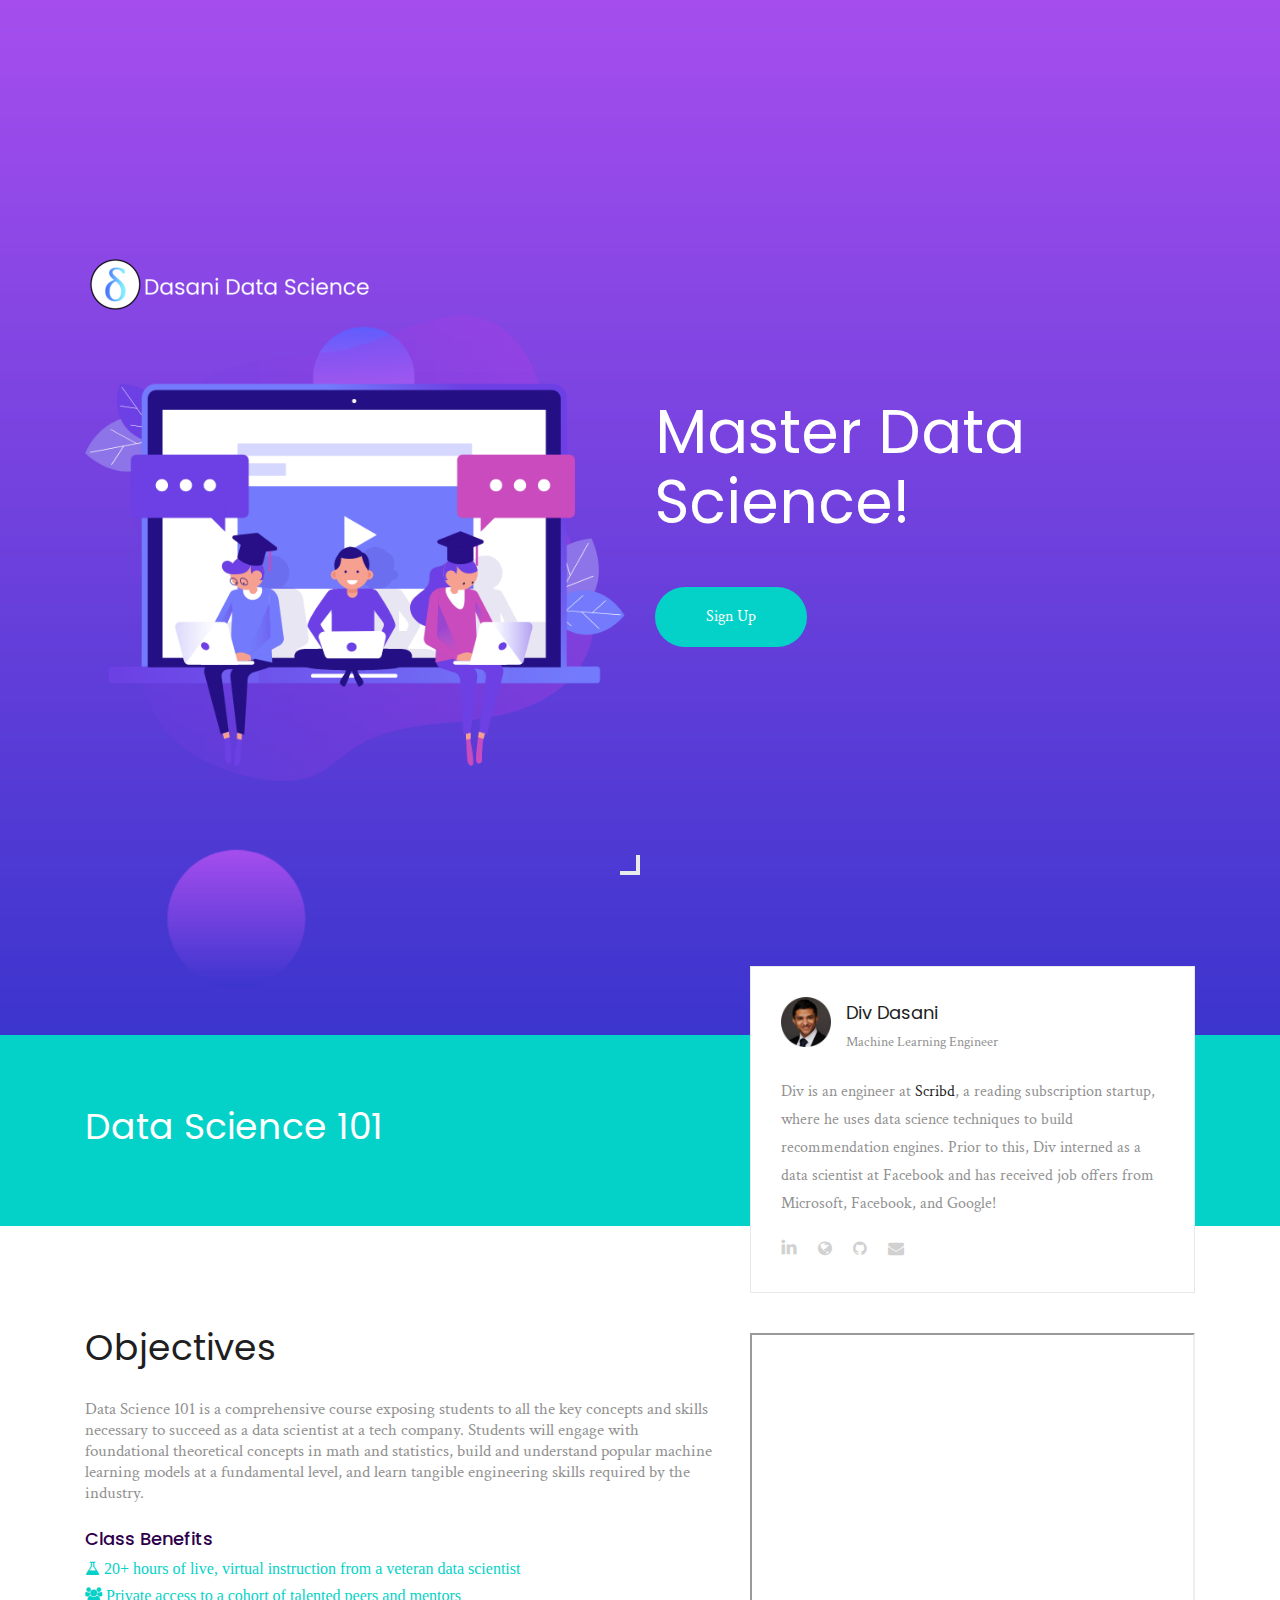
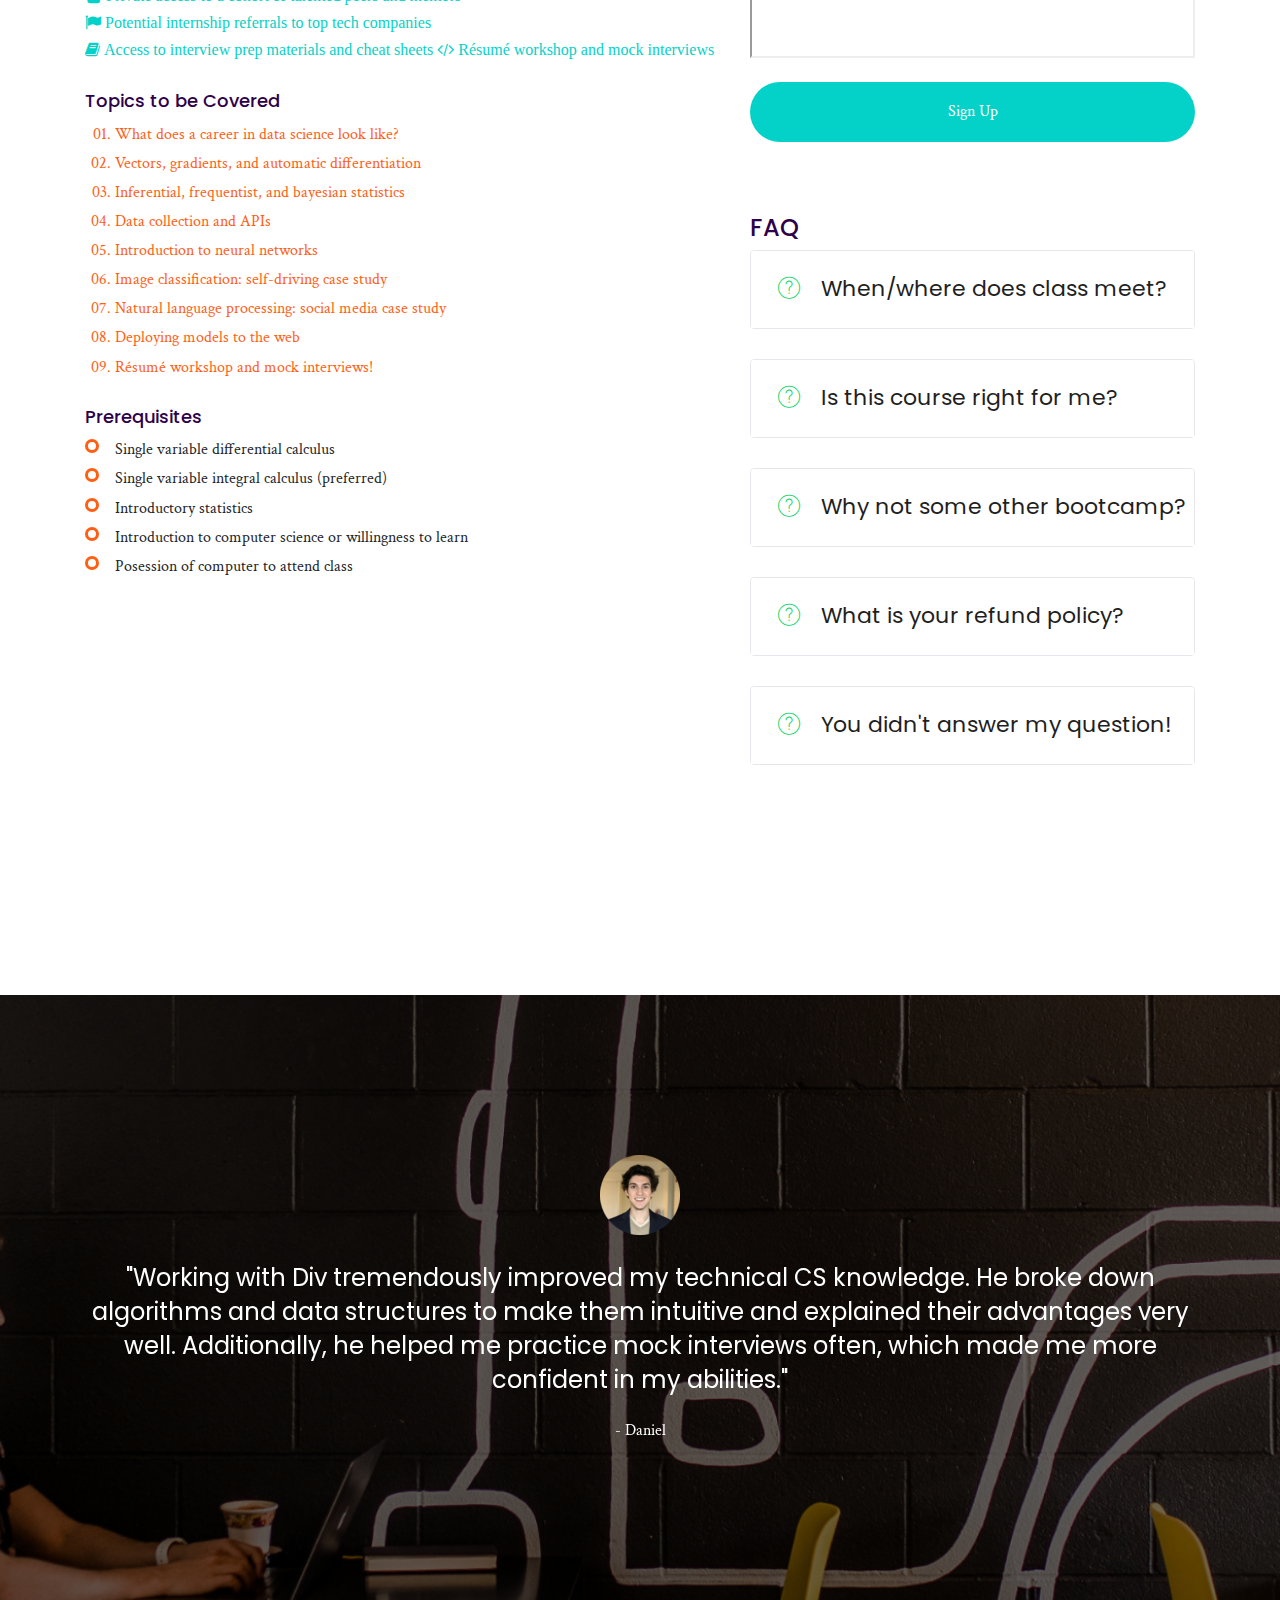
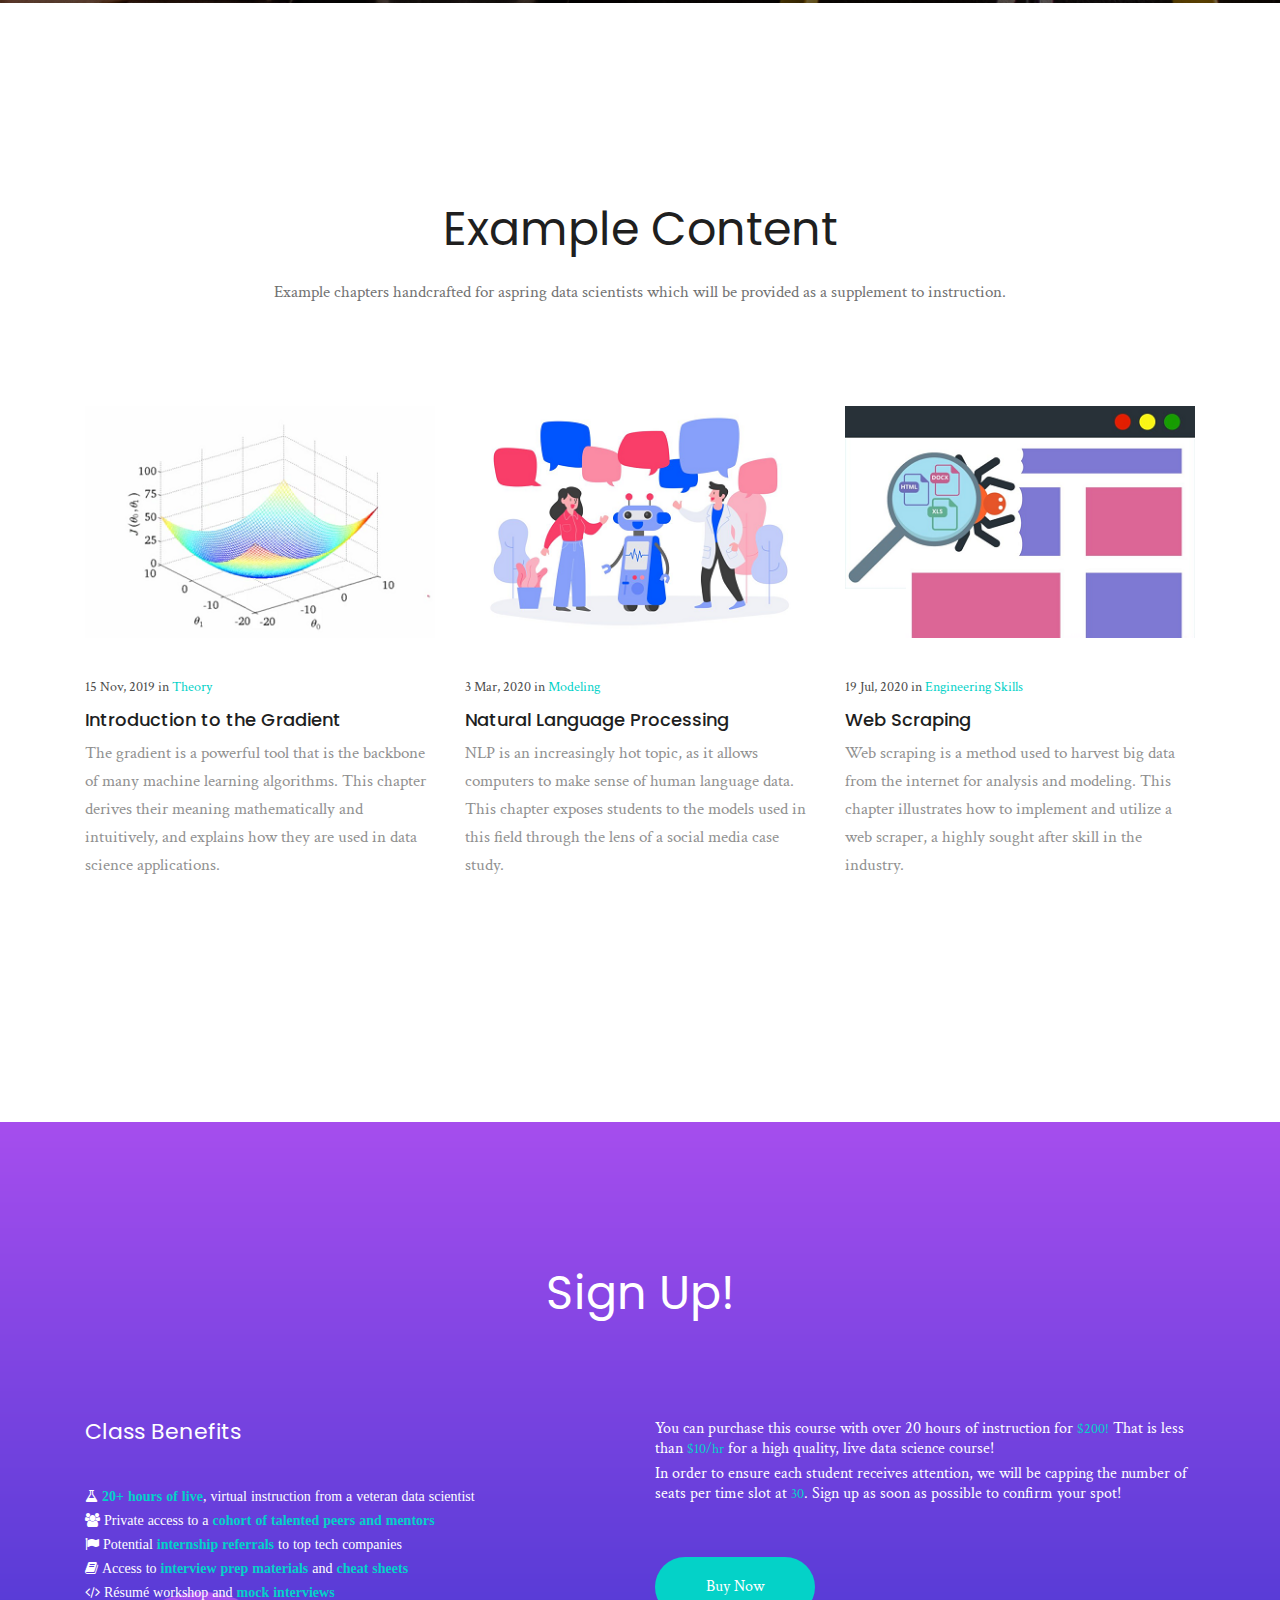
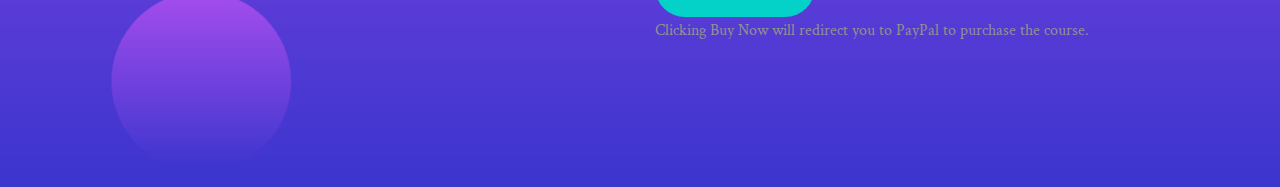
==== index.html @ f734392a "updated arrow" ====
<!doctype html>
<html class="no-js" lang="zxx">

<head>
    <meta charset="utf-8">
    <meta http-equiv="x-ua-compatible" content="ie=edge">
    <title>Dasani Data Science</title>
    <link rel="shortcut icon" type="image/png" href="img/head_logo.png"/>
    <meta name="description" content="">
    <meta name="viewport" content="width=device-width, initial-scale=1">

    <!-- <link rel="manifest" href="site.webmanifest"> -->
    <link rel="shortcut icon" type="image/x-icon" href="img/favicon.png">
    <!-- Place favicon.ico in the root directory -->

    <!-- CSS here -->
    <link rel="stylesheet" href="css/bootstrap.min.css">
    <link rel="stylesheet" href="css/owl.carousel.min.css">
    <link rel="stylesheet" href="css/magnific-popup.css">
    <link rel="stylesheet" href="css/font-awesome.min.css">
    <link rel="stylesheet" href="css/themify-icons.css">
    <link rel="stylesheet" href="css/nice-select.css">
    <link rel="stylesheet" href="css/flaticon.css">
    <link rel="stylesheet" href="css/gijgo.css">
    <link rel="stylesheet" href="css/animate.css">
    <link rel="stylesheet" href="css/slicknav.css">
    <link rel="stylesheet" href="css/style.css">

    <!-- <link rel="stylesheet" href="css/responsive.css"> -->
</head>

<body>
<!--
    <div class="mfp-bg mfp-ready"></div>
    <div class="mfp-wrap mfp-close-btn-in mfp-auto-cursor mfp-ready" tabindex="-1" style="overflow: hidden auto;">
        <div class="mfp-container mfp-s-ready mfp-iframe-holder">
            <div class="mfp-content"><div class="mfp-iframe-scaler">
                <button title="Close (Esc)" type="button" class="mfp-close">×</button>
                <iframe class="mfp-iframe" src="//www.youtube.com/embed/AjgD3CvWzS0?autoplay=1" frameborder="0" allowfullscreen=""></iframe></div>
            </div>
            <div class="mfp-preloader">Loading...</div>
        </div>
    </div>
-->
    <!-- slider_area_start -->
    <div class="slider_area ">
        <div class="single_slider d-flex align-items-center justify-content-center slider_bg_1">
            <div class="container">
                <div class="row align-items-center justify-content-center">
                    <div class="col-xl-6 col-md-6">
                        <div class="footer_logo">
                            <a href="#">
                                <img src="img/logo.png" alt="">
                            </a>
                        </div>
                        <div class="illastrator_png">
                            <img src="img/banner/edu_ilastration.png" alt="/">
                        </div>
                    </div>
                    <div class="col-xl-6 col-md-6">
                        <div class="slider_info">
                            <h3>Master Data Science!</h3>
                            <a href="#buy_now" class="boxed_btn">Sign Up</a>
                        </div>
                    </div>
                </div>
            </div>
            
            <div class="arrow_part">
              <span></span>
            </div>
        </div>
    </div>
    <!-- slider_area_end -->
    <!-- about_area_start 
    <div class="about_area">
        <div class="container">
            <div class="row">
                <div class="col-xl-5 col-lg-6">
                    <div class="single_about_info">
                        <h3>Learn the Hottest Skill in Tech!</h3>
                        <p>Data science is an interdisciplinary field that pairs statistics and mathematics with computer science to produce actionable insights from online data. Data scientists are highly demanded in tech, and command some of the highest salaries in the industry. Our course teaches you all the skills necessary to succeed as a data scientist, and <b>assumes no prior experience</b>.</p>
                        <a href="#" class="boxed_btn">Sign Up</a>
                    </div>
                </div>
                <div class="col-xl-6 offset-xl-1 col-lg-6">
                    <div class="about_tutorials">
                        <div class="courses">
                            <div class="inner_courses">
                                <div class="text_info">
                                    <span>10+</span>
                                    <p> Chapters</p>
                                </div>
                            </div>
                        </div>
                        <div class="courses-blue">
                            <div class="inner_courses">
                                <div class="text_info">
                                    <span>20+</span>
                                    <p> Hours of <br>classroom content</p>
                                </div>

                            </div>
                        </div>
                        <div class="courses-sky">
                            <a href="https://www.linkedin.com/salary/data-scientist-salaries-in-san-francisco-bay-area">
                            <div class="inner_courses">
                                <div class="text_info">
                                    <span>$135,000</span>
                                    <p>Average Data Scientist<br> Base Salary</p>
                                </div>
                            </div>
                            </a>
                        </div>
                    </div>
                </div>
            </div>
        </div>
    </div>
    <!-- about_area_end -->
    
    <!-- course_details start -->
    <div class="subscribe_newsletter">
        <div class="container">
            <div class="row">
                <div class="col-xl-12">
                    <div class="newsletter_text">
                        <h3>Data Science 101</h3>
                    </div>
                </div>
            </div>
        </div>
    </div>
    <div class="courses_details_info">
        <div class="container">
            <div class="row">
                <div class="col-xl-7 col-lg-7">
                    <div class="single_courses">
                        <h3>Objectives</h3>
                        <p>Data Science 101 is a comprehensive course exposing students to all the key concepts and skills necessary to succeed as a data scientist at a tech company. Students will engage with foundational theoretical concepts in math and statistics, build and understand popular machine learning models at a fundamental level, and learn tangible engineering skills required by the industry.</p>
                        <br>
                        <h4>Class Benefits</h4>
                        <div class="perks">
                            <i class="fa fa-flask"> 20+ hours of live, virtual instruction from a veteran data scientist</i>
                            <i class="fa fa-users"> Private access to a cohort of talented peers and mentors</i>
                            <i class="fa fa-flag"> Potential internship referrals to top tech companies</i>
                            <i class="fa fa-book"> Access to interview prep materials and cheat sheets</i>
                            <i class="fa fa-code"> Résumé workshop and mock interviews</i>
                        </div>
                        <br>
                        <h4>Topics to be Covered</h4>
							<ul class="ordered-list">
                                <li>What does a career in data science look like?</li>
								<li>Vectors, gradients, and automatic differentiation</li>
								<li>Inferential, frequentist, and bayesian statistics</li>
                                <li>Data collection and APIs</li>
								<li>Introduction to neural networks</li>
								<li>Image classification: self-driving case study</li>
								<li>Natural language processing: social media case study</li>
                                <li>Deploying models to the web</li>
                                <li>Résumé workshop and mock interviews!</li>
							</ul>
                        <br>
                        <h4>Prerequisites</h4>
							<ul class="unordered-list">
                                <li>Single variable differential calculus</li>
                                <li>Single variable integral calculus (preferred)</li>
                                <li>Introductory statistics</li>
                                <li>Introduction to computer science or willingness to learn</li>
                                <li>Posession of computer to attend class</li>
                            </ul>
                    </div>

                </div>
                <div class="col-xl-5 col-lg-5">
                    <div class="courses_sidebar">
                        <div class="author_info">
                            <div class="auhor_header">
                                <div class="thumb">
                                        <img src="img/latest_blog/author.png" alt="" height="50",width="50">
                                </div>
                                <div class="name">
                                    <h3>Div Dasani</h3>
                                    <p>Machine Learning Engineer</p>
                                </div>
                            </div>
                            <p class="text_info">
                                Div is an engineer at <a href="https://www.scribd.com/">Scribd</a>, a reading subscription startup, where he uses data science techniques to build recommendation engines. Prior to this, Div interned as a data scientist at Facebook and has received job offers from Microsoft, Facebook, and Google!
                            </p>
                            <ul>
                                <li><a href="https://www.linkedin.com/in/divdasani/"> <i class="ti-linkedin"></i> </a></li>
                                <li><a href="https://divdasani.github.io/"> <i class="fa fa-globe"></i> </a></li>
                                <li><a href="https://github.com/divdasani"> <i class="fa fa-github"></i> </a></li>
                                <li><a href="mailto:divdasani@gmail.com"> <i class="fa fa-envelope"></i> </a></li>

                            </ul>
                        </div>
                                                <div class="video_thumb">
                            <div class="video-container">
                                <iframe src="https://www.youtube.com/embed/f8OK1HBEgn0"></iframe>
                            </div>
                        </div>
                        <br>
                        <a href="#buy_now" class="boxed_btn">Sign Up</a><br><br><br><br>
                        <h3 class="second_title">FAQ</h3>
                        <div class="outline_courses_info">
                            <div id="accordion">
                                <div class="card">
                                    <div class="card-header" id="headingTwo">
                                        <h5 class="mb-0">
                                            <button class="btn btn-link collapsed" data-toggle="collapse" data-target="#collapseTwo" aria-expanded="false" aria-controls="collapseTwo">
                                                <i class="flaticon-question"></i> When/where does class meet?
                                            </button>
                                        </h5>
                                    </div>
                                    <div id="collapseTwo" class="collapse" aria-labelledby="headingTwo" data-parent="#accordion">
                                        <div class="card-body">
                                            This class will meet virtually once per week for 10 weeks. There will be two sessions available: Saturdays from 12PM-2PM CST or Sundays 5PM-7PM CST. You will receive a form to select your preferred time slot after registering for the course.
                                        </div>
                                    </div>
                                </div>
                                <div class="card">
                                    <div class="card-header" id="headingThree">
                                        <h5 class="mb-0">
                                            <button class="btn btn-link collapsed" data-toggle="collapse" data-target="#collapseThree" aria-expanded="false" aria-controls="collapseThree">
                                                <i class="flaticon-question"></i> Is this course right for me?
                                            </button>
                                        </h5>
                                    </div>
                                    <div id="collapseThree" class="collapse" aria-labelledby="headingThree" data-parent="#accordion">
                                        <div class="card-body">
                                            If you are new to data science and are interested in getting started, then absolutely! This class is primarily targeted at high school upperclassmen and college underclassmen, but all are welcome to enroll given the prerequisites are satisfied.
                                        </div>
                                    </div>
                                </div>
                                <div class="card">
                                    <div class="card-header" id="headingFour">
                                        <h5 class="mb-0">
                                            <button class="btn btn-link collapsed" data-toggle="collapse" data-target="#collapseFour" aria-expanded="false" aria-controls="collapseFour">
                                                <i class="flaticon-question"></i> Why not some other bootcamp?
                                            </button>
                                        </h5>
                                    </div>
                                    <div id="collapseFour" class="collapse" aria-labelledby="headingFour" data-parent="#accordion">
                                        <div class="card-body">
                                            The live nature of this class will allow students to better engage with the content and their peers. Additionally, the instructor is a trained data scientist whose experience with several prestigious tech firms is unparalleled. Finally, unlike most other courses, this one is designed to be accessible to those who have no prior experience.
                                        </div>
                                    </div>
                                </div>
                                <div class="card">
                                    <div class="card-header" id="headingZero">
                                        <h5 class="mb-0">
                                            <button class="btn btn-link collapsed" data-toggle="collapse" data-target="#collapseZero" aria-expanded="false" aria-controls="collapseZero">
                                                <i class="flaticon-question"></i> What is your refund policy?
                                            </button>
                                        </h5>
                                    </div>
                                    <div id="collapseZero" class="collapse" aria-labelledby="headingZero" data-parent="#accordion">
                                        <div class="card-body">
                                            While we attempt to make this course as accessible as possible, we realize that data science may not interest everyone. For this reason, you are guaranteed a 100% refund if you <strong>email the instructor with this request</strong> before the <strong>start of the second lecture</strong>. After this time, <strong>no refunds will be issued</strong>.
                                        </div>
                                    </div>
                                </div>
                                <div class="card">
                                    <div class="card-header" id="headingLast">
                                        <h5 class="mb-0">
                                            <button class="btn btn-link collapsed" data-toggle="collapse" data-target="#collapseLast" aria-expanded="false" aria-controls="collapseLast">
                                                <i class="flaticon-question"></i> You didn't answer my question!
                                            </button>
                                        </h5>
                                    </div>
                                    <div id="collapseLast" class="collapse" aria-labelledby="headingLast" data-parent="#accordion">
                                        <div class="card-body">
                                            Feel free to email the instructor at divdasani@gmail.com for a prompt response!
                                        </div>
                                    </div>
                                </div>
                            </div>
                        </div>
                    </div>
                </div>
            </div>
        </div>
    </div>
    <!-- course_details end -->
    
    <!-- testimonial_area_start -->
    <div class="testimonial_area testimonial_bg_1 overlay">
        <div class="testmonial_active owl-carousel">
            <div class="single_testmoial">
                <div class="container">
                    <div class="row">
                        <div class="col-xl-12">
                            <div class="testmonial_text text-center">
                                <div class="author_img">
                                    <img src="img/testmonial/hero_1.png" alt="">
                                </div>
                                <p>
                                    "Working with Div tremendously improved my technical CS knowledge. He broke down algorithms and data structures to make them intuitive and explained their advantages very well. Additionally, he helped me practice mock interviews often, which made me more confident in my abilities."
                                </p>
                                <span>- Daniel</span>
                            </div>
                        </div>
                    </div>
                </div>
            </div>
            <div class="single_testmoial">
                <div class="container">
                    <div class="row">
                        <div class="col-xl-12">
                            <div class="testmonial_text text-center">
                                <div class="author_img">
                                    <img src="img/testmonial/author_img.png" alt="">
                                </div>
                                <p>
                                    "Div is a cool dude."
                                </p>
                                <span>- My Mom</span>
                            </div>
                        </div>
                    </div>
                </div>
            </div>
            <div class="single_testmoial">
                <div class="container">
                    <div class="row">
                        <div class="col-xl-12">
                            <div class="testmonial_text text-center">
                                <div class="author_img">
                                    <img src="img/testmonial/author_img.png" alt="">
                                </div>
                                <p>
                                    "Div is the coolest kid on the block."
                                </p>
                                <span>- My Dad</span>
                            </div>
                        </div>
                    </div>
                </div>
            </div>
        </div>
    </div>
    <!-- testimonial_area_end -->

    <!-- our_courses_start -->
<!--
    <div class="our_courses">
        <div class="container">
            <div class="row">
                <div class="col-xl-12">
                    <div class="section_title text-center mb-100">
                        <h3>Our Course Speciality</h3>
                        <p>Your domain control panel is designed for ease-of-use and <br>
                            allows for all aspects of your domains.
                        </p>
                    </div>
                </div>
            </div>
            <div class="row">
                <div class="col-xl-3 col-md-6 col-lg-6">
                    <div class="single_course text-center">
                        <div class="icon">
                            <i class="flaticon-art-and-design"></i>
                        </div>
                        <h3>Premium Quality</h3>
                        <p>
                            Your domain control panel is designed for ease-of-use <br> and <br>
                            allows for all aspects of
                        </p>
                    </div>
                </div>
                <div class="col-xl-3 col-md-6 col-lg-6">
                    <div class="single_course text-center">
                        <div class="icon blue">
                            <i class="flaticon-business-and-finance"></i>
                        </div>
                        <h3>Premium Quality</h3>
                        <p>
                            Your domain control panel is designed for ease-of-use <br> and <br>
                            allows for all aspects of
                        </p>
                    </div>
                </div>
                <div class="col-xl-3 col-md-6 col-lg-6">
                    <div class="single_course text-center">
                        <div class="icon">
                            <i class="flaticon-premium"></i>
                        </div>
                        <h3>Premium Quality</h3>
                        <p>
                            Your domain control panel is designed for ease-of-use <br> and <br>
                            allows for all aspects of
                        </p>
                    </div>
                </div>
                <div class="col-xl-3 col-md-6 col-lg-6">
                    <div class="single_course text-center">
                        <div class="icon gradient">
                            <i class="flaticon-crown"></i>
                        </div>
                        <h3>Premium Quality</h3>
                        <p>
                            Your domain control panel is designed for ease-of-use <br> and <br>
                            allows for all aspects of
                        </p>
                    </div>
                </div>
            </div>
        </div>
    </div>
-->
    <!-- our_courses_end -->

    <!-- subscribe_newsletter_Start -->
<!--
    <div class="subscribe_newsletter">
        <div class="container">
            <div class="row">
                <div class="col-xl-6 col-lg-6">
                    <div class="newsletter_text">
                        <h3>Subscribe Newsletter</h3>
                        <p>Your domain control panel is designed for ease-of-use and allows for all aspects of your</p>
                    </div>
                </div>
                <div class="col-xl-5 offset-xl-1 col-lg-6">
                    <div class="newsletter_form">
                        <h4>Your domain control panel is</h4>
                        <form action="#" class="newsletter_form">
                            <input type="text" placeholder="Enter your mail">
                            <button type="submit">Enroll</button>
                        </form>
                    </div>
                </div>
            </div>
        </div>
    </div>
-->
    <!-- subscribe_newsletter_end -->

    <!-- our_latest_blog_start -->
    <div class="our_latest_blog">
        <div class="container">
            <div class="row">
                <div class="col-xl-12">
                    <div class="section_title text-center mb-100">
                        <h3>Example Content</h3>
                        <p>Example chapters handcrafted for aspring data scientists which will be provided as a supplement to instruction.</p>
                    </div>
                </div>
            </div>
            <div class="row">
                <div class="col-xl-4 col-md-4">
                    <div class="single_latest_blog">
                        <div class="thumb">
                            <a href="chapters/gradients.html" target="_blank"><img src="img/latest_blog/gradient_thumb.png" alt=""></a>
                        </div>
                        <div class="content_blog">
                            <div class="date">
                                <p>15 Nov, 2019 in <a>Theory</a></p>
                            </div>
                            <div class="blog_meta">
                                <h3><a href="chapters/gradients.html" target="_blank">Introduction to the Gradient</a></h3>
                            </div>
                            <p class="blog_text">
                                The gradient is a powerful tool that is the backbone of many machine learning algorithms. This chapter derives their meaning mathematically and intuitively, and explains how they are used in data science applications.
                            </p>
                        </div>
                    </div>
                </div>
                <div class="col-xl-4 col-md-4">
                    <div class="single_latest_blog">
                        <div class="thumb">
                            <a href="#" target="_blank"><img src="img/latest_blog/nlp_thumb.png" alt=""></a>
                        </div>
                        <div class="content_blog">
                            <div class="date">
                                <p>3 Mar, 2020 in <a>Modeling</a></p>
                            </div>
                            <div class="blog_meta">
                                <h3><a href="#" target="_blank">Natural Language Processing</a></h3>
                            </div>
                            <p class="blog_text">
                                NLP is an increasingly hot topic, as it allows computers to make sense of human language data. This chapter exposes students to the models used in this field through the lens of a social media case study.
                            </p>
                        </div>
                    </div>
                </div>
                <div class="col-xl-4 col-md-4">
                    <div class="single_latest_blog">
                        <div class="thumb">
                            <a href="chapters/web_scraping.html" target="_blank"><img src="img/latest_blog/web_scraping_thumb.png" alt=""></a>
                        </div>
                        <div class="content_blog">
                            <div class="date">
                                <p>19 Jul, 2020 in <a>Engineering Skills</a></p>
                            </div>
                            <div class="blog_meta">
                                <h3><a href="chapters/web_scraping.html" target="_blank">Web Scraping</a></h3>
                            </div>
                            <p class="blog_text">
                                Web scraping is a method used to harvest big data from the internet for analysis and modeling. This chapter illustrates how to implement and utilize a web scraper, a highly sought after skill in the industry.
                            </p>
                        </div>
                    </div>
                </div>
            </div>
        </div>
    </div>
    <!-- our_latest_blog_end -->


    <!-- footer -->
    <footer class="footer footer_bg_1" id="buy_now">
        <div class="footer_top">
        <div class="section_title text-center mb-100">
            <h3>Sign Up!</h3>
        </div>
            <div class="container">
                <div class="row">
                    <div class="col-xl col-md-6 col-lg">
                        <div class="footer_widget">              
                            <h3 class="footer_title">Class Benefits</h3>
                            <div class="perks2">
                                <i class="fa fa-flask"> <b>20+ hours of live</b>, virtual instruction from a veteran data scientist</i><br>
                                <i class="fa fa-users"> Private access to a <b>cohort of talented peers and mentors</b></i>
                                <i class="fa fa-flag"> Potential <b>internship referrals</b> to top tech companies</i>
                                <i class="fa fa-book"> Access to <b>interview prep materials</b> and <b>cheat sheets</b></i>
                                <i class="fa fa-code"> Résumé workshop and <b>mock interviews</b></i>
                            </div>
                        </div>
                    </div>

                    <div class="col-xl col-md-6 col-lg">
                        <div class="perks2">
                            <p>You can purchase this course with over 20 hours of instruction for <b>$200!</b> That is less than <b>$10/hr</b> for a high quality, live data science course!</p>
                            <p>In order to ensure each student receives attention, we will be capping the number of seats per time slot at <b>30</b>. Sign up as soon as possible to confirm your spot!</p>
                        </div>
                        <br><br>
                        <div style="">
                            <form action="https://www.paypal.com/cgi-bin/webscr" method="post" target="_blank">
                            <input type="hidden" name="cmd" value="_s-xclick">
                            <input type="hidden" name="encrypted" value="-----BEGIN [base64]/VoxW+Fp9N2ehmeYeRWJr8UKIHoJzQsOFVZ0u+bsftDkJZiGchore6yKaAiXnaZRHqnxpXrokxSYozDUnCKEtYa+4F7cU0mBCZvqzSTJg/jOU0cpSloUoy0sC5rQ+FZzetkHTELMAkGBSsOAwIaBQAwgdQGCSqGSIb3DQEHATAUBggqhkiG9w0DBwQIBbxsqEbuoKiAgbBDilEY+NvBZSfTs72Q8xdqUjVjbQX7FDRxIqAYMbK/MJQzMlHTh+CCQc0vYwduBokfbNW2bM04qVAMZm0gEfNCupNYm0A1Aq0T5rLgwcjiD93+w6BkaZuDrvugoblf34JXk5raeIWhYnMqoqqxcKiG/z4B2LVVCeTAbdV/RC941Tn1QaSownka3HXXikrqFJ171BjRYL/[base64]/Za+GJ/[base64]/9j/iKG4Thia/[base64]/RFlwtEMA0GCSqGSIb3DQEBAQUABIGASCAppO9ZQlT/TuLEKL43S/n9VHM3SHs0c6d9Z9JFLMgsy5/qp/h2eIQNCZWu7xgI9gYKwQr3ahHQ/nx3whNvONRjpFFNAO7+1v8WR9bO6u5oKNb+aJwIVEFSlbuL+f4qJyt70UwvNXhgijtrPD78k1s1HkBRbu2a1MHrznSFmEU=-----END PKCS7-----">
                            <input type="submit" class="boxed_btn" name="submit" onclick="this.form.submit(); this.disabled = true;" value="Buy Now">
                            <img alt="" border="0" src="https://www.paypalobjects.com/en_US/i/scr/pixel.gif" width="1" height="1">
                            </form>
                        </div>
                        <div class="disclaimer">
                        <p>Clicking Buy Now will redirect you to PayPal to purchase the course.</p>
                        </div>
                    </div>
                </div>
            </div>
        </div>
    </footer>
    <!-- footer -->



    <!-- JS here -->
    <script src="js/vendor/modernizr-3.5.0.min.js"></script>
    <script src="js/vendor/jquery-1.12.4.min.js"></script>
    <script src="js/popper.min.js"></script>
    <script src="js/bootstrap.min.js"></script>
    <script src="js/owl.carousel.min.js"></script>
    <script src="js/isotope.pkgd.min.js"></script>
    <script src="js/ajax-form.js"></script>
    <script src="js/waypoints.min.js"></script>
    <script src="js/jquery.counterup.min.js"></script>
    <script src="js/imagesloaded.pkgd.min.js"></script>
    <script src="js/scrollIt.js"></script>
    <script src="js/jquery.scrollUp.min.js"></script>
    <script src="js/wow.min.js"></script>
    <script src="js/nice-select.min.js"></script>
    <script src="js/jquery.slicknav.min.js"></script>
    <script src="js/jquery.magnific-popup.min.js"></script>
    <script src="js/plugins.js"></script>
    <script src="js/gijgo.min.js"></script>

    <!--contact js-->
    <script src="js/contact.js"></script>
    <script src="js/jquery.ajaxchimp.min.js"></script>
    <script src="js/jquery.form.js"></script>
    <script src="js/jquery.validate.min.js"></script>
    <script src="js/mail-script.js"></script>

    <script src="js/main.js"></script>
</body>

</html>
---- css/themify-icons.css ----
@font-face {
	font-family: 'themify';
	src:url('../fonts/themify.eot?-fvbane');
	src:url('../fonts/themify.eot?#iefix-fvbane') format('embedded-opentype'),
		url('../fonts/themify.woff?-fvbane') format('woff'),
		url('../fonts/themify.ttf?-fvbane') format('truetype'),
		url('../fonts/themify.svg?-fvbane#themify') format('svg');
	font-weight: normal;
	font-style: normal;
}

[class^="ti-"], [class*=" ti-"] {
	font-family: 'themify';
	/* speak: none; */
	font-style: normal;
	font-weight: normal;
	font-variant: normal;
	text-transform: none;
	line-height: 1;

	/* Better Font Rendering =========== */
	-webkit-font-smoothing: antialiased;
	-moz-osx-font-smoothing: grayscale;
}

.ti-wand:before {
	content: "\e600";
}
.ti-volume:before {
	content: "\e601";
}
.ti-user:before {
	content: "\e602";
}
.ti-unlock:before {
	content: "\e603";
}
.ti-unlink:before {
	content: "\e604";
}
.ti-trash:before {
	content: "\e605";
}
.ti-thought:before {
	content: "\e606";
}
.ti-target:before {
	content: "\e607";
}
.ti-tag:before {
	content: "\e608";
}
.ti-tablet:before {
	content: "\e609";
}
.ti-star:before {
	content: "\e60a";
}
.ti-spray:before {
	content: "\e60b";
}
.ti-signal:before {
	content: "\e60c";
}
.ti-shopping-cart:before {
	content: "\e60d";
}
.ti-shopping-cart-full:before {
	content: "\e60e";
}
.ti-settings:before {
	content: "\e60f";
}
.ti-search:before {
	content: "\e610";
}
.ti-zoom-in:before {
	content: "\e611";
}
.ti-zoom-out:before {
	content: "\e612";
}
.ti-cut:before {
	content: "\e613";
}
.ti-ruler:before {
	content: "\e614";
}
.ti-ruler-pencil:before {
	content: "\e615";
}
.ti-ruler-alt:before {
	content: "\e616";
}
.ti-bookmark:before {
	content: "\e617";
}
.ti-bookmark-alt:before {
	content: "\e618";
}
.ti-reload:before {
	content: "\e619";
}
.ti-plus:before {
	content: "\e61a";
}
.ti-pin:before {
	content: "\e61b";
}
.ti-pencil:before {
	content: "\e61c";
}
.ti-pencil-alt:before {
	content: "\e61d";
}
.ti-paint-roller:before {
	content: "\e61e";
}
.ti-paint-bucket:before {
	content: "\e61f";
}
.ti-na:before {
	content: "\e620";
}
.ti-mobile:before {
	content: "\e621";
}
.ti-minus:before {
	content: "\e622";
}
.ti-medall:before {
	content: "\e623";
}
.ti-medall-alt:before {
	content: "\e624";
}
.ti-marker:before {
	content: "\e625";
}
.ti-marker-alt:before {
	content: "\e626";
}
.ti-arrow-up:before {
	content: "\e627";
}
.ti-arrow-right:before {
	content: "\e628";
}
.ti-arrow-left:before {
	content: "\e629";
}
.ti-arrow-down:before {
	content: "\e62a";
}
.ti-lock:before {
	content: "\e62b";
}
.ti-location-arrow:before {
	content: "\e62c";
}
.ti-link:before {
	content: "\e62d";
}
.ti-layout:before {
	content: "\e62e";
}
.ti-layers:before {
	content: "\e62f";
}
.ti-layers-alt:before {
	content: "\e630";
}
.ti-key:before {
	content: "\e631";
}
.ti-import:before {
	content: "\e632";
}
.ti-image:before {
	content: "\e633";
}
.ti-heart:before {
	content: "\e634";
}
.ti-heart-broken:before {
	content: "\e635";
}
.ti-hand-stop:before {
	content: "\e636";
}
.ti-hand-open:before {
	content: "\e637";
}
.ti-hand-drag:before {
	content: "\e638";
}
.ti-folder:before {
	content: "\e639";
}
.ti-flag:before {
	content: "\e63a";
}
.ti-flag-alt:before {
	content: "\e63b";
}
.ti-flag-alt-2:before {
	content: "\e63c";
}
.ti-eye:before {
	content: "\e63d";
}
.ti-export:before {
	content: "\e63e";
}
.ti-exchange-vertical:before {
	content: "\e63f";
}
.ti-desktop:before {
	content: "\e640";
}
.ti-cup:before {
	content: "\e641";
}
.ti-crown:before {
	content: "\e642";
}
.ti-comments:before {
	content: "\e643";
}
.ti-comment:before {
	content: "\e644";
}
.ti-comment-alt:before {
	content: "\e645";
}
.ti-close:before {
	content: "\e646";
}
.ti-clip:before {
	content: "\e647";
}
.ti-angle-up:before {
	content: "\e648";
}
.ti-angle-right:before {
	content: "\e649";
}
.ti-angle-left:before {
	content: "\e64a";
}
.ti-angle-down:before {
	content: "\e64b";
}
.ti-check:before {
	content: "\e64c";
}
.ti-check-box:before {
	content: "\e64d";
}
.ti-camera:before {
	content: "\e64e";
}
.ti-announcement:before {
	content: "\e64f";
}
.ti-brush:before {
	content: "\e650";
}
.ti-briefcase:before {
	content: "\e651";
}
.ti-bolt:before {
	content: "\e652";
}
.ti-bolt-alt:before {
	content: "\e653";
}
.ti-blackboard:before {
	content: "\e654";
}
.ti-bag:before {
	content: "\e655";
}
.ti-move:before {
	content: "\e656";
}
.ti-arrows-vertical:before {
	content: "\e657";
}
.ti-arrows-horizontal:before {
	content: "\e658";
}
.ti-fullscreen:before {
	content: "\e659";
}
.ti-arrow-top-right:before {
	content: "\e65a";
}
.ti-arrow-top-left:before {
	content: "\e65b";
}
.ti-arrow-circle-up:before {
	content: "\e65c";
}
.ti-arrow-circle-right:before {
	content: "\e65d";
}
.ti-arrow-circle-left:before {
	content: "\e65e";
}
.ti-arrow-circle-down:before {
	content: "\e65f";
}
.ti-angle-double-up:before {
	content: "\e660";
}
.ti-angle-double-right:before {
	content: "\e661";
}
.ti-angle-double-left:before {
	content: "\e662";
}
.ti-angle-double-down:before {
	content: "\e663";
}
.ti-zip:before {
	content: "\e664";
}
.ti-world:before {
	content: "\e665";
}
.ti-wheelchair:before {
	content: "\e666";
}
.ti-view-list:before {
	content: "\e667";
}
.ti-view-list-alt:before {
	content: "\e668";
}
.ti-view-grid:before {
	content: "\e669";
}
.ti-uppercase:before {
	content: "\e66a";
}
.ti-upload:before {
	content: "\e66b";
}
.ti-underline:before {
	content: "\e66c";
}
.ti-truck:before {
	content: "\e66d";
}
.ti-timer:before {
	content: "\e66e";
}
.ti-ticket:before {
	content: "\e66f";
}
.ti-thumb-up:before {
	content: "\e670";
}
.ti-thumb-down:before {
	content: "\e671";
}
.ti-text:before {
	content: "\e672";
}
.ti-stats-up:before {
	content: "\e673";
}
.ti-stats-down:before {
	content: "\e674";
}
.ti-split-v:before {
	content: "\e675";
}
.ti-split-h:before {
	content: "\e676";
}
.ti-smallcap:before {
	content: "\e677";
}
.ti-shine:before {
	content: "\e678";
}
.ti-shift-right:before {
	content: "\e679";
}
.ti-shift-left:before {
	content: "\e67a";
}
.ti-shield:before {
	content: "\e67b";
}
.ti-notepad:before {
	content: "\e67c";
}
.ti-server:before {
	content: "\e67d";
}
.ti-quote-right:before {
	content: "\e67e";
}
.ti-quote-left:before {
	content: "\e67f";
}
.ti-pulse:before {
	content: "\e680";
}
.ti-printer:before {
	content: "\e681";
}
.ti-power-off:before {
	content: "\e682";
}
.ti-plug:before {
	content: "\e683";
}
.ti-pie-chart:before {
	content: "\e684";
}
.ti-paragraph:before {
	content: "\e685";
}
.ti-panel:before {
	content: "\e686";
}
.ti-package:before {
	content: "\e687";
}
.ti-music:before {
	content: "\e688";
}
.ti-music-alt:before {
	content: "\e689";
}
.ti-mouse:before {
	content: "\e68a";
}
.ti-mouse-alt:before {
	content: "\e68b";
}
.ti-money:before {
	content: "\e68c";
}
.ti-microphone:before {
	content: "\e68d";
}
.ti-menu:before {
	content: "\e68e";
}
.ti-menu-alt:before {
	content: "\e68f";
}
.ti-map:before {
	content: "\e690";
}
.ti-map-alt:before {
	content: "\e691";
}
.ti-loop:before {
	content: "\e692";
}
.ti-location-pin:before {
	content: "\e693";
}
.ti-list:before {
	content: "\e694";
}
.ti-light-bulb:before {
	content: "\e695";
}
.ti-Italic:before {
	content: "\e696";
}
.ti-info:before {
	content: "\e697";
}
.ti-infinite:before {
	content: "\e698";
}
.ti-id-badge:before {
	content: "\e699";
}
.ti-hummer:before {
	content: "\e69a";
}
.ti-home:before {
	content: "\e69b";
}
.ti-help:before {
	content: "\e69c";
}
.ti-headphone:before {
	content: "\e69d";
}
.ti-harddrives:before {
	content: "\e69e";
}
.ti-harddrive:before {
	content: "\e69f";
}
.ti-gift:before {
	content: "\e6a0";
}
.ti-game:before {
	content: "\e6a1";
}
.ti-filter:before {
	content: "\e6a2";
}
.ti-files:before {
	content: "\e6a3";
}
.ti-file:before {
	content: "\e6a4";
}
.ti-eraser:before {
	content: "\e6a5";
}
.ti-envelope:before {
	content: "\e6a6";
}
.ti-download:before {
	content: "\e6a7";
}
.ti-direction:before {
	content: "\e6a8";
}
.ti-direction-alt:before {
	content: "\e6a9";
}
.ti-dashboard:before {
	content: "\e6aa";
}
.ti-control-stop:before {
	content: "\e6ab";
}
.ti-control-shuffle:before {
	content: "\e6ac";
}
.ti-control-play:before {
	content: "\e6ad";
}
.ti-control-pause:before {
	content: "\e6ae";
}
.ti-control-forward:before {
	content: "\e6af";
}
.ti-control-backward:before {
	content: "\e6b0";
}
.ti-cloud:before {
	content: "\e6b1";
}
.ti-cloud-up:before {
	content: "\e6b2";
}
.ti-cloud-down:before {
	content: "\e6b3";
}
.ti-clipboard:before {
	content: "\e6b4";
}
.ti-car:before {
	content: "\e6b5";
}
.ti-calendar:before {
	content: "\e6b6";
}
.ti-book:before {
	content: "\e6b7";
}
.ti-bell:before {
	content: "\e6b8";
}
.ti-basketball:before {
	content: "\e6b9";
}
.ti-bar-chart:before {
	content: "\e6ba";
}
.ti-bar-chart-alt:before {
	content: "\e6bb";
}
.ti-back-right:before {
	content: "\e6bc";
}
.ti-back-left:before {
	content: "\e6bd";
}
.ti-arrows-corner:before {
	content: "\e6be";
}
.ti-archive:before {
	content: "\e6bf";
}
.ti-anchor:before {
	content: "\e6c0";
}
.ti-align-right:before {
	content: "\e6c1";
}
.ti-align-left:before {
	content: "\e6c2";
}
.ti-align-justify:before {
	content: "\e6c3";
}
.ti-align-center:before {
	content: "\e6c4";
}
.ti-alert:before {
	content: "\e6c5";
}
.ti-alarm-clock:before {
	content: "\e6c6";
}
.ti-agenda:before {
	content: "\e6c7";
}
.ti-write:before {
	content: "\e6c8";
}
.ti-window:before {
	content: "\e6c9";
}
.ti-widgetized:before {
	content: "\e6ca";
}
.ti-widget:before {
	content: "\e6cb";
}
.ti-widget-alt:before {
	content: "\e6cc";
}
.ti-wallet:before {
	content: "\e6cd";
}
.ti-video-clapper:before {
	content: "\e6ce";
}
.ti-video-camera:before {
	content: "\e6cf";
}
.ti-vector:before {
	content: "\e6d0";
}
.ti-themify-logo:before {
	content: "\e6d1";
}
.ti-themify-favicon:before {
	content: "\e6d2";
}
.ti-themify-favicon-alt:before {
	content: "\e6d3";
}
.ti-support:before {
	content: "\e6d4";
}
.ti-stamp:before {
	content: "\e6d5";
}
.ti-split-v-alt:before {
	content: "\e6d6";
}
.ti-slice:before {
	content: "\e6d7";
}
.ti-shortcode:before {
	content: "\e6d8";
}
.ti-shift-right-alt:before {
	content: "\e6d9";
}
.ti-shift-left-alt:before {
	content: "\e6da";
}
.ti-ruler-alt-2:before {
	content: "\e6db";
}
.ti-receipt:before {
	content: "\e6dc";
}
.ti-pin2:before {
	content: "\e6dd";
}
.ti-pin-alt:before {
	content: "\e6de";
}
.ti-pencil-alt2:before {
	content: "\e6df";
}
.ti-palette:before {
	content: "\e6e0";
}
.ti-more:before {
	content: "\e6e1";
}
.ti-more-alt:before {
	content: "\e6e2";
}
.ti-microphone-alt:before {
	content: "\e6e3";
}
.ti-magnet:before {
	content: "\e6e4";
}
.ti-line-double:before {
	content: "\e6e5";
}
.ti-line-dotted:before {
	content: "\e6e6";
}
.ti-line-dashed:before {
	content: "\e6e7";
}
.ti-layout-width-full:before {
	content: "\e6e8";
}
.ti-layout-width-default:before {
	content: "\e6e9";
}
.ti-layout-width-default-alt:before {
	content: "\e6ea";
}
.ti-layout-tab:before {
	content: "\e6eb";
}
.ti-layout-tab-window:before {
	content: "\e6ec";
}
.ti-layout-tab-v:before {
	content: "\e6ed";
}
.ti-layout-tab-min:before {
	content: "\e6ee";
}
.ti-layout-slider:before {
	content: "\e6ef";
}
.ti-layout-slider-alt:before {
	content: "\e6f0";
}
.ti-layout-sidebar-right:before {
	content: "\e6f1";
}
.ti-layout-sidebar-none:before {
	content: "\e6f2";
}
.ti-layout-sidebar-left:before {
	content: "\e6f3";
}
.ti-layout-placeholder:before {
	content: "\e6f4";
}
.ti-layout-menu:before {
	content: "\e6f5";
}
.ti-layout-menu-v:before {
	content: "\e6f6";
}
.ti-layout-menu-separated:before {
	content: "\e6f7";
}
.ti-layout-menu-full:before {
	content: "\e6f8";
}
.ti-layout-media-right-alt:before {
	content: "\e6f9";
}
.ti-layout-media-right:before {
	content: "\e6fa";
}
.ti-layout-media-overlay:before {
	content: "\e6fb";
}
.ti-layout-media-overlay-alt:before {
	content: "\e6fc";
}
.ti-layout-media-overlay-alt-2:before {
	content: "\e6fd";
}
.ti-layout-media-left-alt:before {
	content: "\e6fe";
}
.ti-layout-media-left:before {
	content: "\e6ff";
}
.ti-layout-media-center-alt:before {
	content: "\e700";
}
.ti-layout-media-center:before {
	content: "\e701";
}
.ti-layout-list-thumb:before {
	content: "\e702";
}
.ti-layout-list-thumb-alt:before {
	content: "\e703";
}
.ti-layout-list-post:before {
	content: "\e704";
}
.ti-layout-list-large-image:before {
	content: "\e705";
}
.ti-layout-line-solid:before {
	content: "\e706";
}
.ti-layout-grid4:before {
	content: "\e707";
}
.ti-layout-grid3:before {
	content: "\e708";
}
.ti-layout-grid2:before {
	content: "\e709";
}
.ti-layout-grid2-thumb:before {
	content: "\e70a";
}
.ti-layout-cta-right:before {
	content: "\e70b";
}
.ti-layout-cta-left:before {
	content: "\e70c";
}
.ti-layout-cta-center:before {
	content: "\e70d";
}
.ti-layout-cta-btn-right:before {
	content: "\e70e";
}
.ti-layout-cta-btn-left:before {
	content: "\e70f";
}
.ti-layout-column4:before {
	content: "\e710";
}
.ti-layout-column3:before {
	content: "\e711";
}
.ti-layout-column2:before {
	content: "\e712";
}
.ti-layout-accordion-separated:before {
	content: "\e713";
}
.ti-layout-accordion-merged:before {
	content: "\e714";
}
.ti-layout-accordion-list:before {
	content: "\e715";
}
.ti-ink-pen:before {
	content: "\e716";
}
.ti-info-alt:before {
	content: "\e717";
}
.ti-help-alt:before {
	content: "\e718";
}
.ti-headphone-alt:before {
	content: "\e719";
}
.ti-hand-point-up:before {
	content: "\e71a";
}
.ti-hand-point-right:before {
	content: "\e71b";
}
.ti-hand-point-left:before {
	content: "\e71c";
}
.ti-hand-point-down:before {
	content: "\e71d";
}
.ti-gallery:before {
	content: "\e71e";
}
.ti-face-smile:before {
	content: "\e71f";
}
.ti-face-sad:before {
	content: "\e720";
}
.ti-credit-card:before {
	content: "\e721";
}
.ti-control-skip-forward:before {
	content: "\e722";
}
.ti-control-skip-backward:before {
	content: "\e723";
}
.ti-control-record:before {
	content: "\e724";
}
.ti-control-eject:before {
	content: "\e725";
}
.ti-comments-smiley:before {
	content: "\e726";
}
.ti-brush-alt:before {
	content: "\e727";
}
.ti-youtube:before {
	content: "\e728";
}
.ti-vimeo:before {
	content: "\e729";
}
.ti-twitter:before {
	content: "\e72a";
}
.ti-time:before {
	content: "\e72b";
}
.ti-tumblr:before {
	content: "\e72c";
}
.ti-skype:before {
	content: "\e72d";
}
.ti-share:before {
	content: "\e72e";
}
.ti-share-alt:before {
	content: "\e72f";
}
.ti-rocket:before {
	content: "\e730";
}
.ti-pinterest:before {
	content: "\e731";
}
.ti-new-window:before {
	content: "\e732";
}
.ti-microsoft:before {
	content: "\e733";
}
.ti-list-ol:before {
	content: "\e734";
}
.ti-linkedin:before {
	content: "\e735";
}
.ti-layout-sidebar-2:before {
	content: "\e736";
}
.ti-layout-grid4-alt:before {
	content: "\e737";
}
.ti-layout-grid3-alt:before {
	content: "\e738";
}
.ti-layout-grid2-alt:before {
	content: "\e739";
}
.ti-layout-column4-alt:before {
	content: "\e73a";
}
.ti-layout-column3-alt:before {
	content: "\e73b";
}
.ti-layout-column2-alt:before {
	content: "\e73c";
}
.ti-instagram:before {
	content: "\e73d";
}
.ti-google:before {
	content: "\e73e";
}
.ti-github:before {
	content: "\e73f";
}
.ti-flickr:before {
	content: "\e740";
}
.ti-facebook:before {
	content: "\e741";
}
.ti-dropbox:before {
	content: "\e742";
}
.ti-dribbble:before {
	content: "\e743";
}
.ti-apple:before {
	content: "\e744";
}
.ti-android:before {
	content: "\e745";
}
.ti-save:before {
	content: "\e746";
}
.ti-save-alt:before {
	content: "\e747";
}
.ti-yahoo:before {
	content: "\e748";
}
.ti-wordpress:before {
	content: "\e749";
}
.ti-vimeo-alt:before {
	content: "\e74a";
}
.ti-twitter-alt:before {
	content: "\e74b";
}
.ti-tumblr-alt:before {
	content: "\e74c";
}
.ti-trello:before {
	content: "\e74d";
}
.ti-stack-overflow:before {
	content: "\e74e";
}
.ti-soundcloud:before {
	content: "\e74f";
}
.ti-sharethis:before {
	content: "\e750";
}
.ti-sharethis-alt:before {
	content: "\e751";
}
.ti-reddit:before {
	content: "\e752";
}
.ti-pinterest-alt:before {
	content: "\e753";
}
.ti-microsoft-alt:before {
	content: "\e754";
}
.ti-linux:before {
	content: "\e755";
}
.ti-jsfiddle:before {
	content: "\e756";
}
.ti-joomla:before {
	content: "\e757";
}
.ti-html5:before {
	content: "\e758";
}
.ti-flickr-alt:before {
	content: "\e759";
}
.ti-email:before {
	content: "\e75a";
}
.ti-drupal:before {
	content: "\e75b";
}
.ti-dropbox-alt:before {
	content: "\e75c";
}
.ti-css3:before {
	content: "\e75d";
}
.ti-rss:before {
	content: "\e75e";
}
.ti-rss-alt:before {
	content: "\e75f";
}
---- css/nice-select.css ----
.nice-select {
  -webkit-tap-highlight-color: transparent;
  background-color: #fff;
  border-radius: 5px;
  border: solid 1px #e8e8e8;
  box-sizing: border-box;
  clear: both;
  cursor: pointer;
  display: block;
  float: left;
  font-family: inherit;
  font-size: 14px;
  font-weight: normal;
  height: 42px;
  line-height: 40px;
  outline: none;
  padding-left: 18px;
  padding-right: 30px;
  position: relative;
  text-align: left !important;
  -webkit-transition: all 0.2s ease-in-out;
  transition: all 0.2s ease-in-out;
  -webkit-user-select: none;
     -moz-user-select: none;
      -ms-user-select: none;
          user-select: none;
  white-space: nowrap;
  width: auto; }
  .nice-select:hover {
    border-color: #dbdbdb; }
  .nice-select:active, .nice-select.open, .nice-select:focus {
    border-color: #999; }


  .nice-select.disabled {
    border-color: #ededed;
    color: #999;
    pointer-events: none; }
    .nice-select.disabled:after {
      border-color: #cccccc; }
  .nice-select.wide {
    width: 100%; }
    .nice-select.wide .list {
      left: 0 !important;
      right: 0 !important; }
  .nice-select.right {
    float: right; }
    .nice-select.right .list {
      left: auto;
      right: 0; }
  .nice-select.small {
    font-size: 12px;
    height: 36px;
    line-height: 34px; }
    .nice-select.small:after {
      height: 4px;
      width: 4px; }
    .nice-select.small .option {
      line-height: 34px;
      min-height: 34px; }
  .nice-select .list {
    background-color: #fff;
    border-radius: 5px;
    box-shadow: 0 0 0 1px rgba(68, 68, 68, 0.11);
    box-sizing: border-box;
    margin-top: 4px;
    opacity: 0;
    overflow: hidden;
    padding: 0;
    pointer-events: none;
    position: absolute;
    top: 100%;
    left: 0;
    -webkit-transform-origin: 50% 0;
        -ms-transform-origin: 50% 0;
            transform-origin: 50% 0;
    -webkit-transform: scale(0.75) translateY(-21px);
        -ms-transform: scale(0.75) translateY(-21px);
            transform: scale(0.75) translateY(-21px);
    -webkit-transition: all 0.2s cubic-bezier(0.5, 0, 0, 1.25), opacity 0.15s ease-out;
    transition: all 0.2s cubic-bezier(0.5, 0, 0, 1.25), opacity 0.15s ease-out;
    z-index: 9; }
    .nice-select .list:hover .option:not(:hover) {
      background-color: transparent !important; }
  .nice-select .option {
    cursor: pointer;
    font-weight: 400;
    line-height: 40px;
    list-style: none;
    min-height: 40px;
    outline: none;
    padding-left: 18px;
    padding-right: 29px;
    text-align: left;
    -webkit-transition: all 0.2s;
    transition: all 0.2s; }
    .nice-select .option:hover, .nice-select .option.focus, .nice-select .option.selected.focus {
      background-color: #f6f6f6; }
    .nice-select .option.selected {
      font-weight: bold; }
    .nice-select .option.disabled {
      background-color: transparent;
      color: #999;
      cursor: default; }

.no-csspointerevents .nice-select .list {
  display: none; }

.no-csspointerevents .nice-select.open .list {
  display: block; }





  /* ,,,,,,,,,,,,,,,, */


  .nice-select:after {
    content: "\e64b";
    display: block;
    height: 5px;
    margin-top: -5px;
    pointer-events: none;
    position: absolute;
    right: 30px;
    top: 8px;
    transition: all 0.15s ease-in-out;
    width: 5px;
    font-family: 'themify';
    color: #ddd; }

    .nice-select.open:after {
 }
    .nice-select.open .list {
      opacity: 1;
      pointer-events: auto;
      -webkit-transform: scale(1) translateY(0);
          -ms-transform: scale(1) translateY(0);
              transform: scale(1) translateY(0); }
---- css/flaticon.css ----
/*
  	Flaticon icon font: Flaticon
  	Creation date: 08/09/2019 09:07
  	*/

@font-face {
  font-family: "Flaticon";
  src: url("../fonts/Flaticon.eot");
  src: url("../fonts/Flaticon.eot?#iefix") format("embedded-opentype"),
       url("../fonts/Flaticon.woff2") format("woff2"),
       url("../fonts/Flaticon.woff") format("woff"),
       url("../fonts/Flaticon.ttf") format("truetype"),
       url("../fonts/Flaticon.svg#Flaticon") format("svg");
  font-weight: normal;
  font-style: normal;
}

@media screen and (-webkit-min-device-pixel-ratio:0) {
  @font-face {
    font-family: "Flaticon";
    src: url("../fonts/Flaticon.svg#Flaticon") format("svg");
  }
}

[class^="flaticon-"]:before, [class*=" flaticon-"]:before,
[class^="flaticon-"]:after, [class*=" flaticon-"]:after {   
  font-family: Flaticon;
font-style: normal;
}

.flaticon-user:before { content: "\f100"; }
.flaticon-question:before { content: "\f101"; }
.flaticon-clock:before { content: "\f102"; }
.flaticon-mark-as-favorite-star:before { content: "\f103"; }
.flaticon-premium:before { content: "\f104"; }
.flaticon-crown:before { content: "\f105"; }
.flaticon-business-and-finance:before { content: "\f106"; }
.flaticon-art-and-design:before { content: "\f107"; }
---- css/gijgo.css ----
.gj-button {
    background-color: #f5f5f5;
    border: 1px solid #ddd;
    color: #000;
    border-radius: 3px;
    padding: 6px 10px;
    cursor: pointer;
}

.gj-unselectable {
    -webkit-touch-callout: none;
    -webkit-user-select: none;
    -khtml-user-select: none;
    -moz-user-select: none;
    -ms-user-select: none;
    user-select: none;
}

.gj-row {
    display: -webkit-box;
    display: -ms-flexbox;
    display: flex;
    -ms-flex-wrap: wrap;
    flex-wrap: wrap;
}

.gj-margin-left-5 {
    margin-left: 5px;
}

.gj-margin-left-10 {
    margin-left: 10px;
}

.gj-width-full {
    width: 100%;
}

.gj-cursor-pointer {
    cursor: pointer;
}

.gj-text-align-center {
    text-align: center;
}

.gj-font-size-16 {
    font-size: 16px;
}

.gj-hidden {
    display: none;
}

/** Material Design */
.gj-button-md {
    background: 0 0;
    border: none;
    border-radius: 2px;
    color: rgba(0, 0, 0, 0.87);
    position: relative;
    height: 36px;
    margin: 0;
    min-width: 64px;
    padding: 0 16px;
    display: inline-block;
    font-family: "Roboto","Helvetica","Arial",sans-serif;
    font-size: 1rem;
    font-weight: 500;
    text-transform: uppercase;
    letter-spacing: 0;
    overflow: hidden;
    will-change: box-shadow;
    transition: box-shadow .2s cubic-bezier(.4,0,1,1),background-color .2s cubic-bezier(.4,0,.2,1),color .2s cubic-bezier(.4,0,.2,1);
    outline: none;
    cursor: pointer;
    text-decoration: none;
    text-align: center;
    line-height: 36px;
    vertical-align: middle;
    overflow: hidden;
    -webkit-user-select: none;
    -moz-user-select: none;
    -ms-user-select: none;
    user-select: none;
}

.gj-button-md:hover {
    background-color: rgba(158,158,158,.2);
}

.gj-button-md:disabled {
    color: rgba(0,0,0,.26);
    background: 0 0;
}

.gj-button-md .material-icons,
.gj-button-md .gj-icon {
    vertical-align: middle;
    /*font-size: 1.3rem;
    margin-right: 4px;*/
}

.gj-button-md.gj-button-md-icon {
    width: 24px;
    height: 31px;
    min-width: 24px;
    padding: 0px;
    display: table;
}

.gj-button-md.gj-button-md-icon .material-icons,
.gj-button-md.gj-button-md-icon .gj-icon {
    display: table-cell;
    margin-right: 0px;
    width: 24px;
    height: 24px;
}

.gj-button-md.active {
    background-color: rgba(158,158,158,.4);
}

.gj-button-md-group {
    position: relative;
    display: inline-block;
    vertical-align: middle;
}

.gj-textbox-md {
    border: none;
    border-bottom: 1px solid rgba(0,0,0,.42);
    display: block;
    font-family: "Helvetica","Arial",sans-serif;
    font-size: 16px;
    line-height: 16px;
    padding: 4px 0px;
    margin: 0;
    width: 100%;
    background: 0 0;
    text-align: left;
    color: rgba(0,0,0,.87);
}

.gj-textbox-md:focus,
.gj-textbox-md:active {
    border-bottom: 2px solid rgba(0,0,0,.42);
    outline: none;
}

.gj-textbox-md::placeholder {
    color: #8e8e8e;
}

.gj-textbox-md:-ms-input-placeholder {
    color: #8e8e8e;
}

.gj-textbox-md::-ms-input-placeholder {
    color: #8e8e8e;
}

.gj-md-spacer-24 {
    min-width: 24px;
    width: 24px;
    display: inline-block;
}

.gj-md-spacer-32 {
    min-width: 32px;
    width: 32px;
    display: inline-block;
}

.gj-modal {
    position: fixed;
    top: 0;
    right: 0;
    bottom: 0;
    left: 0;
    z-index: 1203;
    display: none;
    overflow: hidden;
    -webkit-overflow-scrolling: touch;
    outline: 0;
    background-color: rgba(0, 0, 0, 0.54118);
    transition: 200ms ease opacity;
    will-change: opacity;
}

/* List */
ul.gj-list li [data-role="wrapper"] {
    display: table;
    width: 100%;
}

ul.gj-list li [data-role="checkbox"] {
    display: table-cell;
    vertical-align:middle;
    text-align:center;
}

ul.gj-list li [data-role="image"] {
    display: table-cell;
    vertical-align:middle;
    text-align:center;
}

ul.gj-list li [data-role="display"] {
    display: table-cell;
    vertical-align:middle;
    cursor: pointer;
}

ul.gj-list li [data-role="display"]:empty:before {
  content: "\200b"; /* unicode zero width space character */
}

/* List - Bootstrap */
ul.gj-list-bootstrap {
    padding-left: 0px;
    margin-bottom: 0px;
}

ul.gj-list-bootstrap li {
    padding: 0px;
}

ul.gj-list-bootstrap li [data-role="wrapper"] {
    padding: 0px 10px;
}

ul.gj-list-bootstrap li [data-role="checkbox"] {
    width: 24px;
    padding: 3px;
}

ul.gj-list-bootstrap li [data-role="image"] {
    width: 24px;
    height: 24px;
}

ul.gj-list-bootstrap li [data-role="display"] {
    padding: 8px 0px 8px 4px;
}

.list-group-item.active ul li, .list-group-item.active:focus ul li, .list-group-item.active:hover ul li {
    text-shadow: none;
    color:initial;
}

/* List - Material Design */
ul.gj-list-md {
    padding: 0px;
    list-style: none;
    list-style-type: none;
    line-height: 24px;
    letter-spacing: 0;
    color: #616161; /* Gray 700 */
}

ul.gj-list-md li {
    display: list-item;
    list-style-type: none;
    padding: 0px;
    min-height: unset;
    box-sizing: border-box;
    align-items: center;
    cursor: default;
    overflow: hidden;

    font-family: "Roboto","Helvetica","Arial",sans-serif;
    font-size: 16px;
    font-weight: 400;
    letter-spacing: .04em;
    line-height: 1;
    
    -webkit-flex-direction: row;
    -ms-flex-direction: row;
    flex-direction: row;
    -webkit-flex-wrap: nowrap;
    -ms-flex-wrap: nowrap;
    flex-wrap: nowrap;
}

ul.gj-list-md li [data-role="checkbox"] {
    height: 24px;
    width: 24px;
}

ul.gj-list-md li [data-role="image"] {
    height: 24px;
    width: 24px;
}

ul.gj-list-md li [data-role="display"] {
    padding: 8px 0px 8px 5px;
    order: 0;
    flex-grow: 2;
    text-decoration: none;
    box-sizing: border-box;
    align-items: center;
    text-align: left;
    color: rgba(0,0,0,.87);
}

ul.gj-list-md li.disabled>[data-role="wrapper"]>[data-role="display"] {
    color: #9E9E9E; /* Gray 500 */
}

.gj-list-md-active {
    background: #e0e0e0;
    color: #3f51b5;
}


/* Picker */
.gj-picker {
    position: absolute;
    z-index: 1203;
    background-color: #fff;
}

.gj-picker .selected {
    color: #fff;
}

/* Material Design */
.gj-picker-md {
    font-family: "Roboto","Helvetica","Arial",sans-serif;
    font-size: 16px;
    font-weight: 400;
    letter-spacing: .04em;
    line-height: 1;
    color: rgba(0,0,0,.87);
    border: 1px solid #E0E0E0;
}

.gj-modal .gj-picker-md {
    border: 0px;
}

.gj-picker-md [role="header"] {
    color: rgba(255, 255, 255, 0.54);
    display: flex;
    background: #4A3600;
    align-items: baseline;
    user-select: none;
    justify-content: center;
}

.gj-picker-md [role="footer"] {
    float: right;
    padding: 10px;
}

.gj-picker-md [role="footer"] button.gj-button-md {
    color: #4A3600;
    font-weight: bold;
    font-size: 13px;
}

/* Bootstrap */
.gj-picker-bootstrap {
    border-radius: 4px;
    border: 1px solid #E0E0E0;
}

.gj-picker-bootstrap .selected {
    color: #888;
}

.gj-picker-bootstrap [role="header"] {
    background: #eee;
    color: #AAA;
}
@font-face {
    font-family: 'gijgo-material';
    src: url('../fonts/gijgo-material.eot?235541');
    src: url('../fonts/gijgo-material.eot?235541#iefix') format('embedded-opentype'), url('../fonts/gijgo-material.ttf?235541') format('truetype'), url('../fonts/gijgo-material.woff?235541') format('woff'), url('../fonts/gijgo-material.svg?235541#gijgo-material') format('svg');
    font-weight: normal;
    font-style: normal;
}

.gj-icon {
    /* use !important to prevent issues with browser extensions that change fonts */
    font-family: 'gijgo-material' !important;
    font-size: 24px;
    speak: none;
    font-style: normal;
    font-weight: normal;
    font-variant: normal;
    text-transform: none;
    line-height: 1;
    /* Enable Ligatures ================ */
    letter-spacing: 0;
    -webkit-font-feature-settings: "liga";
    -moz-font-feature-settings: "liga=1";
    -moz-font-feature-settings: "liga";
    -ms-font-feature-settings: "liga" 1;
    font-feature-settings: "liga";
    -webkit-font-variant-ligatures: discretionary-ligatures;
    font-variant-ligatures: discretionary-ligatures;
    /* Better Font Rendering =========== */
    -webkit-font-smoothing: antialiased;
    -moz-osx-font-smoothing: grayscale;
}

.gj-icon.undo:before {
    content: "\e900";
}

.gj-icon.vertical-align-top:before {
    content: "\e901";
}

.gj-icon.vertical-align-center:before {
    content: "\e902";
}

.gj-icon.vertical-align-bottom:before {
    content: "\e903";
}

.gj-icon.arrow-dropup:before {
    content: "\e904";
}

.gj-icon.clock:before {
    content: "\e905";
}

.gj-icon.refresh:before {
    content: "\e906";
}

.gj-icon.last-page:before {
    content: "\e907";
}

.gj-icon.first-page:before {
    content: "\e908";
}

.gj-icon.cancel:before {
    content: "\e909";
}

.gj-icon.clear:before {
    content: "\e90a";
}

.gj-icon.check-circle:before {
    content: "\e90b";
}

.gj-icon.delete:before {
    content: "\e90c";
}

.gj-icon.arrow-upward:before {
    content: "\e90d";
}

.gj-icon.arrow-forward:before {
    content: "\e90e";
}

.gj-icon.arrow-downward:before {
    content: "\e90f";
}

.gj-icon.arrow-back:before {
    content: "\e910";
}

.gj-icon.list-numbered:before {
    content: "\e911";
}

.gj-icon.list-bulleted:before {
    content: "\e912";
}

.gj-icon.indent-increase:before {
    content: "\e913";
}

.gj-icon.indent-decrease:before {
    content: "\e914";
}

.gj-icon.redo:before {
    content: "\e915";
}

.gj-icon.align-right:before {
    content: "\e916";
}

.gj-icon.align-left:before {
    content: "\e917";
}

.gj-icon.align-justify:before {
    content: "\e918";
}

.gj-icon.align-center:before {
    content: "\e919";
}

.gj-icon.strikethrough:before {
    content: "\e91a";
}

.gj-icon.italic:before {
    content: "\e91b";
}

.gj-icon.underlined:before {
    content: "\e91c";
}

.gj-icon.bold:before {
    content: "\e91d";
}

.gj-icon.arrow-dropdown:before {
    content: "\e91e";
}

.gj-icon.done:before {
    content: "\e91f";
}

.gj-icon.pencil:before {
    content: "\e920";
}

.gj-icon.minus:before {
    content: "\e921";
}

.gj-icon.plus:before {
    content: "\e922";
}

.gj-icon.chevron-up:before {
    content: "\e923";
}

.gj-icon.chevron-right:before {
    content: "\e924";
}

.gj-icon.chevron-down:before {
    content: "\e925";
}

.gj-icon.chevron-left:before {
    content: "\e926";
}

.gj-icon.event:before {
    content: "\e927";
}
.gj-draggable {
    cursor: move;
}
.gj-resizable-handle {
    position: absolute;
    font-size: 0.1px;
    display: block;
    -ms-touch-action: none;
    touch-action: none;
    z-index: 1203;
}

.gj-resizable-n {
    cursor: n-resize;
    height: 7px;
    width: 100%;
    top: -5px;
    left: 0;
}
.gj-resizable-e {
    cursor: e-resize;
    width: 7px;
    right: -5px;
    top: 0;
    height: 100%;
}
.gj-resizable-s {
    cursor: s-resize;
    height: 7px;
    width: 100%;
    bottom: -5px;
    left: 0;
}
.gj-resizable-w {
	cursor: w-resize;
	width: 7px;
	left: -5px;
	top: 0;
	height: 100%;
}
.gj-resizable-se {
	cursor: se-resize;
	width: 12px;
	height: 12px;
	right: 1px;
	bottom: 1px;
}
.gj-resizable-sw {
	cursor: sw-resize;
	width: 9px;
	height: 9px;
	left: -5px;
	bottom: -5px;
}
.gj-resizable-nw {
	cursor: nw-resize;
	width: 9px;
	height: 9px;
	left: -5px;
	top: -5px;
}
.gj-resizable-ne {
	cursor: ne-resize;
	width: 9px;
	height: 9px;
	right: -5px;
	top: -5px;
}

.gj-dialog-footer {
    position: absolute;
    bottom: 0px;
    width: 100%;
    margin-top: 0px;
}

.gj-dialog-scrollable [data-role="body"] {
    overflow-x: hidden;
    overflow-y: scroll;
}

/** Bootstrap 3 **/
.gj-dialog-bootstrap {
    overflow: hidden;
    z-index: 1202;
}

.gj-dialog-bootstrap [data-role="title"] {
    display: inline;
}
.gj-dialog-bootstrap [data-role="close"] {
    line-height: 1.42857143;
}

/** Bootstrap 4 **/
.gj-dialog-bootstrap4 {
    overflow: hidden;
    z-index: 1202;
}

.gj-dialog-bootstrap4 [data-role="title"] {
    display: inline;
}
.gj-dialog-bootstrap4 [data-role="close"] {
    line-height: 1.5;
}

/** Material Design **/
.gj-dialog-md {
    background-color: #FFF;
    overflow: hidden;
    border: none;
    box-shadow: 0 11px 15px -7px rgba(0,0,0,.2), 0 24px 38px 3px rgba(0,0,0,.14), 0 9px 46px 8px rgba(0,0,0,.12);
    box-sizing: border-box;
    position: relative;
    display: -webkit-box;
    display: -webkit-flex;
    display: -ms-flexbox;
    display: flex;
    -webkit-box-orient: vertical;
    -webkit-box-direction: normal;
    -webkit-flex-direction: column;
    -ms-flex-direction: column;
    flex-direction: column;
    -webkit-background-clip: padding-box;
    background-clip: padding-box;
    outline: 0;
    z-index: 1202;
}

.gj-dialog-md-header {
    padding: 24px 24px 0px 24px;
    font-family: "Roboto","Helvetica","Arial",sans-serif;
}

.gj-dialog-md-title {
    margin: 0;
    font-weight: 400;
    display: inline;
    line-height: 28px;
    font-size: 20px;
}

.gj-dialog-md-close {
    -webkit-appearance: none;
    padding: 0;
    cursor: pointer;
    background: 0 0;
    border: 0;
    float: right;
    line-height: 28px;
    font-size: 28px;
}

.gj-dialog-md-body {
    padding: 20px 24px 24px 24px;
    color: rgba(0,0,0,.54);
    font-family: "Helvetica","Arial",sans-serif;
    font-size: 14px;
    font-weight: 400;
    line-height: 20px;
}

.gj-dialog-md-footer {
    padding: 8px 8px 8px 24px;
    display: -webkit-flex;
    display: -ms-flexbox;
    display: flex;
    -webkit-flex-direction: row-reverse;
    -ms-flex-direction: row-reverse;
    flex-direction: row-reverse;
    -webkit-flex-wrap: wrap;
    -ms-flex-wrap: wrap;
    flex-wrap: wrap;

    box-sizing: border-box;
}

.gj-dialog-md-footer>*:first-child {
    margin-right: 0;
}

.gj-dialog-md-footer>* {
    margin-right: 8px;
    height: 36px;
}
DIV.gj-grid-wrapper {
    margin: auto;
    position: relative;
    clear:both;
    z-index: 1;
}

TABLE.gj-grid {
    margin: auto;    
    border-collapse: collapse;
    width: 100%;
    table-layout: fixed;
}

TABLE.gj-grid THEAD TH [data-role="selectAll"] {
    margin: auto;
}

TABLE.gj-grid THEAD TH [data-role="title"] {
    display: inline-block;
}

TABLE.gj-grid THEAD TH [data-role="sorticon"] {
    display: inline-block;
}

TABLE.gj-grid THEAD TH {
    overflow: hidden;
    text-overflow: ellipsis;
}

TABLE.gj-grid.autogrow-header-row THEAD TH {
    overflow: auto;
    text-overflow: initial;
    white-space: pre-wrap;
    -ms-word-break: break-word;
    word-break: break-word;
}

TABLE.gj-grid > tbody > tr > td {
    overflow: hidden;
    position: relative;
}

table.gj-grid tbody div[data-role="display"] {
    vertical-align: middle;
    text-indent: 0;
    white-space: pre-wrap;
    -ms-word-break: break-word;
    word-break: break-word;
}

table.gj-grid.fixed-body-rows tbody div[data-role="display"] {
    overflow: hidden;
    text-overflow: ellipsis;
    white-space: nowrap;
    -ms-word-break: initial;
    word-break: initial;
}

table.gj-grid tfoot DIV[data-role="display"] {
    vertical-align: middle;
    text-indent: 0;
    display: flex;
}

TABLE.gj-grid .fa {
    padding: 2px;
}

TABLE.gj-grid > tbody > tr > td > div {
    padding: 2px;
    overflow: hidden;
}

DIV.gj-grid-wrapper DIV.gj-grid-loading-cover
{
    background: #BBBBBB;
    opacity: 0.5;
    position: absolute;
    vertical-align: middle;
}

DIV.gj-grid-wrapper DIV.gj-grid-loading-text
{
    position: absolute;
    font-weight: bold;
}

/* Bootstrap Theme */
table.gj-grid-bootstrap thead th {
    background-color: #f5f5f5;
    vertical-align:middle;
}

table.gj-grid-bootstrap thead th [data-role="sorticon"] {
    margin-left: 5px;
}

table.gj-grid-bootstrap thead th [data-role="sorticon"] i.gj-icon,
table.gj-grid-bootstrap thead th [data-role="sorticon"] i.material-icons {
    position: absolute;
    font-size: 20px;
    top: 15px;
}

table.gj-grid-bootstrap tbody tr td div[data-role="display"] {
    padding: 0px;
}

.gj-grid-bootstrap-4 .gj-checkbox-bootstrap {
    display: inline-block;
    padding-top: 2px;
}

.gj-grid-bootstrap-4 tbody tr.active {
    background-color: rgba(0,0,0,.075);
}

/* Material Design Theme */
.gj-grid-md {
    position: relative;
    border: 1px solid #e0e0e0;
    border-collapse: collapse;
    white-space: nowrap;
    font-size: 13px;
    font-family: "Roboto","Helvetica","Arial",sans-serif;
    background-color: #fff;
}

.gj-grid-md td:first-of-type, .gj-grid-md th:first-of-type {
    padding-left: 24px;
}

.gj-grid-md th {
    position: relative;
    vertical-align: bottom;
    font-weight: 700;
    line-height: 31px;
    letter-spacing: 0;
    height: 56px;
    font-size: 12px;
    color: rgba(0,0,0,.54);
    padding-bottom: 8px;
    box-sizing: border-box;
    padding: 12px 18px;
    text-align: right;
}

.gj-grid-md td {
    position: relative;
    height: 48px;
    border-top: 1px solid #e0e0e0;
    border-bottom: 1px solid #e0e0e0;
    padding: 12px 18px;
    box-sizing: border-box;
    text-align: left;
    color: rgba(0,0,0,.87);
}

.gj-grid-md tbody tr {
    position: relative;
    height: 48px;
    transition-duration: .28s;
    transition-timing-function: cubic-bezier(.4,0,.2,1);
    transition-property: background-color;
}

.gj-grid-md tbody tr:hover {
    background-color: #EEEEEE; /* Gray 200 */
}

.gj-grid-md tbody tr.gj-grid-md-select {
    background-color: #F5F5F5; /* Grey 100 */
}


table.gj-grid-md thead th [data-role="sorticon"] {
    margin-left: 5px;
}

table.gj-grid-md thead th [data-role="sorticon"] i.gj-icon,
table.gj-grid-md thead th [data-role="sorticon"] i.material-icons {
    position: absolute;
    font-size: 16px;
    top: 19px;
}

table.gj-grid-md thead th.gj-grid-select-all {
    padding-bottom: 3px;
}
/* Hide all prioritized columns by default */
@media only all {
	th.display-1120,
	td.display-1120,
	th.display-960,
	td.display-960,
	th.display-800,
	td.display-800,
	th.display-640,
	td.display-640,
	th.display-480,
	td.display-480,
	th.display-320,
	td.display-320 {
		display: none;
	}
}

/* Show at 320px (20em x 16px) */
@media screen and (min-width: 20em) {
	TABLE.gj-grid-bootstrap th.display-320,
	TABLE.gj-grid-bootstrap td.display-320 {
		display: table-cell;
	}
}
/* Show at 480px (30em x 16px) */
@media screen and (min-width: 30em) {
	TABLE.gj-grid-bootstrap th.display-480,
	TABLE.gj-grid-bootstrap td.display-480 {
		display: table-cell;
	}
}
/* Show at 640px (40em x 16px) */
@media screen and (min-width: 40em) {
	TABLE.gj-grid-bootstrap th.display-640,
	TABLE.gj-grid-bootstrap td.display-640 {
		display: table-cell;
	}
}
/* Show at 800px (50em x 16px) */
@media screen and (min-width: 50em) {
	TABLE.gj-grid-bootstrap th.display-800,
	TABLE.gj-grid-bootstrap td.display-800 {
		display: table-cell;
	}
}
/* Show at 960px (60em x 16px) */
@media screen and (min-width: 60em) {
	TABLE.gj-grid-bootstrap th.display-960,
	TABLE.gj-grid-bootstrap td.display-960 {
		display: table-cell;
	}
}
/* Show at 1,120px (70em x 16px) */
@media screen and (min-width: 70em) {
	TABLE.gj-grid-bootstrap th.display-1120,
	TABLE.gj-grid-bootstrap td.display-1120 {
		display: table-cell;
	}
}

/* Material Design Theme */
.gj-grid-md tfoot tr th {
    padding-right: 14px;
}

.gj-grid-md tfoot tr[data-role="pager"] .gj-grid-mdl-pager-label {
    padding-left: 5px;
    padding-right: 5px;
}

.gj-grid-md tfoot tr[data-role="pager"] .gj-dropdown-md {
    margin-left: 12px;
}

.gj-grid-md tfoot tr[data-role="pager"] .gj-dropdown-md [role="presenter"] {
    font-size: 12px;
    font-weight: bold;
    color: rgba(0,0,0,.54);
}

.gj-grid-md tfoot tr[data-role="pager"] .gj-dropdown-md [role="presenter"] [role="display"] {
    text-align: right;
}

.gj-grid-md tfoot tr[data-role="pager"] .gj-grid-md-limit-select {
    margin-left: 10px;
    font-size: 12px;
    font-weight: bold;
    color: rgba(0,0,0,.54);
}

/* Bootstrap */
.gj-grid-bootstrap tfoot tr[data-role="pager"] th {
    line-height: 30px;
    background-color: #f5f5f5;
}

.gj-grid-bootstrap tfoot tr[data-role="pager"] th > div > div {
    margin-right: 5px;
}

.gj-grid-bootstrap tfoot tr[data-role="pager"] th > div > button {
    margin-right: 5px;
}

.gj-grid-bootstrap-4 tfoot tr[data-role="pager"] th > div button {
    height: 34px;
}

.gj-grid-bootstrap-4 tfoot tr[data-role="pager"] th div .gj-dropdown-bootstrap-4 .gj-dropdown-expander-mi .gj-icon {
    top: 5px;
}

.gj-grid-bootstrap-3 tfoot tr[data-role="pager"] th > div > input {
    margin-right: 5px;
    width: 40px;
    text-align: right;
    display: inline-block;
    font-weight: bold;
}

.gj-grid-bootstrap-4 tfoot tr[data-role="pager"] th > div > div.input-group {
    width: 40px;
}

.gj-grid-bootstrap-4 tfoot tr[data-role="pager"] th > div > div.input-group input {
    text-align: right;
    font-weight: bold;
    height: 34px;
    padding-top: 2px;
    padding-bottom: 6px;
}

.gj-grid-bootstrap tfoot tr[data-role="pager"] th > div > select {
    display: inline-block;
    margin-right: 5px;
    width: 60px;
}

.gj-grid-bootstrap tfoot tr[data-role="pager"] th .gj-dropdown-bootstrap .gj-list-bootstrap [data-role="display"] {
    line-height: 14px;
}

.gj-grid-bootstrap tfoot tr[data-role="pager"] th .gj-dropdown-bootstrap [role="presenter"] [role="display"] {
    font-weight: bold;
}

.gj-grid-bootstrap tfoot tr[data-role="pager"] th .gj-dropdown-bootstrap-3 [role="presenter"] {
    padding: 2px 8px;
}

.gj-grid-bootstrap tfoot tr[data-role="pager"] th .gj-dropdown-bootstrap-4 [role="presenter"] {
    padding: 1px 8px;
}
.gj-grid thead tr th div.gj-grid-column-resizer-wrapper {
    position: relative;
    width: 100%;
    height: 0px; 
    top: 0px; 
    left: 0px; 
    padding: 0px;
}

span.gj-grid-column-resizer {
    position: absolute;
    right: 0px;
    width: 10px;
    top: -100px;
    height: 300px;
    z-index: 1203;
    cursor: e-resize;
}

.gj-grid-resize-cursor {
    cursor: e-resize;
}
.gj-grid-md tbody tr.gj-grid-top-border td {
  border-top: 2px solid #777;
}
.gj-grid-md tbody tr.gj-grid-bottom-border td {
  border-bottom: 2px solid #777;
}

.gj-grid-bootstrap tbody tr.gj-grid-top-border td {
  border-top: 2px solid #777;
}
.gj-grid-bootstrap tbody tr.gj-grid-bottom-border td {
  border-bottom: 2px solid #777;
}
.gj-grid-md thead tr th.gj-grid-left-border,
.gj-grid-md tbody tr td.gj-grid-left-border
{
    border-left: 3px solid #777;
}
.gj-grid-md thead tr th.gj-grid-right-border,
.gj-grid-md tbody tr td.gj-grid-right-border
{
    border-right: 3px solid #777;
}

.gj-grid-bootstrap thead tr th.gj-grid-left-border,
.gj-grid-bootstrap tbody tr td.gj-grid-left-border
{
    border-left: 5px solid #ddd;
}
.gj-grid-bootstrap thead tr th.gj-grid-right-border,
.gj-grid-bootstrap tbody tr td.gj-grid-right-border
{
    border-right: 5px solid #ddd;
}
.gj-dirty {
    position: absolute;
    top: 0px;
    left: 0px;
    border-style: solid;
    border-width: 3px;
    border-color: #f00 transparent transparent #f00;
    padding: 0;
    overflow: hidden;
    vertical-align: top;
}

/* Material Design */
.gj-grid-md tbody tr td.gj-grid-management-column {
    padding: 3px;
}

.gj-grid-md tbody tr td[data-mode="edit"] {
    padding: 0px 18px;
}

.gj-grid-md tbody .gj-dropdown-md [role="presenter"] [role="display"] {
    padding: 0px;
}

/* Bootstrap */
.gj-grid-bootstrap tbody tr td[data-mode="edit"] {
    padding: 0px;
}

.gj-grid-bootstrap tbody tr td[data-mode="edit"] [data-role="edit"] {
    padding: 0px;
}

/* Bootstrap 3 */
.gj-grid-bootstrap-3 tbody tr td.gj-grid-management-column {
    padding: 3px;
}

.gj-grid-bootstrap-3 tbody tr td[data-mode="edit"] {
    height: 38px;
}

.gj-grid-bootstrap-3 tbody tr td[data-mode="edit"] [data-role="edit"] input[type="text"] {
    height: 37px;
    padding: 8px;
}

.gj-grid-bootstrap-3 tbody tr td[data-mode="edit"] .gj-dropdown-bootstrap [role="presenter"] {
    border: 0px;
    border-radius: 0px;
    height: 37px;
    padding-left: 8px;
}

.gj-grid-bootstrap-3 tbody tr td[data-mode="edit"] .gj-datepicker-bootstrap {
    height: 37px;
}

.gj-grid-bootstrap-3 tbody tr td[data-mode="edit"] .gj-datepicker-bootstrap [role="input"] {
    height: 37px;
    border:0px;
    border-radius: 0px;
}

.gj-grid-bootstrap-3 tbody tr td[data-mode="edit"] .gj-datepicker-bootstrap [role="right-icon"] {
    border:0px;
    border-radius: 0px;
}

.gj-grid-bootstrap-3 tbody tr td[data-mode="edit"] .gj-checkbox-bootstrap {
    display: inline-block;
    padding-top: 10px;
    height: 32px;
}

/* Bootstrap 4 */
.gj-grid-bootstrap-4 tbody tr td.gj-grid-management-column {
    padding: 6px;
}

.gj-grid-bootstrap-4 tbody tr td[data-mode="edit"] [data-role="edit"] input[type="text"] {
    height: 48px;
    padding-left: 12px;
}

.gj-grid-bootstrap-4 tbody tr td[data-mode="edit"] .gj-dropdown-bootstrap [role="presenter"] {
    border: 0px;
    border-radius: 0px;
    height: 48px;
    padding-left: 12px;
    font-family: -apple-system,system-ui,BlinkMacSystemFont,"Segoe UI",Roboto,"Helvetica Neue",Arial,sans-serif;
}

.gj-grid-bootstrap-4 tbody tr td[data-mode="edit"] .gj-dropdown-bootstrap-4 [role="expander"].gj-dropdown-expander-mi .gj-icon,
.gj-grid-bootstrap-4 tbody tr td[data-mode="edit"] .gj-dropdown-bootstrap-4 [role="expander"].gj-dropdown-expander-mi .material-icons {
    top: 13px;
}

.gj-grid-bootstrap-4 tbody tr td[data-mode="edit"] .gj-datepicker-bootstrap {
    height: 48px;
}

.gj-grid-bootstrap-4 tbody tr td[data-mode="edit"] .gj-datepicker-bootstrap [role="input"] {
    height: 48px;
    border:0px;
    border-radius: 0px;
}

.gj-grid-bootstrap-4 tbody tr td[data-mode="edit"] .gj-datepicker-bootstrap [role="right-icon"] {
    background-color: #fff;
}

.gj-grid-bootstrap-4 tbody tr td[data-mode="edit"] .gj-datepicker-bootstrap [role="right-icon"] button {
    border: 0px;
    border-radius: 0px;
    width: 43px;
    position: relative;
}

.gj-grid-bootstrap-4 tbody tr td[data-mode="edit"] .gj-datepicker-bootstrap [role="right-icon"] .gj-icon,
.gj-grid-bootstrap-4 tbody tr td[data-mode="edit"] .gj-datepicker-bootstrap [role="right-icon"] .material-icons {
    top: 13px;
    left: 10px;
    font-size: 24px;
}

.gj-grid-bootstrap-4 tbody tr td[data-mode="edit"] .gj-checkbox-bootstrap {
    display: inline-block;
    padding-top: 15px;
    height: 42px;
}
.gj-grid-md thead tr[data-role="filter"] th {
    border-top: 1px solid #e0e0e0;
}

div.gj-grid-wrapper div.gj-grid-bootstrap-toolbar {
    background-color: #f5f5f5;
    padding: 8px;
    font-weight: bold;
    border: 1px solid #ddd;
}

div.gj-grid-wrapper div.gj-grid-bootstrap-4-toolbar {
    background-color: #f5f5f5;
    padding: 12px;
    font-weight: bold;
    border: 1px solid #ddd;
}

div.gj-grid-wrapper div.gj-grid-md-toolbar {
    font-weight: bold;
    font-size: 24px;
    font-family: "Helvetica","Arial",sans-serif;
    background-color: rgb(255, 255, 255);
    
    border-top: 1px solid #e0e0e0;
    border-left: 1px solid #e0e0e0;
    border-right: 1px solid #e0e0e0;
    border-bottom: 0px;
    border-collapse: collapse;

    padding: 0 18px 0px 18px;
    line-height: 56px;
}
table.gj-grid-scrollable tbody {
    overflow-y: auto;
    overflow-x: hidden;
    display: block;
}

/* Material Design */
table.gj-grid-md.gj-grid-scrollable {
    border-bottom: 0px;
}

table.gj-grid-md.gj-grid-scrollable tbody {
    border-right: 1px solid #e0e0e0;
    border-bottom: 1px solid #e0e0e0;
}

table.gj-grid-md.gj-grid-scrollable tfoot {
    border-bottom: 1px solid #e0e0e0;
}

/* Bootstrap 3 */
table.gj-grid-bootstrap.gj-grid-scrollable {
    border-bottom: 0px;
}

table.gj-grid-bootstrap.gj-grid-scrollable tbody {
    border-right: 1px solid #ddd;
    border-bottom: 1px solid #ddd;
}

table.gj-grid-bootstrap.gj-grid-scrollable tbody tr[data-role="row"]:first-child td {
    border-top: 0px;
}

table.gj-grid-bootstrap.gj-grid-scrollable tbody tr[data-role="row"] td:first-child {
    border-left: 0px;
}

table.gj-grid-bootstrap.gj-grid-scrollable tbody tr[data-role="row"] td:last-child {
    border-right: 0px;
}

table.gj-grid-bootstrap.gj-grid-scrollable tfoot {
    border-bottom: 1px solid #ddd;
}

ul.gj-list li [data-role="spacer"] {
    display: table-cell;
}

ul.gj-list li [data-role="expander"] {
    display: table-cell;
    vertical-align:middle;
    text-align:center;
    cursor: pointer;
}

[data-type="tree"] ul li [data-role="expander"].gj-tree-material-icons-expander {
    width: 24px;
}

[data-type="tree"] ul li [data-role="expander"].gj-tree-font-awesome-expander {
    width: 24px;
}

[data-type="tree"] ul li [data-role="expander"].gj-tree-glyphicons-expander {
    width: 24px;
}

[data-type="tree"] ul li [data-role="expander"].gj-tree-glyphicons-expander .glyphicon {
    top: 4px;
    height: 24px;
}

/* Bootstrap Theme */
.gj-tree-bootstrap-3 ul.gj-list-bootstrap li {
    border: 0px;
    border-radius: 0px;
    color: #333;
}

.gj-tree-bootstrap-3 ul.gj-list-bootstrap li.active {
    color: #fff;
}

.gj-tree-bootstrap-3 ul.gj-list-bootstrap li.disabled {
    color: #777;
    background-color: #eee;
}

.gj-tree-bootstrap-4 ul.gj-list-bootstrap li {
    border: 0px;
    border-radius: 0px;
    color: #212529;
}

.gj-tree-bootstrap-4 ul.gj-list-bootstrap li.active {
    color: #fff;
}

.gj-tree-bootstrap-4 ul.gj-list-bootstrap li.disabled {
    color: #868e96;
}

.gj-tree-bootstrap-4 ul.gj-list-bootstrap li ul.gj-list-bootstrap {
    width: 100%;
}

.gj-tree-bootstrap-border ul.gj-list-bootstrap li {
    border: 1px solid #ddd;
}

.gj-tree-bootstrap-border ul.gj-list-bootstrap li ul.gj-list-bootstrap li {
    border-left: 0px;
    border-right: 0px;
}

.gj-tree-bootstrap-border ul.gj-list-bootstrap li:first-child {
    border-top-left-radius: 4px;
    border-top-right-radius: 4px;
}

.gj-tree-bootstrap-border ul.gj-list-bootstrap li:last-child {
    border-bottom-left-radius: 4px;
    border-bottom-right-radius: 4px;
}

.gj-tree-bootstrap-border ul.gj-list-bootstrap li ul.gj-list-bootstrap li:first-child {
    border-top-left-radius: 0px;
    border-top-right-radius: 0px;
}

.gj-tree-bootstrap-border ul.gj-list-bootstrap li ul.gj-list-bootstrap li:last-child {
    border-bottom: 0px;
    border-bottom-left-radius: 0px;
    border-bottom-right-radius: 0px;
}

ul.gj-list-bootstrap li [data-role="expander"].gj-tree-material-icons-expander {
    padding-top: 8px;
    padding-bottom: 4px;
}

ul.gj-list-bootstrap li [data-role="expander"].gj-tree-material-icons-expander .gj-icon {
    width: 24px;
    height: 24px;
}

/* Material Design Theme */
ul.gj-list-md li.disabled > [data-role="wrapper"] > [data-role="expander"] {
    color: #9E9E9E; /* Gray 500 */
}

.gj-tree-md-border ul.gj-list-md li {
    border: 1px solid #616161; /* Gray 700 */
    margin-bottom: -1px;
}

.gj-tree-md-border ul.gj-list-md li ul.gj-list-md li {
    border-left: 0px;
    border-right: 0px;
}

.gj-tree-md-border ul.gj-list-md li ul.gj-list-md li:last-child {
    border-bottom: 0px;
}
.gj-tree-drop-above {    
    border-top: 1px solid #000;
}

.gj-tree-drop-below {
    border-bottom: 1px solid #000;
}

.gj-tree-bootstrap-3 ul.gj-list-bootstrap li [data-role="wrapper"].drop-above {
    border-top: 2px solid #000;
}

.gj-tree-bootstrap-3 ul.gj-list-bootstrap li [data-role="wrapper"].drop-below {
    border-bottom: 2px solid #000;
}

.gj-tree-bootstrap-4 ul.gj-list-bootstrap li [data-role="wrapper"].drop-above {
    border-top: 2px solid #000;
}

.gj-tree-bootstrap-4 ul.gj-list-bootstrap li [data-role="wrapper"].drop-below {
    border-bottom: 2px solid #000;
}

.gj-tree-drag-el {
    padding: 0px;
    margin: 0px;
    z-index: 1203;
}

.gj-tree-drag-el li {
    padding: 0px;
    margin: 0px;
}

.gj-tree-drag-el [data-role="wrapper"] {
    cursor: move;
    display: table;
}

.gj-tree-drag-el [data-role="indicator"] {
    width: 14px;
    padding: 0px 3px;
    display: table-cell;
    vertical-align: middle;
    text-align: center;
}

.gj-tree-bootstrap-drag-el li.list-group-item {
    border: 0px;
    background: unset;
}

.gj-tree-bootstrap-drag-el [data-role="indicator"] {
    width: 24px;
    height: 24px;
    padding: 0px;
}

.gj-tree-md-drag-el [data-role="indicator"] {
    width: 24px;
    height: 24px;
    padding: 0px;
}
/* Bootstrap */
.gj-checkbox-bootstrap {
    min-width: 0;
    font-size: 0;
    font-weight: normal;
    margin: 0px;
    text-align: center;
    width: 18px;
    height: 18px;
    position: relative;
    display: inline;
}

.gj-checkbox-bootstrap input[type="checkbox"] {
    display: none;
    margin-bottom: -12px;
}

.gj-checkbox-bootstrap span {
    background: #fff;
    display: block;
    content: " ";
    width: 18px;
    height: 18px;
    line-height: 11px;
    font-size: 11px;
    padding: 2px;
    color: #555555;
    border: 1px solid #CCCCCC;
    border-radius: 3px;
    transition: box-shadow 0.2s linear, border-color 0.2s linear;
    cursor: pointer;
    margin: auto;
}

.gj-checkbox-bootstrap input[type="checkbox"]:focus + span:before {
    outline: 0;
    box-shadow: 0 0 0 0 #66afe9, 0 0 6px rgba(102, 175, 233, .6);
    border-color: #66afe9;
}

.gj-checkbox-bootstrap input[type="checkbox"][disabled] + span {
    opacity: 0.6;
    cursor: not-allowed;
}

/* Bootstrap 4 */
.gj-checkbox-bootstrap.gj-checkbox-bootstrap-4 span {
    line-height: 16px;
    padding: 0px;
}

.gj-checkbox-bootstrap-4.gj-checkbox-material-icons input[type="checkbox"]:checked + span:after {
    font-size: 16px;
}

.gj-checkbox-bootstrap-4.gj-checkbox-material-icons input[type="checkbox"]:indeterminate + span:after {
    font-size: 16px;
}

/* Material Design */
.gj-checkbox-md {
    min-width: 0;
    font-size: 0;
    font-weight: normal;
    margin: 0px;
    text-align: center;
    width: 16px;
    height: 16px;
    position: relative;
}

.gj-checkbox-md input[type="checkbox"] {
    display: none;
    margin-bottom: -12px;
}

.gj-checkbox-md span {
    display: inline-block;
    box-sizing: border-box;
    width: 16px;
    height: 16px;
    margin: 0;
    cursor: pointer;
    overflow: hidden;
    border: 2px solid #616161; /* Gray 700 */
    border-radius: 2px;
    z-index: 2;
}

.gj-checkbox-md input[type="checkbox"]:checked + span {
    border: 2px solid #536DFE; /* Indigo A200 */
}

.gj-checkbox-md input[type="checkbox"]:checked + span:after {
    color: #FFF;
    background-color: #536DFE; /* Indigo A200 */
    position: absolute;
    left: 1px;
    top: -15px;
}

.gj-checkbox-md input[type="checkbox"]:indeterminate + span {
    border: 2px solid #616161; /* Gray 700 */
}

.gj-checkbox-md input[type="checkbox"]:indeterminate + span:after {    
    color: #616161;/*color: rgba(0, 0, 0, 1);*/
    position: absolute;
    left: 1px;
    top: -15px;
}

.gj-checkbox-md input[type="checkbox"][disabled] + span {
    border: 2px solid #9E9E9E;
}

.gj-checkbox-md input[type="checkbox"][disabled] + span:after {
    background-color: #9E9E9E;
}

.gj-checkbox-md input[type="checkbox"][disabled]:indeterminate + span:after {
    color: #FFFFFF;
}

/* Material Icons */
.gj-checkbox-material-icons input[type="checkbox"]:checked + span:after {
    content: "\e91f";
    font-size: 14px;
    font-weight: bold;
    white-space: pre;
}

.gj-checkbox-material-icons input[type="checkbox"]:indeterminate + span:after {
    content: "\e921";
    font-size: 14px;
    font-weight: bold;
    white-space: pre;
}

/* Glyphicons */
.gj-checkbox-glyphicons input[type="checkbox"]:checked + span:after {
    display: inline-block;
    font-family: 'Glyphicons Halflings';
    content: "\e013 ";
}

.gj-checkbox-glyphicons input[type="checkbox"]:indeterminate + span:after {
    display: inline-block;
    font-family: 'Glyphicons Halflings';
    content: "\2212 ";
    padding-right: 1px;
}

/* fontawesome */
.gj-checkbox-fontawesome .fa {
    font-size: 14px;
}
.gj-checkbox-bootstrap.gj-checkbox-fontawesome .fa {
    line-height: 18px;
}

.gj-checkbox-fontawesome input[type="checkbox"]:checked + span:before {
    content: "\f00c ";
}

.gj-checkbox-fontawesome input[type="checkbox"]:indeterminate + span:before {
    content: "\f068 ";
}
.gj-editor [role="body"] {
    overflow: auto;
    outline: 0px solid transparent;
    box-sizing: border-box;
}

/* Material Design */
.gj-editor-md {
    padding: 7px;
    font-family: "Roboto","Helvetica","Arial",sans-serif;
    font-size: 14px;
    font-weight: 500;
    letter-spacing: 0;
    border: 1px solid rgba(158,158,158,.2);
}

.gj-editor-md [role="toolbar"] {
    margin-bottom: 7px;
}

.gj-editor-md [role="toolbar"] .gj-button-md {
    min-width: 54px;
    margin-right: 5px;
}

.gj-editor-md [role="toolbar"] .gj-button-md .gj-icon {
    width: 24px;
    height: 24px;
}

.gj-editor-md [role="body"] {
    border: 1px solid rgba(158,158,158,.2);
}

.gj-editor-md p {
    margin: 0;
    padding: 0;
}

.gj-editor-md blockquote {
    font-size: 14px;
}

/* Bootstrap */
.gj-editor-bootstrap {
    padding: 7px;
    border: 1px solid #eceeef;
}

.gj-editor-bootstrap [role="toolbar"] {
    margin-bottom: 7px;
}

.gj-editor-bootstrap [role="toolbar"] .btn-group {
    margin-right: 10px;
}

.gj-editor-bootstrap [role="toolbar"] button {
    height: 36px;
}

.gj-editor-bootstrap [role="body"] {
    border: 1px solid #eceeef;
}

.gj-editor-bootstrap p {
    margin: 0;
    padding: 0;
}

.gj-editor-bootstrap blockquote {
    font-size: 14px;
}
.gj-dropdown {
    position: relative;
    border-collapse: separate;
}

.gj-dropdown [role="presenter"] {
    display: table;
    cursor: pointer;
    outline: none;
    position: relative;
}

.gj-dropdown [role="presenter"] [role="display"] {
    display: table-cell;
    text-align: left;
    width: 100%;
}

.gj-dropdown [role="presenter"] [role="expander"] {
    display: table-cell;
    vertical-align:middle;
    text-align:center;
    width: 24px;
    height: 24px;
}

/* Material Design */
.gj-dropdown-md [role="presenter"] {
    font-family: "Roboto","Helvetica","Arial",sans-serif;
    font-size: 16px;
    font-weight: 400;
    letter-spacing: .04em;
    line-height: 1;
    color: rgba(0,0,0,.87);
    padding: 0px;
    border: 0px;
    border-bottom: 1px solid rgba(0,0,0,.42);
    background: transparent;
}

.gj-dropdown-md [role="presenter"]:focus,
.gj-dropdown-md [role="presenter"]:active {
    border-bottom: 2px solid rgba(0,0,0,.42);
}

.gj-dropdown-md [role="presenter"] [role="display"] {
    padding: 4px 0px;
    line-height: 18px;
}

.gj-dropdown-md [role="presenter"] [role="display"] .placeholder {
    color: #8e8e8e;
}

.gj-dropdown-list-md {
    position: absolute;
    top: 0px;
    left: 0px;
    background-color: #f5f5f5;
    color: #000;
    margin: 0px;
    z-index: 1203;
}

.gj-dropdown-list-md li:hover, .gj-dropdown-list-md li.active {
    background-color: #eee;
}

/* Bootstrap */
.gj-dropdown-bootstrap [role="presenter"] [role="display"] {
    padding-right: 5px;
}

.gj-dropdown-bootstrap [role="presenter"] [role="expander"] {
    padding-left: 5px;
}

.gj-dropdown-bootstrap [role="presenter"] [role="expander"].gj-dropdown-expander-mi {
    width: 24px;
}

.gj-dropdown-bootstrap-3 [role="presenter"] [role="display"] {
    line-height: 20px;
}

.gj-dropdown-bootstrap-3 [role="presenter"] [role="display"] .placeholder {
    color: #9999b3;
}

.gj-dropdown-bootstrap-3 [role="presenter"] [role="expander"] {
    width: 20px;
    height: 20px;
}

.gj-dropdown-bootstrap-3 [role="presenter"] [role="expander"].gj-dropdown-expander-mi .gj-icon,
.gj-dropdown-bootstrap-3 [role="presenter"] [role="expander"].gj-dropdown-expander-mi .material-icons {
    top: 5px;
    right: 10px;
    position: absolute;
}

.gj-dropdown-bootstrap-4 [role="presenter"] {
    border: 1px solid #ced4da;
}

.gj-dropdown-bootstrap-4 [role="presenter"] [role="display"] {
    line-height: 24px;
}

.gj-dropdown-bootstrap-4 [role="presenter"] [role="expander"].gj-dropdown-expander-mi .gj-icon,
.gj-dropdown-bootstrap-4 [role="presenter"] [role="expander"].gj-dropdown-expander-mi .material-icons {
    top: 7px;
    right: 10px;
    position: absolute;
}

.gj-dropdown-list-bootstrap {
    position: absolute;
    top: 32px;
    left: 0px;
    margin: 0px;
    z-index: 1203;
}
.gj-datepicker [role="input"]::-ms-clear {
    display: none;
}

.gj-datepicker [role="right-icon"] {
    cursor: pointer;
}

.gj-picker div[role="navigator"] {
    display: -webkit-box;
    display: -ms-flexbox;
    display: flex;
    -ms-flex-wrap: wrap;
    flex-wrap: wrap;
}

.gj-picker div[role="navigator"] div {
    cursor: pointer;
    position: relative;
    flex-basis: 0;
    -webkit-box-flex: 1;
    -ms-flex-positive: 1;
    flex-grow: 1;
    max-width: 100%;
}

.gj-picker div[role="navigator"] div[role="period"] {
    width: 100%;
    text-align: center;
}

/* Material Design */
.gj-datepicker-md {
    font-family: "Roboto","Helvetica","Arial",sans-serif;
    font-size: 16px;
    font-weight: 400;
    letter-spacing: .04em;
    line-height: 1;
    color: rgba(0,0,0,.87);
    position: relative;
}

.gj-datepicker-md [role="right-icon"] {
    position: absolute;
    right: 0px;
    top: 0px;
    font-size: 24px;
}

.gj-datepicker-md.small .gj-textbox-md {
    font-size: 14px;
}

.gj-datepicker-md.small .gj-icon {
    font-size: 22px;
}

.gj-datepicker-md.large .gj-textbox-md {
    font-size: 18px;
}

.gj-datepicker-md.large .gj-icon {
    font-size: 28px;
}

.gj-picker-md.datepicker [role="header"] {
    padding: 20px 20px;
    display: block;
}

.gj-picker-md.datepicker [role="header"] [role="year"] {
    font-size: 17px;
    padding-bottom: 5px;
    cursor: pointer;
}

.gj-picker-md.datepicker [role="header"] [role="date"] {
    font-size: 36px;
    cursor: pointer;
}

.gj-picker-md div[role="navigator"] {
    height: 42px;
    line-height: 42px;
}

.gj-picker div[role="navigator"] div[role="period"] {
    font-weight: bold;
    font-size: 15px;
}

.gj-picker-md div[role="navigator"] div:first-child {
    max-width: 42px;
}

.gj-picker-md div[role="navigator"] div:last-child {
    max-width: 42px;
}

.gj-picker-md div[role="navigator"] div i.gj-icon,
.gj-picker-md div[role="navigator"] div i.material-icons {
    position: absolute;
    top: 8px;
}

.gj-picker-md div[role="navigator"] div:first-child i.gj-icon,
.gj-picker-md div[role="navigator"] div:first-child i.material-icons {
    left: 10px;
}

.gj-picker-md div[role="navigator"] div:last-child i.gj-icon,
.gj-picker-md div[role="navigator"] div:last-child i.material-icons {
    right: 11px;
}

.gj-picker-md table thead {
    color: #9E9E9E; /* Gray 500 */
}

.gj-picker-md table tr th div,
.gj-picker-md table tr td div {
    display: block;
    width: 40px;
    height: 40px;
    line-height: 40px;
    font-size: 13px;
    text-align: center;
    vertical-align: middle;
}

[type="year"].gj-picker-md table tr td div,
[type="decade"].gj-picker-md table tr td div,
[type="century"].gj-picker-md table tr td div {
    width: 73px;
    height: 73px;
    line-height: 73px;
    cursor: pointer;
}

.gj-picker-md table tr td.gj-cursor-pointer div:hover {
    background: #EEEEEE;
    border-radius: 50%;
    color: rgba(0,0,0,.87);
}

.gj-picker-md table tr td.other-month div,
.gj-picker-md table tr td.disabled div {
    color: #BDBDBD; /* Gray 400 */
}

.gj-picker-md table tr td.focused div {
    background: #E0E0E0; /* Gray 300 */
    border-radius: 50%;
}

.gj-picker-md table tr td.today div {
    color: #4A3600;
}

.gj-picker-md table tr td.selected.gj-cursor-pointer div {
    color: #FFFFFF;
    background: #4A3600; /* Blue 700 */
    border-radius: 50%;
}

.gj-picker-md table tr td.calendar-week div {
    font-weight: bold;
}

/* Bootstrap */
.gj-datepicker-bootstrap :focus,
.gj-datepicker-bootstrap :active {
    box-shadow: none;
}

.gj-picker-bootstrap {
    border: 1px solid rgba(0,0,0,0.15);
    border-radius: 4px;
    padding: 4px;
}

.gj-modal .gj-picker-bootstrap {
    padding: 0px;
}

.gj-picker-bootstrap.datepicker [role="header"] {
    padding: 10px 20px;
    display: block;
}

.gj-picker-bootstrap.datepicker [role="header"] [role="year"] {
    font-size: 15px;
    cursor: pointer;
}

.gj-picker-bootstrap [role="header"] [role="date"] {
    font-size: 24px;
    cursor: pointer;
}

.gj-modal .gj-picker-bootstrap.datepicker [role="body"] {
    padding: 15px;
}

.gj-picker-bootstrap div[role="navigator"] {
    height: 30px;
    line-height: 30px;
    text-align: center;
}

.gj-picker-bootstrap div[role="navigator"] div:first-child {
    max-width: 30px;
}

.gj-picker-bootstrap div[role="navigator"] div:last-child {
    max-width: 30px;
}

.gj-picker-bootstrap table tr td div,
.gj-picker-bootstrap table tr th div {
    display: block;
    width: 30px;
    height: 30px;
    line-height: 30px;
    text-align: center;
    vertical-align: middle;
}

[type="year"].gj-picker-bootstrap table tr td div,
[type="decade"].gj-picker-bootstrap table tr td div,
[type="century"].gj-picker-bootstrap table tr td div {
    width: 53px;
    height: 53px;
    line-height: 53px;
    cursor: pointer;
}

.gj-picker-bootstrap table tr th div i,
.gj-picker-bootstrap table tr th div span {
    line-height: 30px;
}

.gj-picker-bootstrap div[role="navigator"] .gj-icon,
.gj-picker-bootstrap div[role="navigator"] .material-icons {
    margin: 3px;
}

.gj-picker-bootstrap table tr td.focused div,
.gj-picker-bootstrap table tr td.gj-cursor-pointer div:hover {
    background: #EEEEEE;
    border-radius: 4px;
    color: #212529;
}

.gj-picker-bootstrap table tr td.today div {
    color: #204d74;
    font-weight: bold;
}

.gj-picker-bootstrap table tr td.selected.gj-cursor-pointer div {
    color: #fff;
    background-color: #204d74;
    border-color: #122b40;
    border-radius: 4px;
}

.gj-picker-bootstrap table tr td.other-month div,
.gj-picker-bootstrap table tr td.disabled div {
    color: #777;
}

/* Bootstrap 3 */
.gj-datepicker-bootstrap span[role="right-icon"].input-group-addon {
    border-top-left-radius: 0px;
    border-bottom-left-radius: 0px;
    border-top-right-radius: 4px;
    border-bottom-right-radius: 4px;
    border-left: 0px;
    position: relative;
    /*width: 38px;*/
}

.gj-datepicker-bootstrap span[role="right-icon"].input-group-addon .gj-icon,
.gj-datepicker-bootstrap span[role="right-icon"].input-group-addon .material-icons {
    position: absolute;
    top: 7px;
    left: 7px;
}

/* Bootstrap 4 */
.gj-datepicker-bootstrap [role="right-icon"] button {
    width: 38px;
    position: relative;
    border: 1px solid #ced4da;
}

.gj-datepicker-bootstrap [role="right-icon"] button:hover {
    color: #6c757d;
    background-color: transparent;
}

.gj-datepicker-bootstrap.input-group-sm [role="right-icon"] button {
    width: 30px;
}

.gj-datepicker-bootstrap.input-group-lg [role="right-icon"] button {
    width: 48px;
}

.gj-datepicker-bootstrap [role="right-icon"] button .gj-icon,
.gj-datepicker-bootstrap [role="right-icon"] button .material-icons {
    position: absolute;
    font-size: 21px;
    top: 9px;
    left: 9px;
}

.gj-datepicker-bootstrap.input-group-sm [role="right-icon"] button .gj-icon,
.gj-datepicker-bootstrap.input-group-sm [role="right-icon"] button .material-icons {
    top: 6px;
    left: 6px;
    font-size: 19px;
}

.gj-datepicker-bootstrap.input-group-lg [role="right-icon"] button .gj-icon,
.gj-datepicker-bootstrap.input-group-lg [role="right-icon"] button .material-icons {
    font-size: 27px;
    top: 10px;
    left: 10px;
}
.gj-timepicker [role="input"]::-ms-clear {
    display: none;
}

.gj-timepicker [role="right-icon"] {
    cursor: pointer;
}

.gj-picker.timepicker [role="header"] {
    font-size: 58px;
    padding: 20px 0;
    line-height: 58px;

    display: flex;
    align-items: baseline;
    user-select: none;
    justify-content: center;
}

.gj-picker.timepicker [role="header"] div {
    cursor: pointer;
    width: 66px;
    text-align: right;
}

.gj-picker [role="header"] [role="mode"] {
    position: relative;
    width: 0px;
}

.gj-picker [role="header"] [role="mode"] span {
    position: absolute;
    left: 7px;
    line-height: 18px;
    font-size: 18px;
}

.gj-picker [role="header"] [role="mode"] span[role="am"] {
    top: 7px;
}

.gj-picker [role="header"] [role="mode"] span[role="pm"] {
    bottom: 7px;
}

.gj-picker [role="body"] [role="dial"] {
    width: 256px;
    color: rgba(0, 0, 0, 0.87);
    height: 256px;
    position: relative;
    background: #eeeeee;
    border-radius: 50%;
    margin: 10px;
}

.gj-picker [role="body"] [role="hour"] {
    top: calc(50% - 16px);
    left: calc(50% - 16px);
    width: 32px;
    height: 32px;
    cursor: pointer;
    position: absolute;
    font-size: 14px;
    text-align: center;
    line-height: 32px;
    user-select: none;
    pointer-events: none;
}

.gj-picker [role="body"] [role="hour"].selected {
    color: rgba(255, 255, 255, 1);
}

.gj-picker [role="body"] [role="arrow"] {
    top: calc(50% - 1px);
    left: 50%;
    width: calc(50% - 20px);
    height: 2px;
    position: absolute;
    pointer-events: none;
    transform-origin: left center;
    transition: all 250ms cubic-bezier(0.4, 0, 0.2, 1);
    width: calc(50% - 52px);
}

.gj-picker .arrow-begin {
    top: -3px;
    left: -4px;
    width: 8px;
    height: 8px;
    position: absolute;
    border-radius: 50%;
}

.gj-picker .arrow-end {
    top: -15px;
    right: -16px;
    width: 0;
    height: 0;
    position: absolute;
    box-sizing: content-box;
    border-width: 16px;
    border-radius: 50%;
}

/* Material Design */
.gj-timepicker-md {
    font-family: "Roboto","Helvetica","Arial",sans-serif;
    font-size: 16px;
    font-weight: 400;
    letter-spacing: .04em;
    line-height: 1;
    color: rgba(0,0,0,.87);
    position: relative;
}

.gj-timepicker-md.small .gj-textbox-md {
    font-size: 14px;
}

.gj-timepicker-md.small .gj-icon {
    font-size: 22px;
}

.gj-timepicker-md.large .gj-textbox-md {
    font-size: 18px;
}

.gj-timepicker-md.large .gj-icon {
    font-size: 28px;
}

.gj-timepicker-md [role="right-icon"] {
    cursor: pointer;
    position: absolute;
    right: 0px;
    top: 0px;
    font-size: 24px;
}

.gj-picker-md .arrow-begin {
    background-color: #4A3600;
}
.gj-picker-md .arrow-end {
    border: 16px solid #4A3600;
}

.gj-picker-md [role="body"] [role="arrow"] {
    background-color: #4A3600;
}

/* Bootstrap */
.gj-timepicker-bootstrap :focus,
.gj-timepicker-bootstrap :active {
    box-shadow: none;
}

.gj-picker-bootstrap [role="body"] [role="arrow"] {
    background-color: #888;
}

.gj-picker-bootstrap .arrow-begin {
    background-color: #888;
}

.gj-picker-bootstrap .arrow-end {
    border: 16px solid #888;
}

/* Bootstrap 3 */
.gj-timepicker-bootstrap .input-group-addon {
    border-top-left-radius: 0px;
    border-bottom-left-radius: 0px;
    border-top-right-radius: 4px;
    border-bottom-right-radius: 4px;
    border-left: 0px;
    position: relative;
    width: 38px;
}

.gj-timepicker-bootstrap.input-group-sm .input-group-addon {
    width: 30px;
}

.gj-timepicker-bootstrap.input-group-lg .input-group-addon {
    width: 46px;
}

.gj-timepicker-bootstrap .input-group-addon .gj-icon,
.gj-timepicker-bootstrap .input-group-addon .material-icons {
    position: absolute;
    font-size: 21px;
    top: 6px;
    left: 8px;
}

.gj-timepicker-bootstrap.input-group-sm .input-group-addon .gj-icon,
.gj-timepicker-bootstrap.input-group-sm .input-group-addon .material-icons {
    font-size: 19px;
    top: 5px;
    left: 5px;
}

.gj-timepicker-bootstrap.input-group-lg .input-group-addon .gj-icon,
.gj-timepicker-bootstrap.input-group-lg .input-group-addon .material-icons {
    font-size: 27px;
    top: 10px;
    left: 10px;
}

/* Bootstrap 4 */
.gj-timepicker-bootstrap [role="right-icon"] button {
    width: 38px;
    position: relative;
}

.gj-timepicker-bootstrap.input-group-sm [role="right-icon"] button {
    width: 30px;
}

.gj-timepicker-bootstrap.input-group-lg [role="right-icon"] button {
    width: 48px;
}

.gj-timepicker-bootstrap [role="right-icon"] button .gj-icon,
.gj-timepicker-bootstrap [role="right-icon"] button .material-icons {
    position: absolute;
    font-size: 21px;
    top: 7px;
    left: 9px;
}

.gj-timepicker-bootstrap.input-group-sm [role="right-icon"] button .gj-icon,
.gj-timepicker-bootstrap.input-group-sm [role="right-icon"] button .material-icons {
    top: 4px;
    left: 6px;
    font-size: 19px;
}

.gj-timepicker-bootstrap.input-group-lg [role="right-icon"] button .gj-icon,
.gj-timepicker-bootstrap.input-group-lg [role="right-icon"] button .material-icons {
    font-size: 27px;
    top: 8px;
    left: 10px;
}
.gj-picker.datetimepicker [role="header"] [role="date"] {
    padding-bottom: 5px;
    text-align: center;
    cursor: pointer;
}

.gj-picker [role="switch"] {
    align-items: baseline;
    user-select: none;
    position: relative;
}

.gj-picker [role="switch"] [role="calendarMode"] {
    cursor: pointer;
    position: absolute;
    bottom: 2px;
    left: 0px;
}

.gj-picker [role="switch"] [role="time"] {
    width: 100%;
    text-align: center;
}

.gj-picker [role="switch"] [role="time"] div {
    display: inline;
    cursor: pointer;
}

.gj-picker [role="switch"] [role="calendarMode"] {
    cursor: pointer;
}

.gj-picker [role="switch"] [role="clockMode"] {
    position: absolute;
    right: 0px;
    bottom: 3px;
    cursor: pointer;
}

/* Material Design */
.gj-picker-md.datetimepicker [role="header"] {
    font-size: 36px;
    padding: 10px 20px;
    display: block;
}

.gj-picker-md [role="switch"] {
    color: rgba(255, 255, 255, 0.54);
    background: #4A3600;
    font-size: 32px;
}

/* Bootstrap */
.gj-picker-bootstrap.datetimepicker [role="header"] {
    font-size: 36px;
    padding: 10px 20px;
    display: block;
}

.gj-picker-bootstrap.datetimepicker [role="header"] [role="time"] {
    font-size: 22px;
}

.gj-slider {
    position: relative;
    padding: 8px 6px;
}

.gj-slider [role="track"] {
    width: 100%;
}

.gj-slider [role="progress"] {
    position: absolute;
    z-index: 1203;
}

.gj-slider [role="handle"] {
    position: absolute;
}

.gj-slider-md [role="track"] {
    display: -webkit-box;
    display: -ms-flexbox;
    display: flex;
    -webkit-box-orient: vertical;
    -webkit-box-direction: normal;
    -ms-flex-direction: column;
    flex-direction: column;
    -webkit-box-pack: center;
    -ms-flex-pack: center;
    justify-content: center;
    color: #fff;
    text-align: center;
    background-color: #e9ecef;
    height: 2px;
    background-color: rgba(0,0,0,.26);
}

.gj-slider-md [role="progress"] {
    display: -webkit-box;
    display: -ms-flexbox;
    display: flex;
    -webkit-box-orient: vertical;
    -webkit-box-direction: normal;
    -ms-flex-direction: column;
    flex-direction: column;
    -webkit-box-pack: center;
    -ms-flex-pack: center;
    justify-content: center;
    color: #fff;
    text-align: center;
    height: 2px;
    background-color: #536DFE; /* Indigo A200 */
    top: 8px;
    left: 6px;
}

.gj-slider-md [role="handle"] {
    top: 3px;
    left: 0px;
    width: 12px;
    height: 12px;
    background-color: #536DFE; /* Indigo A200 */
    filter: progid:DXImageTransform.Microsoft.gradient(startColorstr='#ff337ab7', endColorstr='#ff2e6da4', GradientType=0);
    filter: none;
    -webkit-box-shadow: inset 0 1px 0 rgba(255,255,255,.2), 0 1px 2px rgba(0,0,0,.05);
    box-shadow: inset 0 1px 0 rgba(255,255,255,.2), 0 1px 2px rgba(0,0,0,.05);
    border: 0px solid transparent;
    border-radius: 50%;
    cursor: pointer;
    z-index: 1204;
}

/* Bootstrap */
.gj-slider-bootstrap [role="track"] {
    border-radius: 4px;
    height: 10px;
}

.gj-slider-bootstrap [role="progress"] {
    height: 10px;
    border-radius: 4px;
    top: 8px;
    left: 6px;
    transition: none;
}

.gj-slider-bootstrap [role="handle"] {
    top: 2px;
    left: 0px;
    width: 20px;
    height: 20px;
    filter: progid:DXImageTransform.Microsoft.gradient(startColorstr='#ff337ab7', endColorstr='#ff2e6da4', GradientType=0);
    filter: none;
    -webkit-box-shadow: inset 0 1px 0 rgba(255,255,255,.2), 0 1px 2px rgba(0,0,0,.05);
    box-shadow: inset 0 1px 0 rgba(255,255,255,.2), 0 1px 2px rgba(0,0,0,.05);
    border: 0px solid transparent;
    border-radius: 50%;
    cursor: pointer;
    z-index: 1204;
}

.gj-slider-bootstrap-3 [role="handle"] {
    background-color: #337ab7;
    background-image: -webkit-linear-gradient(top, #337ab7 0%, #2e6da4 100%);
    background-image: -o-linear-gradient(top, #337ab7 0%, #2e6da4 100%);
    background-image: linear-gradient(to bottom, #337ab7 0%, #2e6da4 100%);
    background-repeat: repeat-x;
}

.gj-slider-bootstrap-4 [role="handle"] {
    background-color: #007bff;
    background-image: -webkit-linear-gradient(top, #007bff 0%, #2e6da4 100%);
    background-image: -o-linear-gradient(top, #007bff 0%, #2e6da4 100%);
    background-image: linear-gradient(to bottom, #007bff 0%, #2e6da4 100%);
    background-repeat: repeat-x;
}


.gj-colorpicker [role="right-icon"] {
    cursor: pointer;
}


/* Material Design */
.gj-colorpicker-md {
    font-family: "Roboto","Helvetica","Arial",sans-serif;
    font-size: 16px;
    font-weight: 400;
    letter-spacing: .04em;
    line-height: 1;
    color: rgba(0,0,0,.87);
    position: relative;
}

.gj-colorpicker-md [role="right-icon"] {
    position: absolute;
    right: 0px;
    top: 0px;
    font-size: 24px;
}

/* ...........
 */
 .gj-datepicker-md [role="right-icon"] {
    position: absolute;
    right: 0px;
    top: 0px;
    font-size: 16px;
    color: #919191;
    margin-right: 15px;
}
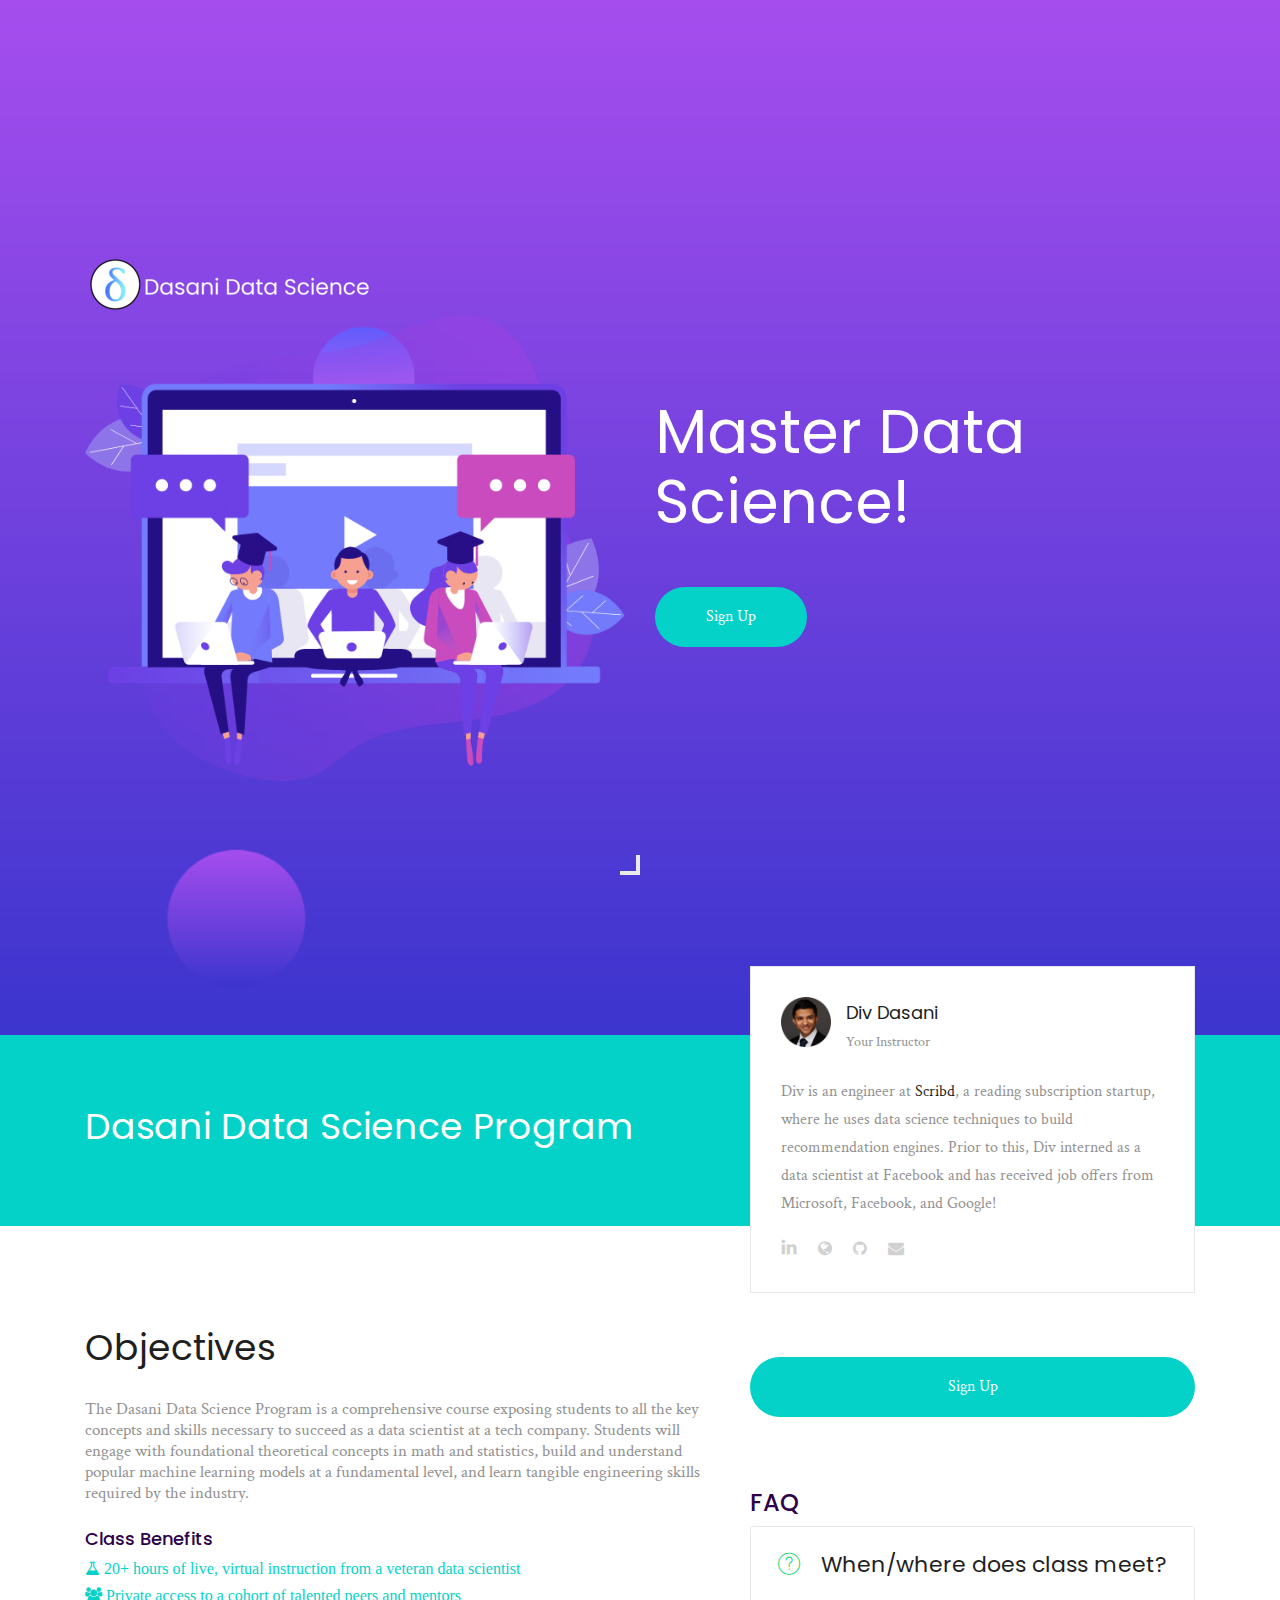
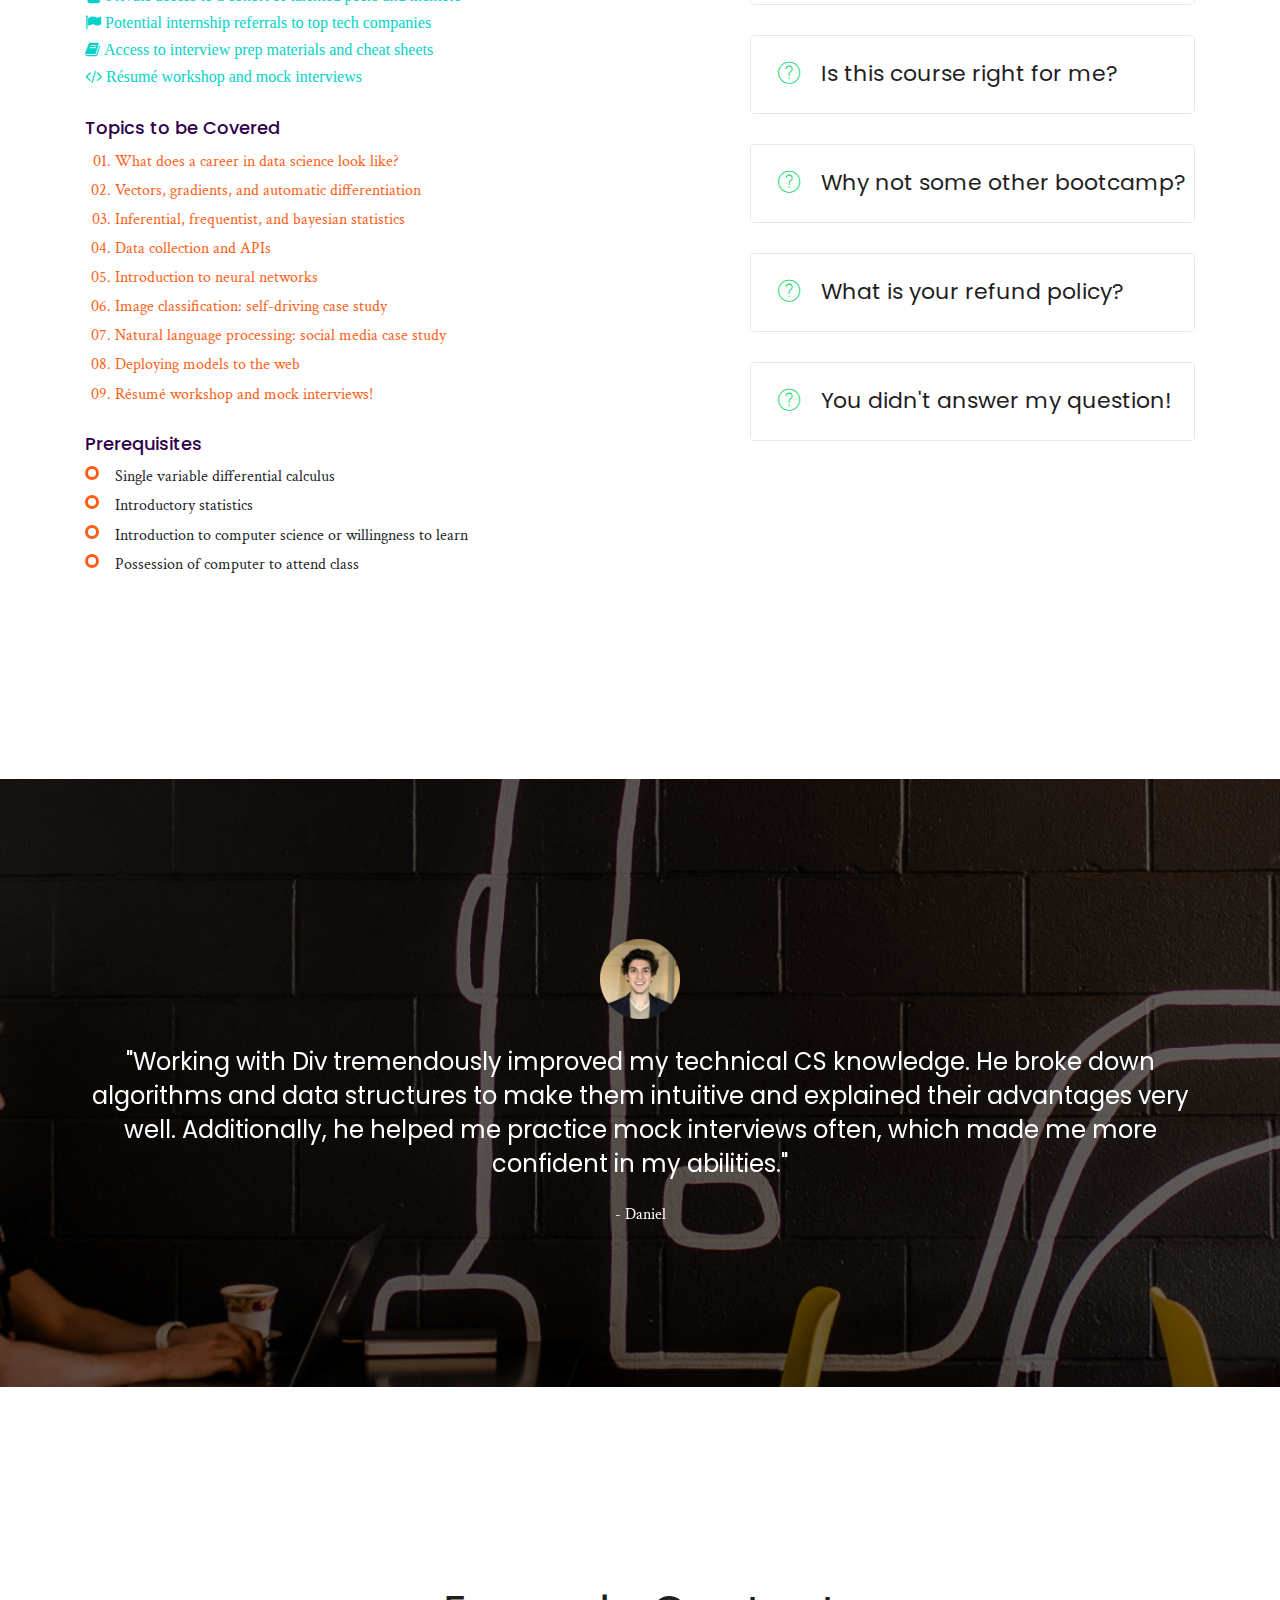
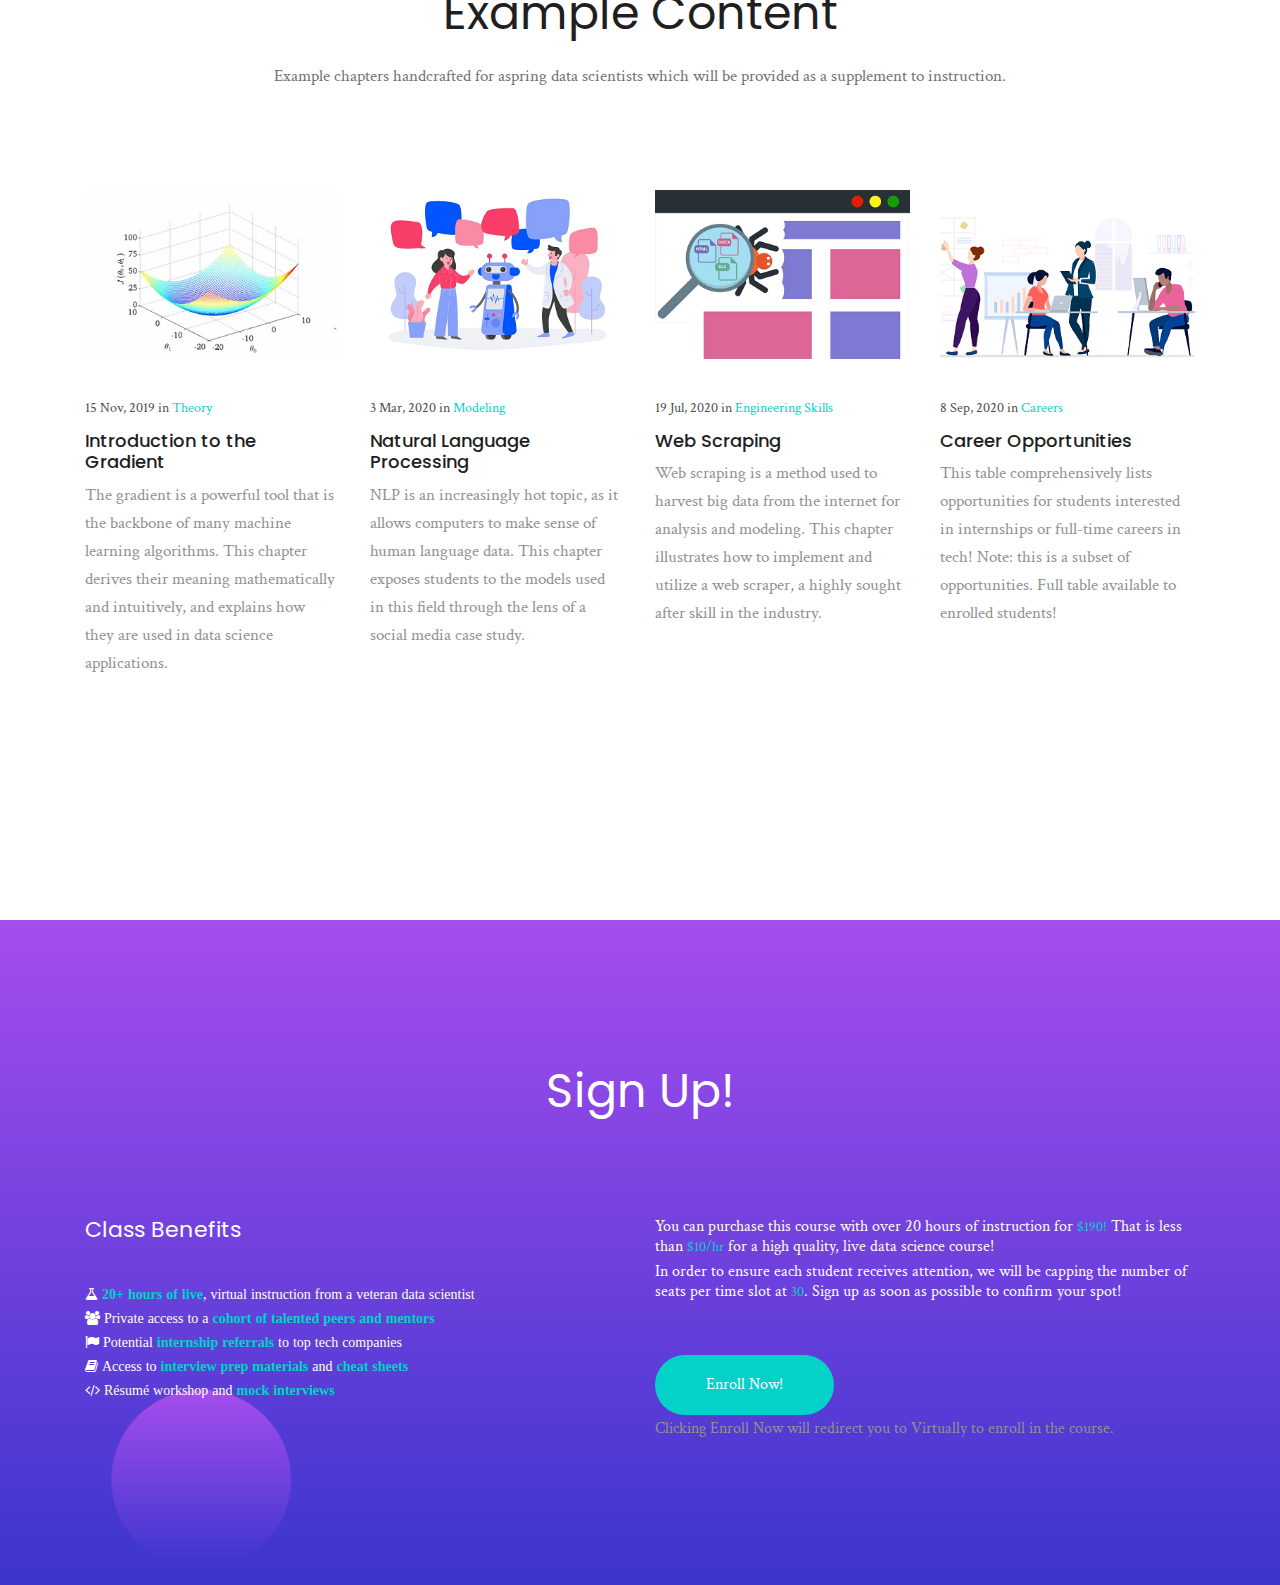
==== commit 26901bcb: "integrated w virtually" ====
--- a/index.html
+++ b/index.html
@@ -8,6 +8,12 @@
     <link rel="shortcut icon" type="image/png" href="img/head_logo.png"/>
     <meta name="description" content="">
     <meta name="viewport" content="width=device-width, initial-scale=1">
+    
+    <meta property="og:image" content="img/preview.png" />
+    <meta property="og:type" content="website" />
+    <meta property="og:url" content="dasanidatascience.github.io" />
+    <meta property="og:title" content="Kickstart Your Data Science Career!" />
+    <meta property="og:description" content="The Dasani Data Science course is designed to land you a career as a data scientist at an elite tech company! Students gain exposure to data science concepts, mock interviews, and corporate referrals!" />
 
     <!-- <link rel="manifest" href="site.webmanifest"> -->
     <link rel="shortcut icon" type="image/x-icon" href="img/favicon.png">
@@ -60,7 +66,7 @@
                     <div class="col-xl-6 col-md-6">
                         <div class="slider_info">
                             <h3>Master Data Science!</h3>
-                            <a href="#buy_now" class="boxed_btn">Sign Up</a>
+                            <a href="https://tryvirtually.com/WhsdoJyo3zB3ZvOrxQCa" class="boxed_btn", target="_blank">Sign Up</a>
                         </div>
                     </div>
                 </div>
@@ -125,7 +131,7 @@
             <div class="row">
                 <div class="col-xl-12">
                     <div class="newsletter_text">
-                        <h3>Data Science 101</h3>
+                        <h3>Dasani Data Science Program</h3>
                     </div>
                 </div>
             </div>
@@ -137,14 +143,14 @@
                 <div class="col-xl-7 col-lg-7">
                     <div class="single_courses">
                         <h3>Objectives</h3>
-                        <p>Data Science 101 is a comprehensive course exposing students to all the key concepts and skills necessary to succeed as a data scientist at a tech company. Students will engage with foundational theoretical concepts in math and statistics, build and understand popular machine learning models at a fundamental level, and learn tangible engineering skills required by the industry.</p>
+                        <p>The Dasani Data Science Program is a comprehensive course exposing students to all the key concepts and skills necessary to succeed as a data scientist at a tech company. Students will engage with foundational theoretical concepts in math and statistics, build and understand popular machine learning models at a fundamental level, and learn tangible engineering skills required by the industry.</p>
                         <br>
                         <h4>Class Benefits</h4>
                         <div class="perks">
-                            <i class="fa fa-flask"> 20+ hours of live, virtual instruction from a veteran data scientist</i>
-                            <i class="fa fa-users"> Private access to a cohort of talented peers and mentors</i>
-                            <i class="fa fa-flag"> Potential internship referrals to top tech companies</i>
-                            <i class="fa fa-book"> Access to interview prep materials and cheat sheets</i>
+                            <i class="fa fa-flask"> 20+ hours of live, virtual instruction from a veteran data scientist</i><br>
+                            <i class="fa fa-users"> Private access to a cohort of talented peers and mentors</i><br>
+                            <i class="fa fa-flag"> Potential internship referrals to top tech companies</i><br>
+                            <i class="fa fa-book"> Access to interview prep materials and cheat sheets</i><br>
                             <i class="fa fa-code"> Résumé workshop and mock interviews</i>
                         </div>
                         <br>
@@ -164,10 +170,9 @@
                         <h4>Prerequisites</h4>
 							<ul class="unordered-list">
                                 <li>Single variable differential calculus</li>
-                                <li>Single variable integral calculus (preferred)</li>
                                 <li>Introductory statistics</li>
                                 <li>Introduction to computer science or willingness to learn</li>
-                                <li>Posession of computer to attend class</li>
+                                <li>Possession of computer to attend class</li>
                             </ul>
                     </div>
 
@@ -181,7 +186,7 @@
                                 </div>
                                 <div class="name">
                                     <h3>Div Dasani</h3>
-                                    <p>Machine Learning Engineer</p>
+                                    <p>Your Instructor</p>
                                 </div>
                             </div>
                             <p class="text_info">
@@ -195,13 +200,15 @@
 
                             </ul>
                         </div>
-                                                <div class="video_thumb">
+<!--
+                        <div class="video_thumb">
                             <div class="video-container">
                                 <iframe src="https://www.youtube.com/embed/f8OK1HBEgn0"></iframe>
                             </div>
                         </div>
+-->
                         <br>
-                        <a href="#buy_now" class="boxed_btn">Sign Up</a><br><br><br><br>
+                        <a href="https://tryvirtually.com/WhsdoJyo3zB3ZvOrxQCa" class="boxed_btn", target="_blank">Sign Up</a><br><br><br><br>
                         <h3 class="second_title">FAQ</h3>
                         <div class="outline_courses_info">
                             <div id="accordion">
@@ -215,7 +222,7 @@
                                     </div>
                                     <div id="collapseTwo" class="collapse" aria-labelledby="headingTwo" data-parent="#accordion">
                                         <div class="card-body">
-                                            This class will meet virtually once per week for 10 weeks. There will be two sessions available: Saturdays from 12PM-2PM CST or Sundays 5PM-7PM CST. You will receive a form to select your preferred time slot after registering for the course.
+                                            This class will meet virtually once per week for 7 weeks. There will be two sessions available: Saturdays from 11AM-2PM CST or Sundays 5PM-8PM CST. You will be able to select your preferred time slot when you enroll in the course. Comprehensive syllabus available <a href="chapters/syllabus.pdf", target="_blank" >[here]</a>
                                         </div>
                                     </div>
                                 </div>
@@ -257,7 +264,7 @@
                                     </div>
                                     <div id="collapseZero" class="collapse" aria-labelledby="headingZero" data-parent="#accordion">
                                         <div class="card-body">
-                                            While we attempt to make this course as accessible as possible, we realize that data science may not interest everyone. For this reason, you are guaranteed a 100% refund if you <strong>email the instructor with this request</strong> before the <strong>start of the second lecture</strong>. After this time, <strong>no refunds will be issued</strong>.
+                                            While we attempt to make this course as accessible as possible, we realize that data science may not interest everyone. For this reason, you are guaranteed a 100% refund if you <strong>email the instructor with this request</strong> before the <strong>start of the second lecture</strong>. After this time, <strong>no refunds will be issued</strong> <a href="mailto:divdasani@gmail.com">[email]</a>.
                                         </div>
                                     </div>
                                 </div>
@@ -271,7 +278,7 @@
                                     </div>
                                     <div id="collapseLast" class="collapse" aria-labelledby="headingLast" data-parent="#accordion">
                                         <div class="card-body">
-                                            Feel free to email the instructor at divdasani@gmail.com for a prompt response!
+                                            Feel free to <a href="mailto:divdasani@gmail.com">[email]</a> the instructor at divdasani@gmail.com for a prompt response!
                                         </div>
                                     </div>
                                 </div>
@@ -310,12 +317,14 @@
                         <div class="col-xl-12">
                             <div class="testmonial_text text-center">
                                 <div class="author_img">
-                                    <img src="img/testmonial/author_img.png" alt="">
+                                    <a href="https://www.linkedin.com/in/jingya-xun-71b90315a/">
+                                        <img src="img/testmonial/hero_2.png" alt="">
+                                    </a>
                                 </div>
                                 <p>
-                                    "Div is a cool dude."
+                                    "Div has great knowledge of interview techniques and great relationships with recruiters at top tech companies. I would not be working at my internship position now had it not been for Div encouraging me and helping me through the whole process. He is a great teacher and also a very caring and selfless friend."
                                 </p>
-                                <span>- My Mom</span>
+                                <span>- Jingya</span>
                             </div>
                         </div>
                     </div>
@@ -327,12 +336,12 @@
                         <div class="col-xl-12">
                             <div class="testmonial_text text-center">
                                 <div class="author_img">
-                                    <img src="img/testmonial/author_img.png" alt="">
+                                    <img src="img/testmonial/hero_3.png" alt="">
                                 </div>
                                 <p>
-                                    "Div is the coolest kid on the block."
+                                    "Div has an incredible mastery of data science that allows him to explain complex concepts in an intuitive way. I am grateful to have Div as a mentor, and was able to land a job as a data scientist at a tech company thanks to his interview prep workshops!"
                                 </p>
-                                <span>- My Dad</span>
+                                <span>- Nathanial</span>
                             </div>
                         </div>
                     </div>
@@ -449,7 +458,7 @@
                 </div>
             </div>
             <div class="row">
-                <div class="col-xl-4 col-md-4">
+                <div class="col-xl-3 col-md-3">
                     <div class="single_latest_blog">
                         <div class="thumb">
                             <a href="chapters/gradients.html" target="_blank"><img src="img/latest_blog/gradient_thumb.png" alt=""></a>
@@ -467,17 +476,17 @@
                         </div>
                     </div>
                 </div>
-                <div class="col-xl-4 col-md-4">
+                <div class="col-xl-3 col-md-3">
                     <div class="single_latest_blog">
                         <div class="thumb">
-                            <a href="#" target="_blank"><img src="img/latest_blog/nlp_thumb.png" alt=""></a>
+                            <a href="chapters/nlp.html" target="_blank"><img src="img/latest_blog/nlp_thumb.png" alt=""></a>
                         </div>
                         <div class="content_blog">
                             <div class="date">
                                 <p>3 Mar, 2020 in <a>Modeling</a></p>
                             </div>
                             <div class="blog_meta">
-                                <h3><a href="#" target="_blank">Natural Language Processing</a></h3>
+                                <h3><a href="chapters/nlp.html" target="_blank">Natural Language Processing</a></h3>
                             </div>
                             <p class="blog_text">
                                 NLP is an increasingly hot topic, as it allows computers to make sense of human language data. This chapter exposes students to the models used in this field through the lens of a social media case study.
@@ -485,7 +494,7 @@
                         </div>
                     </div>
                 </div>
-                <div class="col-xl-4 col-md-4">
+                <div class="col-xl-3 col-md-3">
                     <div class="single_latest_blog">
                         <div class="thumb">
                             <a href="chapters/web_scraping.html" target="_blank"><img src="img/latest_blog/web_scraping_thumb.png" alt=""></a>
@@ -499,6 +508,24 @@
                             </div>
                             <p class="blog_text">
                                 Web scraping is a method used to harvest big data from the internet for analysis and modeling. This chapter illustrates how to implement and utilize a web scraper, a highly sought after skill in the industry.
+                            </p>
+                        </div>
+                    </div>
+                </div>
+                <div class="col-xl-3 col-md-3">
+                    <div class="single_latest_blog">
+                        <div class="thumb">
+                            <a href="https://airtable.com/shr2KmLVG3tk4elqn/tblOsz1TFcpCuGThL" target="_blank"><img src="img/latest_blog/careers_thumb.png" alt=""></a>
+                        </div>
+                        <div class="content_blog">
+                            <div class="date">
+                                <p>8 Sep, 2020 in <a>Careers</a></p>
+                            </div>
+                            <div class="blog_meta">
+                                <h3><a href="https://airtable.com/shr2KmLVG3tk4elqn/tblOsz1TFcpCuGThL" target="_blank">Career Opportunities</a></h3>
+                            </div>
+                            <p class="blog_text">
+                                This table comprehensively lists opportunities for students interested in internships or full-time careers in tech! Note: this is a subset of opportunities. Full table available to enrolled students!
                             </p>
                         </div>
                     </div>
@@ -532,20 +559,13 @@
 
                     <div class="col-xl col-md-6 col-lg">
                         <div class="perks2">
-                            <p>You can purchase this course with over 20 hours of instruction for <b>$200!</b> That is less than <b>$10/hr</b> for a high quality, live data science course!</p>
+                            <p>You can purchase this course with over 20 hours of instruction for <b>$190!</b> That is less than <b>$10/hr</b> for a high quality, live data science course!</p>
                             <p>In order to ensure each student receives attention, we will be capping the number of seats per time slot at <b>30</b>. Sign up as soon as possible to confirm your spot!</p>
                         </div>
                         <br><br>
-                        <div style="">
-                            <form action="https://www.paypal.com/cgi-bin/webscr" method="post" target="_blank">
-                            <input type="hidden" name="cmd" value="_s-xclick">
-                            <input type="hidden" name="encrypted" value="-----BEGIN [base64]/VoxW+Fp9N2ehmeYeRWJr8UKIHoJzQsOFVZ0u+bsftDkJZiGchore6yKaAiXnaZRHqnxpXrokxSYozDUnCKEtYa+4F7cU0mBCZvqzSTJg/jOU0cpSloUoy0sC5rQ+FZzetkHTELMAkGBSsOAwIaBQAwgdQGCSqGSIb3DQEHATAUBggqhkiG9w0DBwQIBbxsqEbuoKiAgbBDilEY+NvBZSfTs72Q8xdqUjVjbQX7FDRxIqAYMbK/MJQzMlHTh+CCQc0vYwduBokfbNW2bM04qVAMZm0gEfNCupNYm0A1Aq0T5rLgwcjiD93+w6BkaZuDrvugoblf34JXk5raeIWhYnMqoqqxcKiG/z4B2LVVCeTAbdV/RC941Tn1QaSownka3HXXikrqFJ171BjRYL/[base64]/Za+GJ/[base64]/9j/iKG4Thia/[base64]/RFlwtEMA0GCSqGSIb3DQEBAQUABIGASCAppO9ZQlT/TuLEKL43S/n9VHM3SHs0c6d9Z9JFLMgsy5/qp/h2eIQNCZWu7xgI9gYKwQr3ahHQ/nx3whNvONRjpFFNAO7+1v8WR9bO6u5oKNb+aJwIVEFSlbuL+f4qJyt70UwvNXhgijtrPD78k1s1HkBRbu2a1MHrznSFmEU=-----END PKCS7-----">
-                            <input type="submit" class="boxed_btn" name="submit" onclick="this.form.submit(); this.disabled = true;" value="Buy Now">
-                            <img alt="" border="0" src="https://www.paypalobjects.com/en_US/i/scr/pixel.gif" width="1" height="1">
-                            </form>
-                        </div>
+                        <a href="https://tryvirtually.com/WhsdoJyo3zB3ZvOrxQCa" class="boxed_btn", target="_blank">Enroll Now!</a>
                         <div class="disclaimer">
-                        <p>Clicking Buy Now will redirect you to PayPal to purchase the course.</p>
+                        <p>Clicking Enroll Now will redirect you to Virtually to enroll in the course.</p>
                         </div>
                     </div>
                 </div>
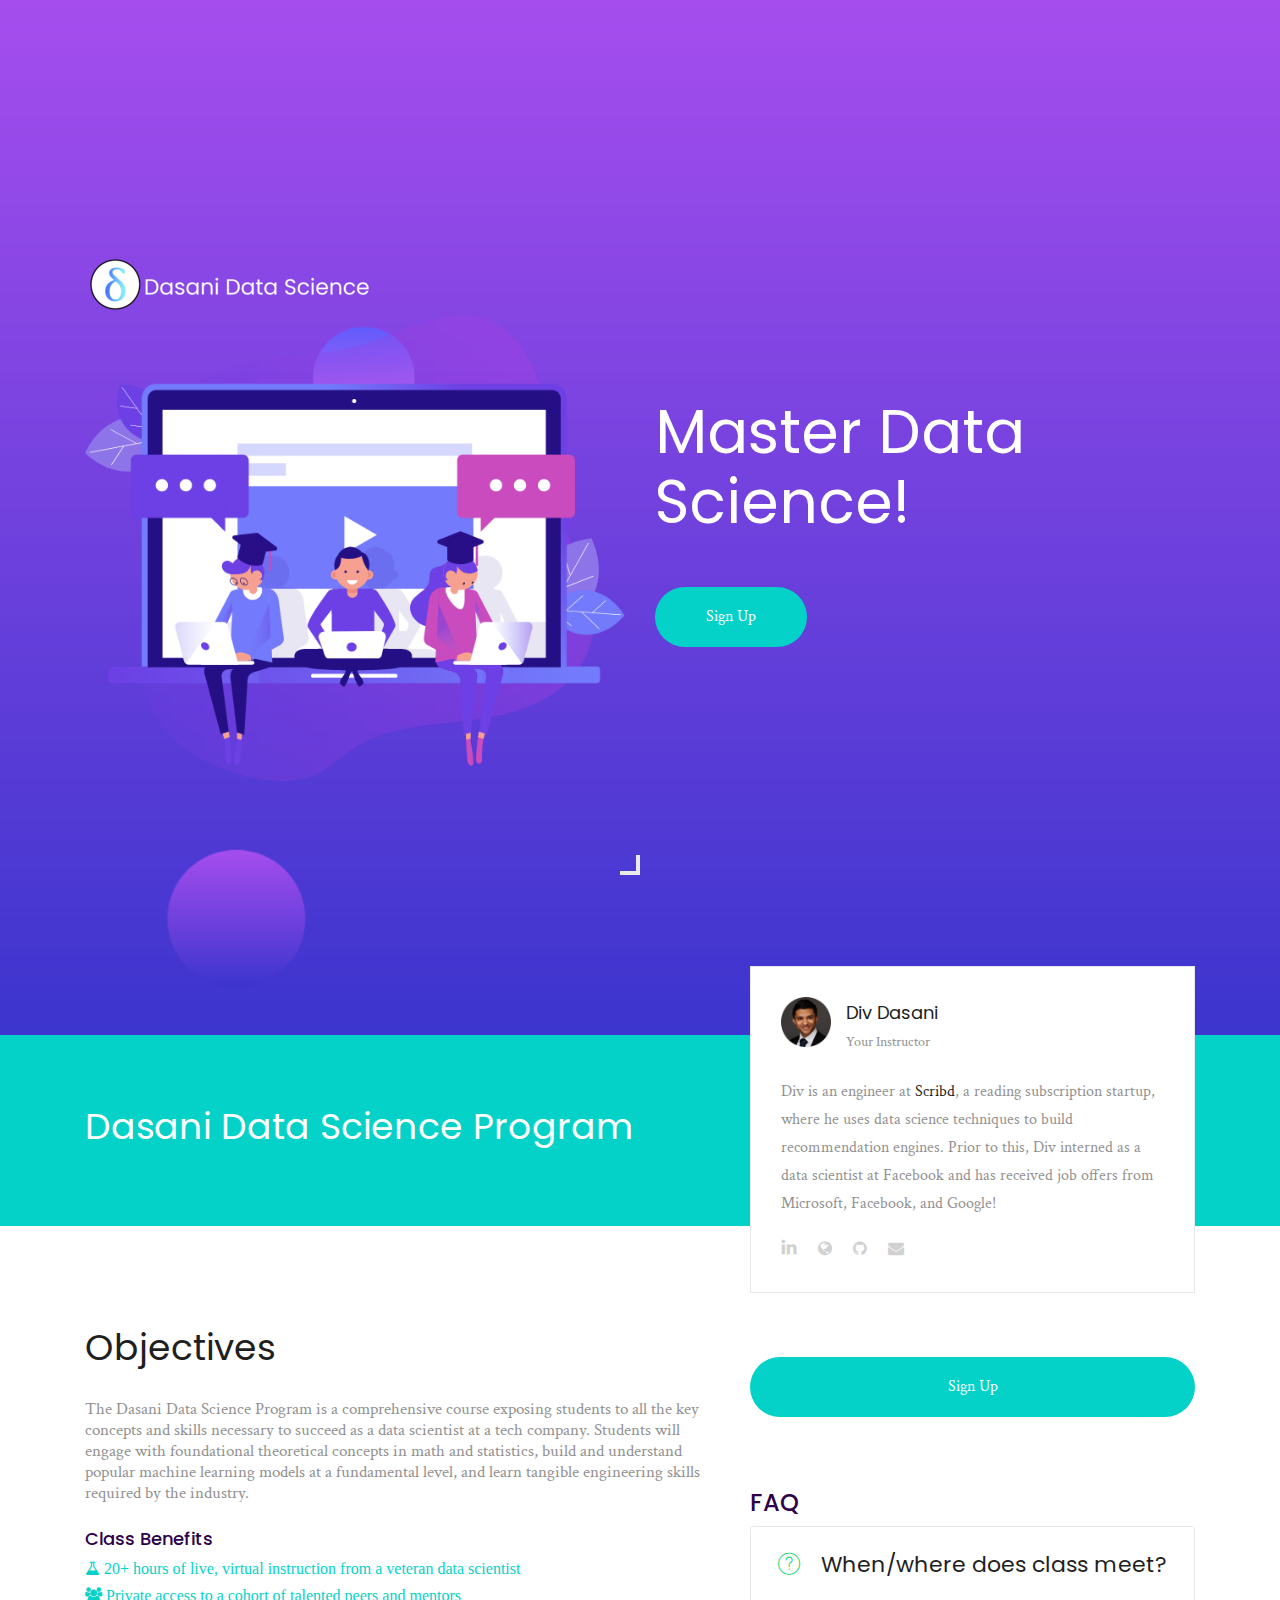
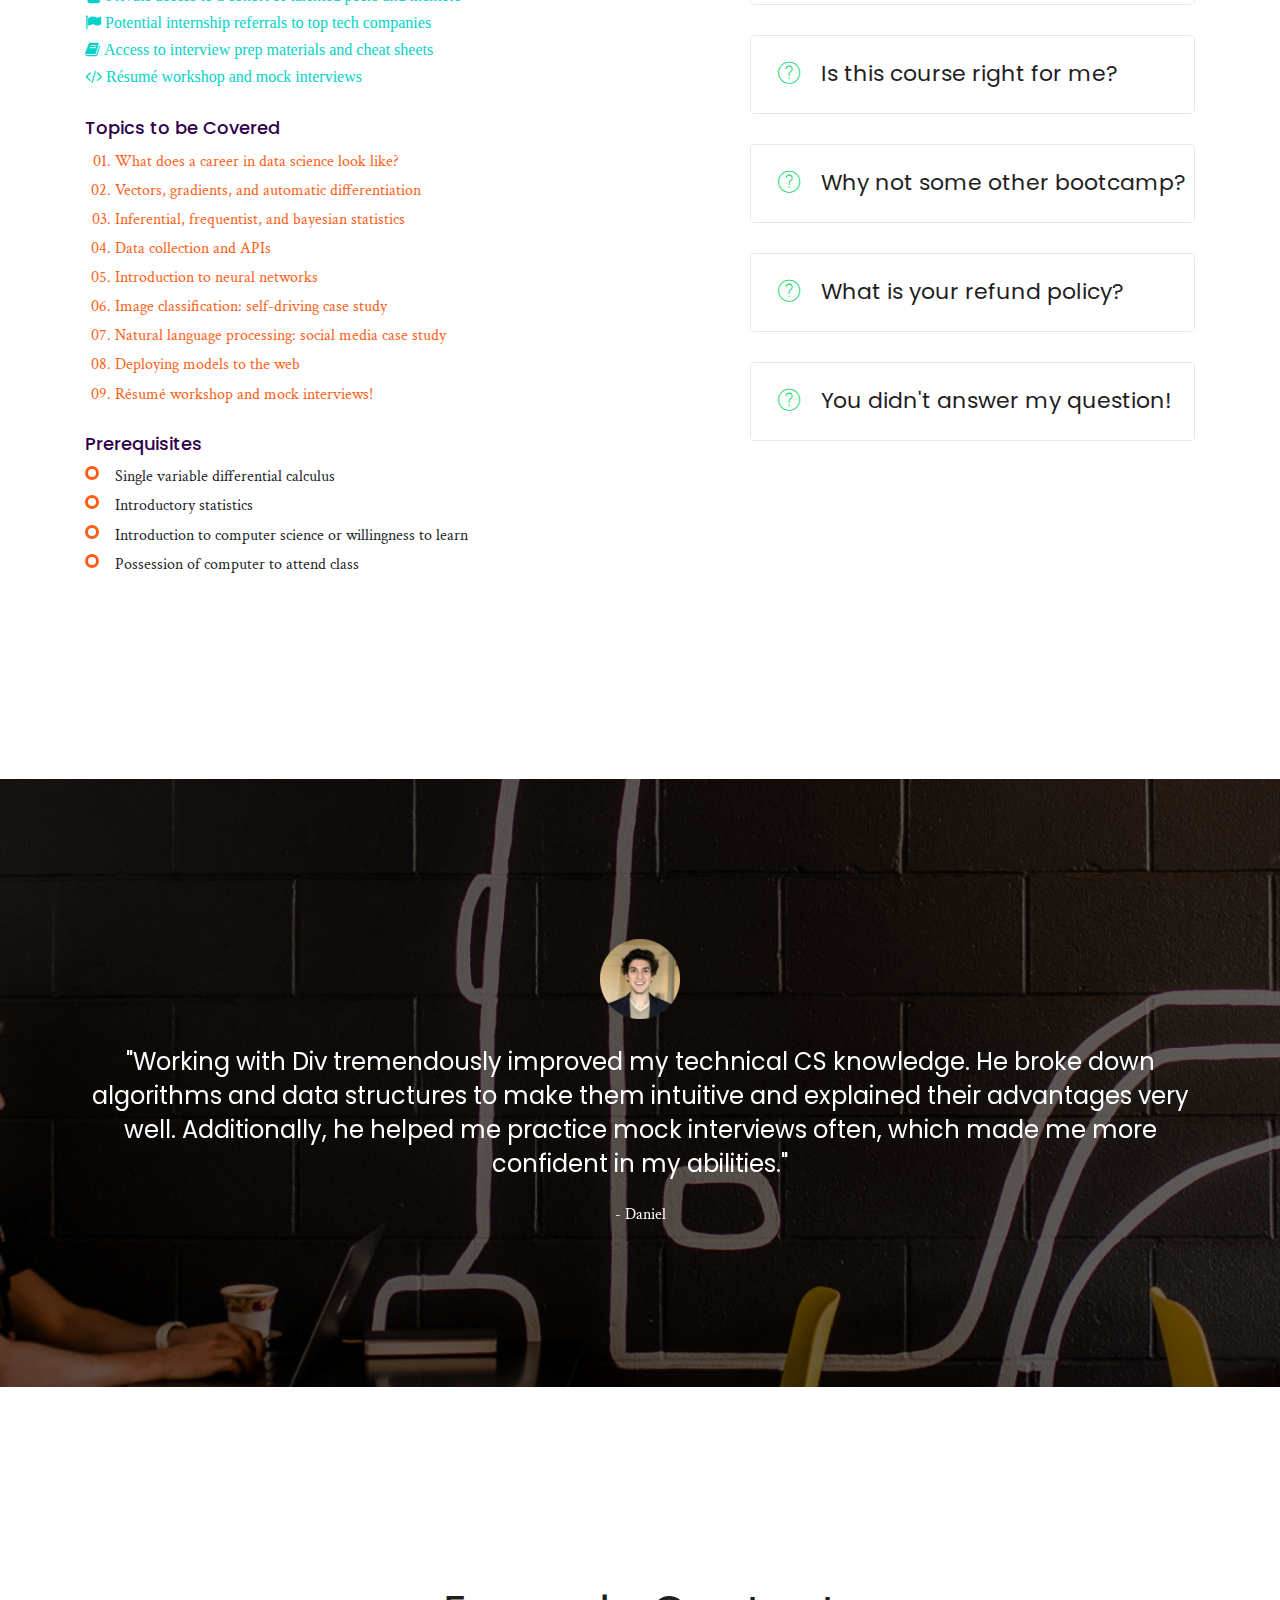
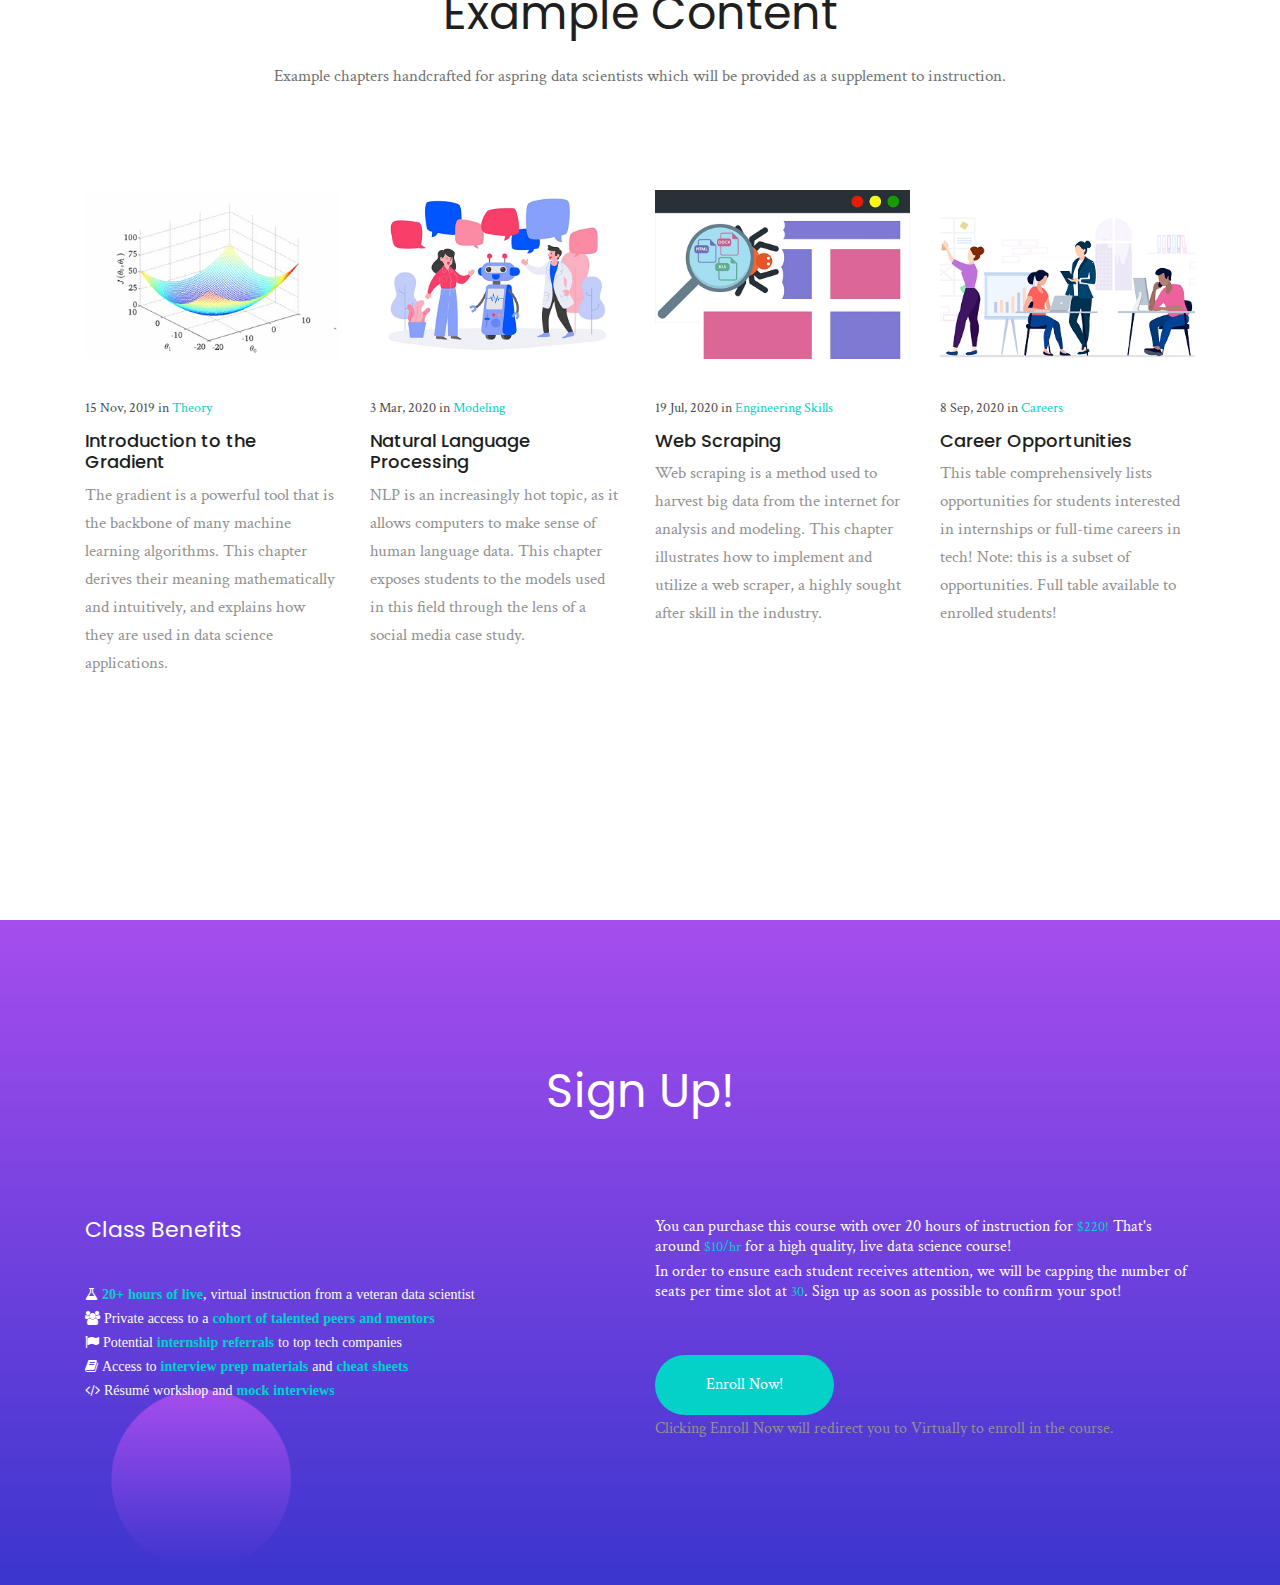
==== commit 383173d3: "home page update" ====
--- a/index.html
+++ b/index.html
@@ -559,7 +559,7 @@
 
                     <div class="col-xl col-md-6 col-lg">
                         <div class="perks2">
-                            <p>You can purchase this course with over 20 hours of instruction for <b>$190!</b> That is less than <b>$10/hr</b> for a high quality, live data science course!</p>
+                            <p>You can purchase this course with over 20 hours of instruction for <b>$220!</b> That's around <b>$10/hr</b> for a high quality, live data science course!</p>
                             <p>In order to ensure each student receives attention, we will be capping the number of seats per time slot at <b>30</b>. Sign up as soon as possible to confirm your spot!</p>
                         </div>
                         <br><br>
@@ -606,4 +606,4 @@
     <script src="js/main.js"></script>
 </body>
 
-</html>+</html>
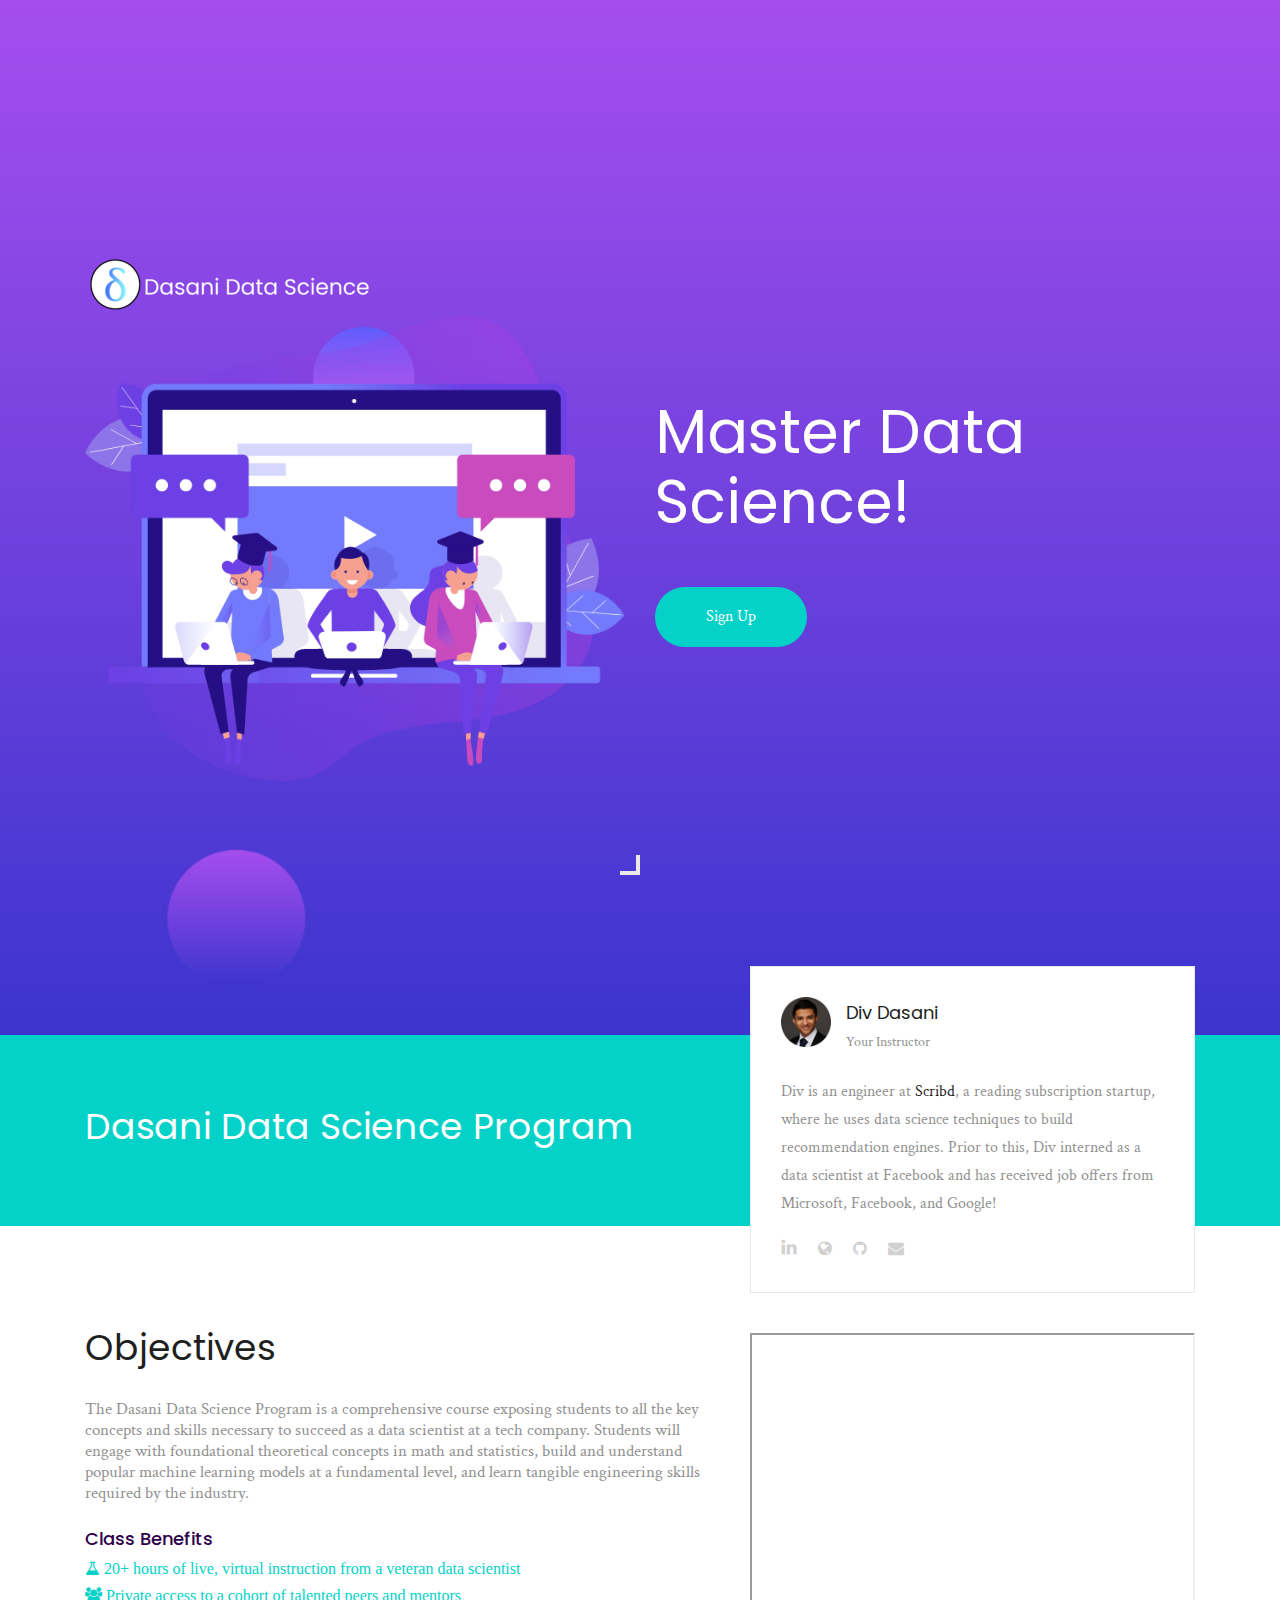
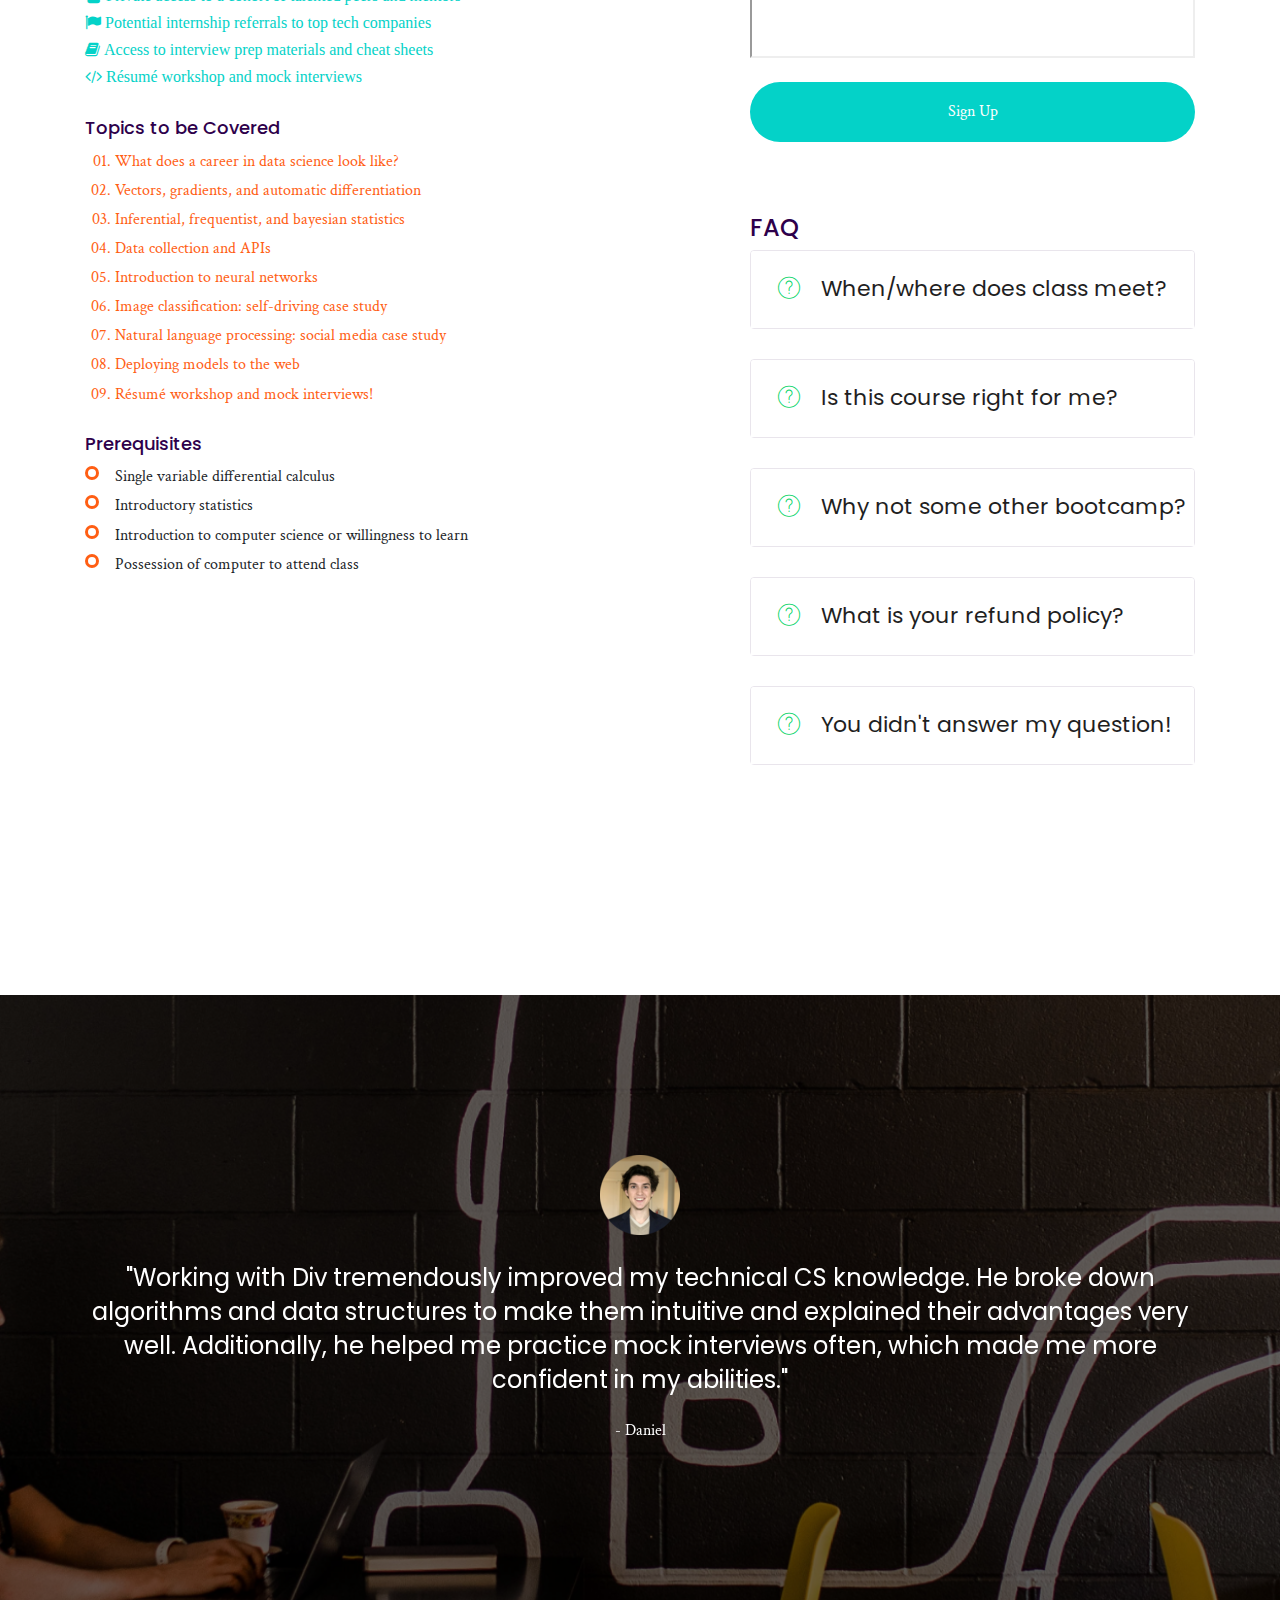
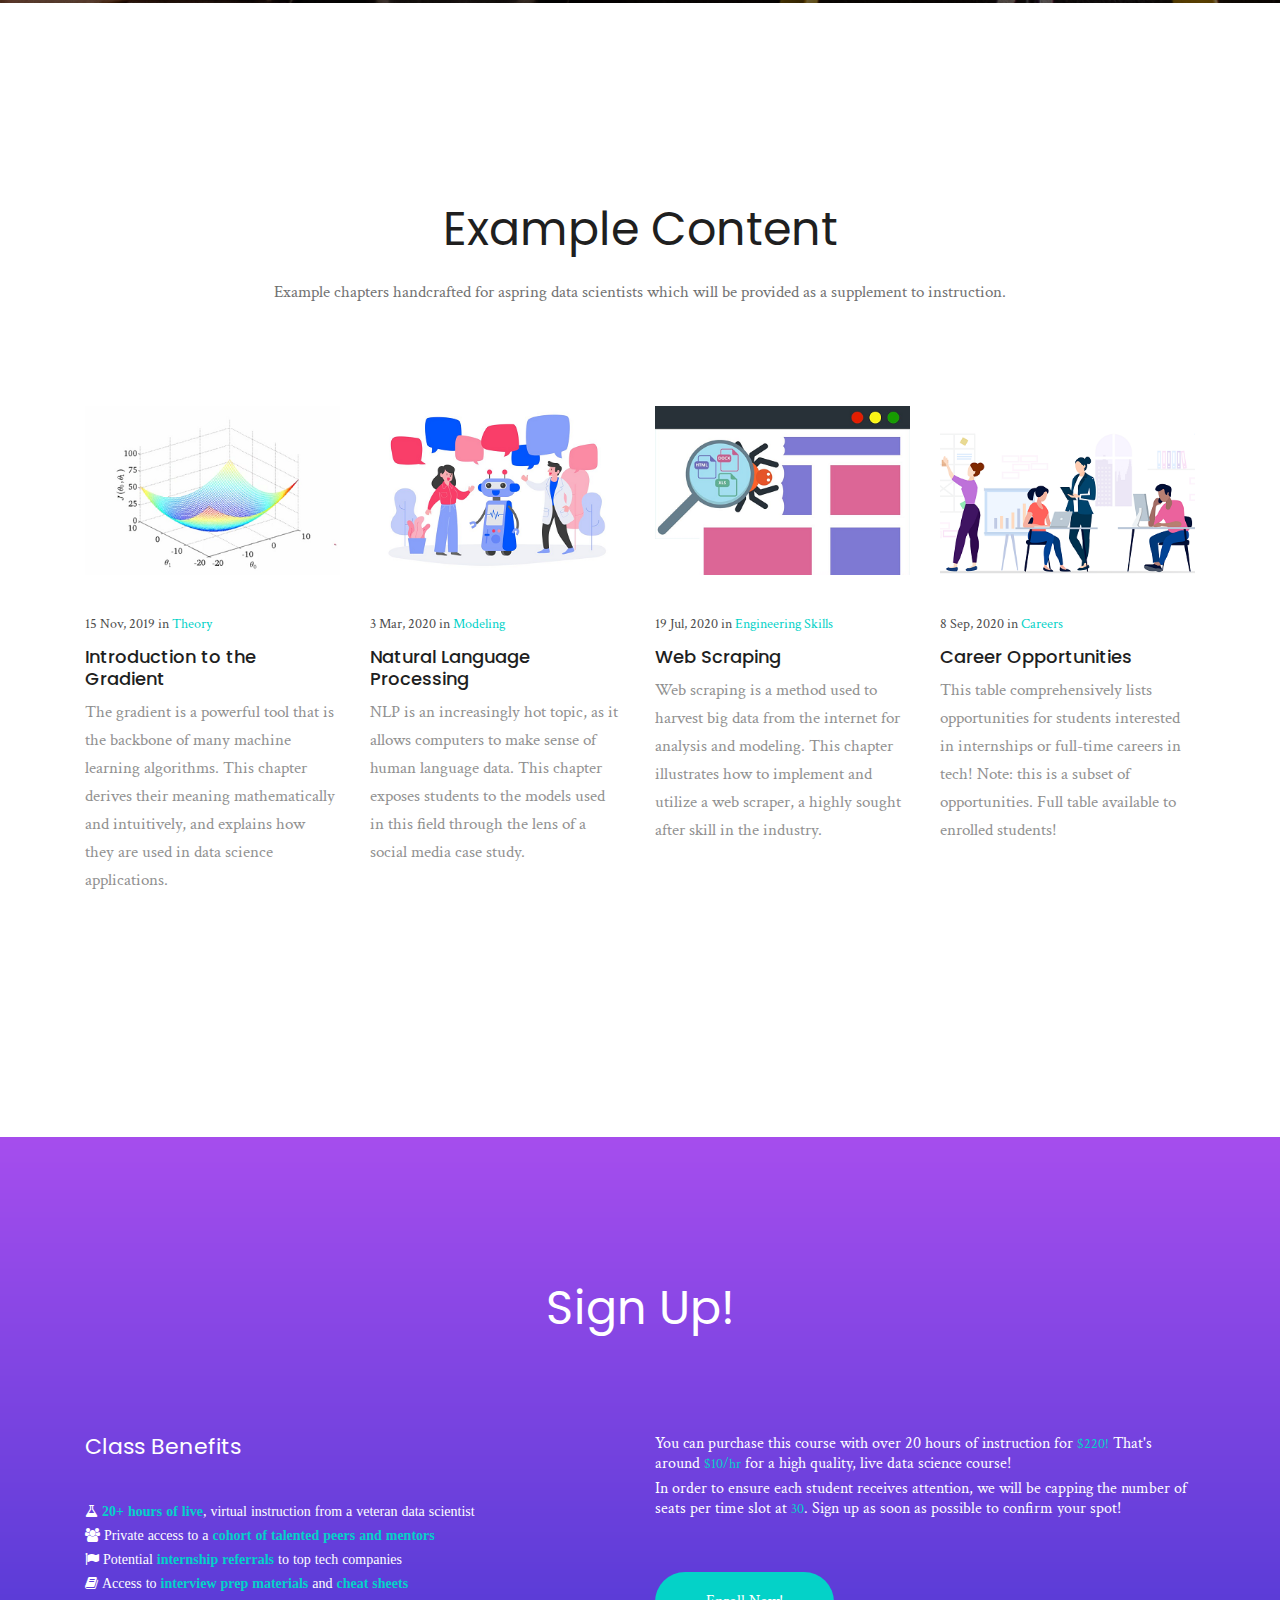
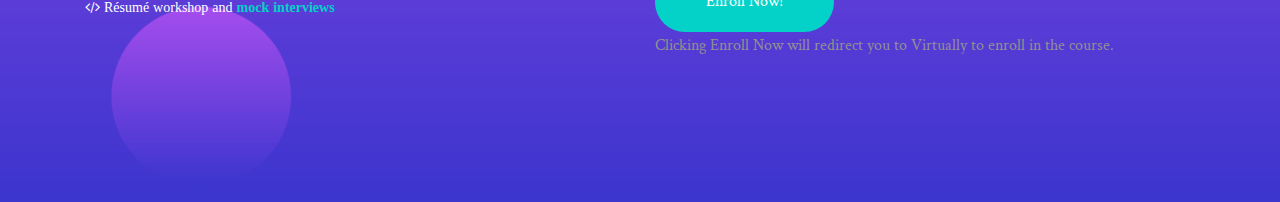
==== commit 14ae5621: "added video" ====
--- a/index.html
+++ b/index.html
@@ -200,13 +200,11 @@
 
                             </ul>
                         </div>
-<!--
                         <div class="video_thumb">
                             <div class="video-container">
-                                <iframe src="https://www.youtube.com/embed/f8OK1HBEgn0"></iframe>
-                            </div>
-                        </div>
--->
+                                <iframe src="https://www.youtube.com/embed/AQ6DkiQptsQ"></iframe>
+                            </div>
+                        </div>
                         <br>
                         <a href="https://tryvirtually.com/WhsdoJyo3zB3ZvOrxQCa" class="boxed_btn", target="_blank">Sign Up</a><br><br><br><br>
                         <h3 class="second_title">FAQ</h3>
@@ -222,7 +220,7 @@
                                     </div>
                                     <div id="collapseTwo" class="collapse" aria-labelledby="headingTwo" data-parent="#accordion">
                                         <div class="card-body">
-                                            This class will meet virtually once per week for 7 weeks. There will be two sessions available: Saturdays from 11AM-2PM CST or Sundays 5PM-8PM CST. You will be able to select your preferred time slot when you enroll in the course. Comprehensive syllabus available <a href="chapters/syllabus.pdf", target="_blank" >[here]</a>
+                                            This class will meet virtually once per week for 7 weeks. There will be two sessions available: Saturdays from 1PM-4PM CST or Sundays 5PM-8PM CST. You will be able to select your preferred time slot when you enroll in the course. Comprehensive syllabus available <a href="chapters/syllabus.pdf", target="_blank" >[here]</a>
                                         </div>
                                     </div>
                                 </div>
